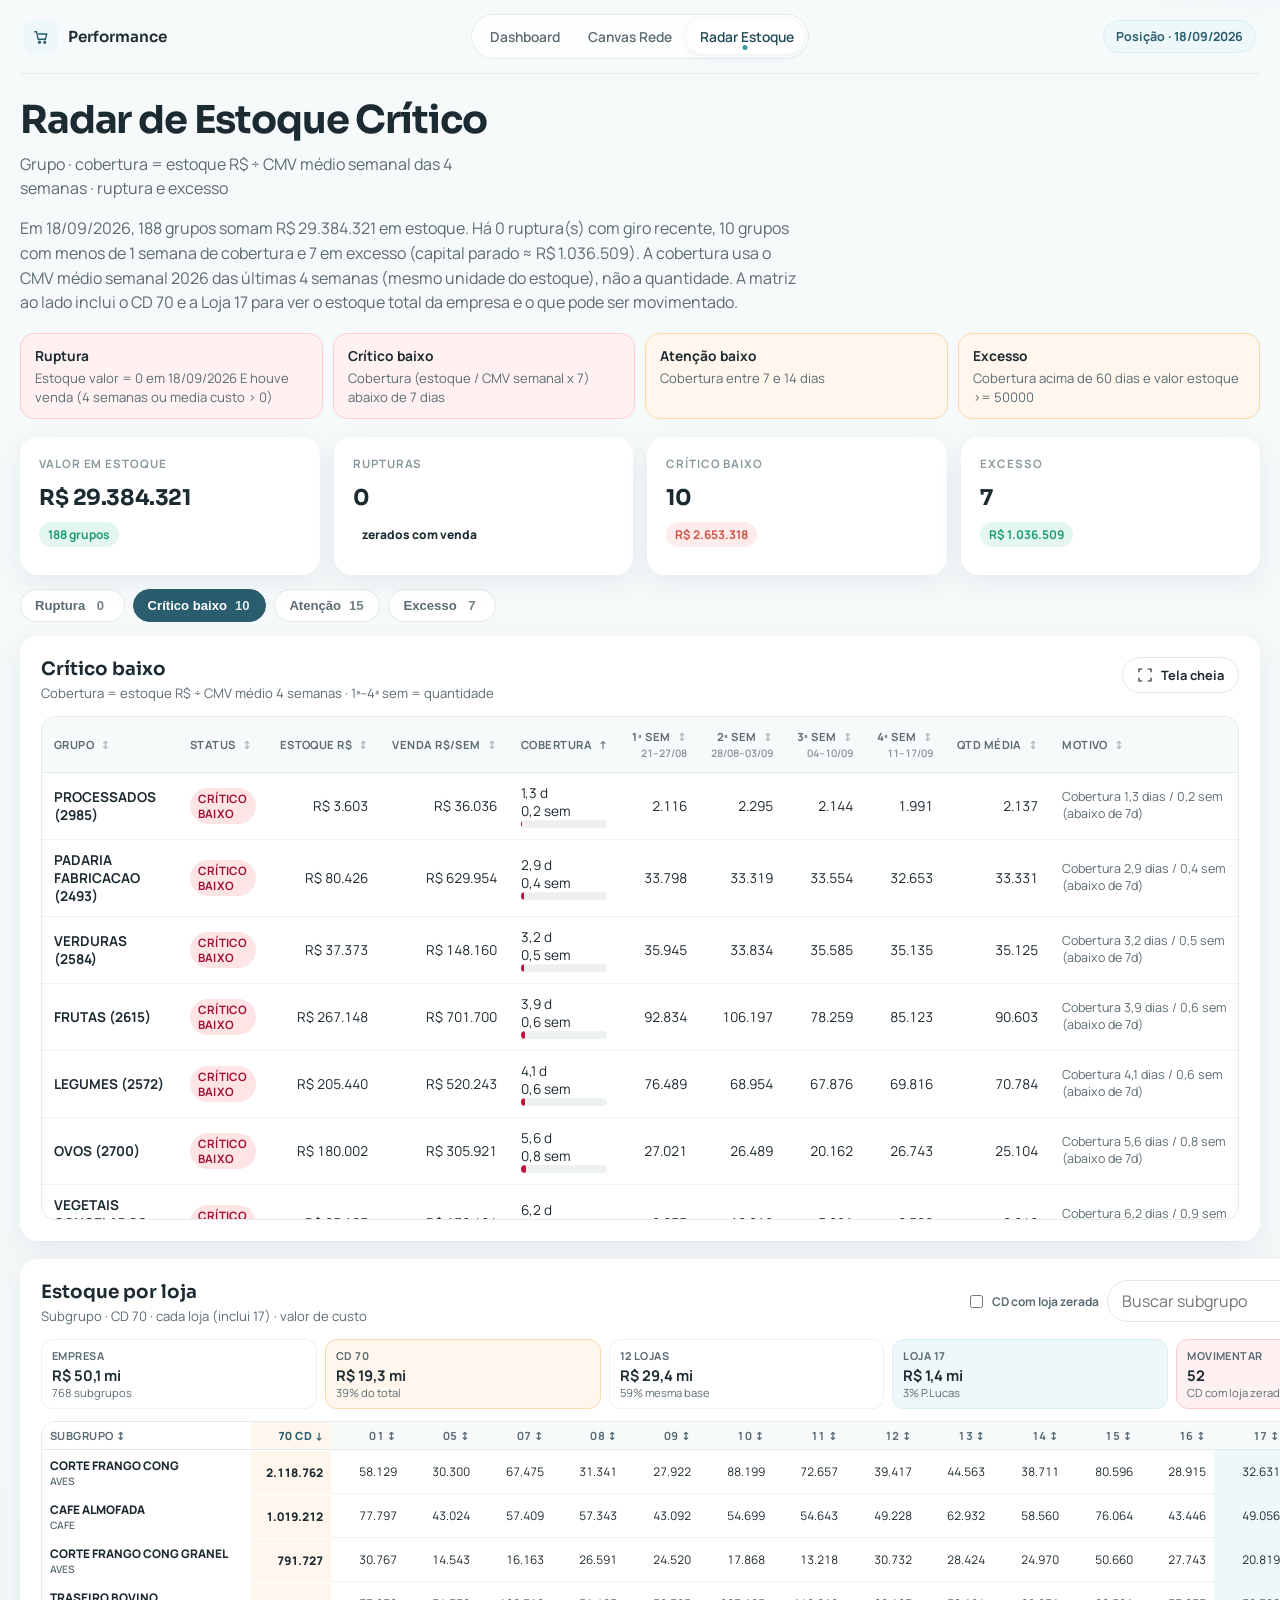
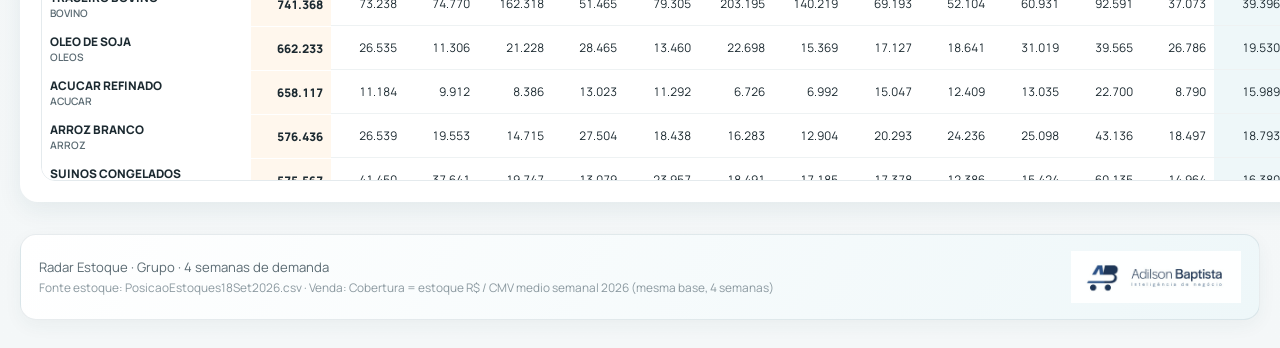
==== estoque.html @ 78ff6ed1 "feat: matriz de estoque por subgrupo, CD 70 e Loja 17 com tela cheia. Co-authored-by: Cursor <cursor" ====
<!DOCTYPE html>
<html lang="pt-BR">
<head>
  <meta charset="UTF-8" />
  <meta name="viewport" content="width=device-width, initial-scale=1.0" />
  <title>Radar de Estoque · Performance Semanal</title>
  <link rel="preconnect" href="https://fonts.googleapis.com" />
  <link rel="preconnect" href="https://fonts.gstatic.com" crossorigin />
  <link href="https://fonts.googleapis.com/css2?family=Manrope:wght@400;500;600;700;800&family=Sora:wght@500;600;700&display=swap" rel="stylesheet" />
  <link rel="stylesheet" href="styles.css" />
  <style>
    .est-hero { margin-bottom: 16px; }
    .est-hero h1 { margin: 0 0 6px; }
    .est-rules {
      display: grid;
      grid-template-columns: repeat(4, minmax(0, 1fr));
      gap: 10px;
      margin: 0 0 18px;
    }
    .est-rule {
      padding: 12px 14px;
      border-radius: 14px;
      background: rgba(255,255,255,0.72);
      border: 1px solid rgba(31, 74, 87, 0.08);
      font-size: 0.82rem;
      line-height: 1.4;
      color: var(--ink-soft);
    }
    .est-rule strong { display: block; color: var(--ink); margin-bottom: 4px; font-size: 0.86rem; }
    .est-rule.danger { border-color: #fecaca; background: #fff1f2; }
    .est-rule.warn { border-color: #fed7aa; background: #fff7ed; }
    .est-tabs { display: flex; flex-wrap: wrap; gap: 8px; margin: 0 0 14px; }
    .est-tab {
      border: 1px solid rgba(31, 74, 87, 0.12);
      background: #fff;
      border-radius: 999px;
      padding: 8px 14px;
      font-weight: 700;
      font-size: 0.82rem;
      cursor: pointer;
      color: var(--ink-soft);
    }
    .est-tab.active { background: var(--teal-800); color: #fff; border-color: var(--teal-800); }
    .est-tab .n {
      display: inline-flex; min-width: 1.4em; justify-content: center;
      margin-left: 6px; opacity: 0.85;
    }
    .est-exec {
      margin: 0 0 18px;
      max-width: 78ch;
      color: var(--ink-soft);
      line-height: 1.55;
    }
    .est-grid-2 {
      display: grid;
      grid-template-columns: 1.45fr 0.55fr;
      gap: 16px;
      margin-bottom: 18px;
    }
    .est-matriz-panel .table-wrap { max-height: 360px; }
    .est-matriz-panel.is-expanded .table-wrap,
    .est-matriz-panel:fullscreen .table-wrap,
    .est-matriz-panel:-webkit-full-screen .table-wrap {
      flex: 1 1 auto;
      max-height: none;
      min-height: 240px;
    }
    .est-matriz-table th:not(:first-child),
    .est-matriz-table td:not(:first-child) {
      min-width: 4.6rem;
    }
    .est-matriz-panel .table-tools { align-items: center; }
    .est-mover-toggle {
      display: inline-flex;
      align-items: center;
      gap: 6px;
      font-size: 0.75rem;
      font-weight: 700;
      color: var(--ink-soft);
      white-space: nowrap;
      cursor: pointer;
    }
    .est-matriz-kpis {
      display: grid;
      grid-template-columns: repeat(auto-fit, minmax(118px, 1fr));
      gap: 8px;
      margin: 0 0 12px;
    }
    .est-matriz-kpis article {
      padding: 8px 10px;
      border-radius: 12px;
      background: rgba(255,255,255,0.8);
      border: 1px solid rgba(31, 74, 87, 0.08);
    }
    .est-matriz-kpis small {
      display: block;
      font-size: 0.68rem;
      font-weight: 700;
      letter-spacing: 0.04em;
      text-transform: uppercase;
      color: var(--ink-soft);
    }
    .est-matriz-kpis strong {
      display: block;
      margin-top: 2px;
      font-size: 0.92rem;
    }
    .est-matriz-kpis span {
      display: block;
      font-size: 0.7rem;
      color: var(--ink-soft);
    }
    .est-matriz-kpis article.is-cd { background: #fff7ed; border-color: #fed7aa; }
    .est-matriz-kpis article.is-17 { background: #eef7f9; border-color: #d9eef2; }
    .est-matriz-kpis article.is-move { background: #fff1f2; border-color: #fecaca; }
    .est-matriz-table {
      min-width: 1280px;
      width: max-content;
      font-size: 0.74rem;
    }
    .est-matriz-table th,
    .est-matriz-table td {
      padding: 6px 8px;
      white-space: nowrap;
      text-align: right;
      font-variant-numeric: tabular-nums;
      vertical-align: middle;
    }
    .est-matriz-table th:first-child,
    .est-matriz-table td:first-child {
      position: sticky;
      left: 0;
      z-index: 2;
      text-align: left;
      background: #fff;
      min-width: 168px;
      max-width: 220px;
    }
    .est-matriz-table thead th:first-child { z-index: 5; }
    .est-matriz-table th.col-cd,
    .est-matriz-table td.col-cd {
      position: sticky;
      left: 168px;
      z-index: 2;
      background: #fff7ed;
      font-weight: 800;
    }
    .est-matriz-table thead th.col-cd,
    .est-matriz-table tfoot td.col-cd { z-index: 5; }
    .est-matriz-table td.col-17 { background: #eef7f9; }
    .est-matriz-table td.is-zero { color: var(--muted); }
    .est-matriz-table td.is-gap { background: #fff1f2; color: #9f1239; font-weight: 700; }
    .est-matriz-table .sg-name { display: block; font-weight: 800; overflow: hidden; text-overflow: ellipsis; }
    .est-matriz-table .sg-sub { display: block; font-size: 0.64rem; color: var(--ink-soft); font-weight: 600; }
    .est-matriz-table tfoot td { font-weight: 800; background: #f7fafb; }
    .est-matriz-table tfoot td:first-child { background: #f7fafb; }
    .est-matriz-table th.sortable { cursor: pointer; user-select: none; }
    .est-matriz-table th.sortable.is-active { color: var(--teal-800); }
    @media (max-width: 980px) {
      .est-matriz-kpis { grid-template-columns: repeat(2, minmax(0, 1fr)); }
    }
    .est-excesso-panel .table-wrap {
      max-height: 360px;
    }
    .est-excesso-table {
      width: 100%;
      table-layout: fixed;
      min-width: 0;
      font-size: 0.82rem;
    }
    .est-excesso-table th,
    .est-excesso-table td {
      padding: 8px 10px;
      vertical-align: middle;
    }
    .est-excesso-table th:nth-child(1),
    .est-excesso-table td:nth-child(1) {
      width: 52%;
      text-align: left;
      overflow: hidden;
      text-overflow: ellipsis;
      white-space: nowrap;
    }
    .est-excesso-table th:nth-child(2),
    .est-excesso-table td:nth-child(2) {
      width: 18%;
      text-align: right;
      white-space: nowrap;
      font-variant-numeric: tabular-nums;
    }
    .est-excesso-table th:nth-child(3),
    .est-excesso-table td:nth-child(3) {
      width: 30%;
      text-align: right;
      white-space: nowrap;
      font-variant-numeric: tabular-nums;
      font-weight: 700;
    }
    .est-excesso-table th.sortable {
      cursor: pointer;
      user-select: none;
    }
    .est-excesso-table th.sortable:hover {
      color: var(--teal-800, #1f4a57);
    }
    .est-excesso-table th.sortable .sort-ind {
      display: inline-block;
      margin-left: 4px;
      opacity: 0.45;
      font-size: 0.7rem;
    }
    .est-excesso-table th.sortable.is-active .sort-ind {
      opacity: 1;
    }
    .est-prio-panel .table-tools { flex: 0 0 auto; }
    .est-prio-panel { margin-bottom: 18px; }
    .est-prio-table {
      table-layout: auto;
      min-width: 1100px;
    }
    .est-prio-table th,
    .est-prio-table td { vertical-align: middle; }
    .est-prio-table th.num,
    .est-prio-table td.num {
      text-align: right;
      white-space: nowrap;
      font-variant-numeric: tabular-nums;
    }
    .est-prio-table th.week,
    .est-prio-table td.week { min-width: 4.6rem; }
    .est-prio-table th .th-sub {
      display: block;
      font-size: 0.64rem;
      font-weight: 600;
      letter-spacing: 0;
      text-transform: none;
      opacity: 0.72;
      margin-top: 2px;
    }
    .est-prio-table td.motivo {
      white-space: normal;
      line-height: 1.35;
      color: var(--ink-soft);
      font-size: 0.78rem;
      min-width: 12rem;
    }
    .est-prio-table th.sortable {
      cursor: pointer;
      user-select: none;
    }
    .est-prio-table th.sortable:hover { color: var(--teal-800, #1f4a57); }
    .est-prio-table th.sortable .sort-ind {
      margin-left: 4px;
      opacity: 0.45;
      font-size: 0.7rem;
    }
    .est-prio-table th.sortable.is-active .sort-ind { opacity: 1; }
    .cov-bar {
      height: 8px;
      border-radius: 999px;
      background: rgba(31, 74, 87, 0.08);
      overflow: hidden;
    }
    .cov-fill { height: 100%; border-radius: 999px; background: var(--teal-600, #2a6f7f); }
    .cov-fill.danger { background: #be123c; }
    .cov-fill.warn { background: #c2410c; }
    .pill-status {
      display: inline-flex;
      align-items: center;
      padding: 3px 8px;
      border-radius: 999px;
      font-size: 0.72rem;
      font-weight: 700;
      letter-spacing: 0.02em;
      text-transform: uppercase;
    }
    .pill-status.danger { background: #ffe4e6; color: #9f1239; }
    .pill-status.warn { background: #ffedd5; color: #9a3412; }
    .pill-status.ok { background: #ccfbf1; color: #0f766e; }
    @media (max-width: 980px) {
      .est-rules, .est-grid-2 { grid-template-columns: 1fr; }
    }
  </style>
</head>
<body>
  <div class="shell">
    <header class="topnav">
      <div class="topnav-left">
        <div class="brand-pill" aria-hidden="true">
          <svg viewBox="0 0 24 24" fill="none" stroke="currentColor" stroke-width="1.8">
            <path d="M3 5h3l2.2 10h9.6l1.8-7H8"/>
            <circle cx="10" cy="19" r="1.3"/>
            <circle cx="17" cy="19" r="1.3"/>
          </svg>
        </div>
        <strong class="topnav-brand">Performance</strong>
      </div>
      <nav class="topnav-links" aria-label="Navegação">
        <a class="nav-link" href="index.html">Dashboard</a>
        <a class="nav-link" href="rede.html">Canvas Rede</a>
        <a class="nav-link active" href="estoque.html">Radar Estoque</a>
      </nav>
      <div class="topnav-right">
        <span class="period-mini" id="estPosicao">Posição · —</span>
      </div>
    </header>

    <main class="page">
      <section class="page-head est-hero">
        <div>
          <h1>Radar de Estoque Crítico</h1>
          <p class="lede">Grupo · cobertura = estoque R$ ÷ CMV médio semanal das 4 semanas · ruptura e excesso</p>
        </div>
      </section>

      <p class="est-exec" id="estExec"></p>

      <div class="est-rules" id="estRules" aria-label="Regras de classificação"></div>

      <section class="kpi-row" id="estKpis" aria-label="Indicadores de estoque"></section>

      <div class="est-tabs" id="estTabs" role="tablist" aria-label="Filtro de status"></div>

      <section class="panel table-panel est-prio-panel" id="estPrioPanel">
        <div class="panel-head row">
          <div>
            <h2 id="estTableTitle">Prioridades</h2>
            <p id="estTableSub">Clique no cabeçalho para ordenar · qtd 2026 nas 4 semanas</p>
          </div>
          <div class="table-tools">
            <button type="button" class="expand-btn" id="estTableExpandBtn" aria-pressed="false" title="Abrir prioridades em tela cheia">
              <svg class="expand-icon" viewBox="0 0 24 24" fill="none" stroke="currentColor" stroke-width="1.8" aria-hidden="true">
                <path d="M8 3H3v5M16 3h5v5M8 21H3v-5M16 21h5v-5"/>
              </svg>
              <svg class="collapse-icon" viewBox="0 0 24 24" fill="none" stroke="currentColor" stroke-width="1.8" aria-hidden="true">
                <path d="M9 3v5H4M15 3v5h5M9 21v-5H4M15 21v-5h5"/>
              </svg>
              <span class="expand-label">Tela cheia</span>
              <span class="collapse-label">Voltar ao radar</span>
            </button>
          </div>
        </div>
        <div class="table-wrap">
          <table class="est-prio-table" id="estPrioTable">
            <thead id="estPrioHead"></thead>
            <tbody id="estTable"></tbody>
          </table>
        </div>
      </section>

      <div class="est-grid-2">
        <section class="panel table-panel est-matriz-panel" id="estMatrizPanel">
          <div class="panel-head row">
            <div>
              <h2>Estoque por loja</h2>
              <p>Subgrupo · CD 70 · cada loja (inclui 17) · valor de custo</p>
            </div>
            <div class="table-tools">
              <label class="est-mover-toggle">
                <input type="checkbox" id="estMoverOnly" />
                CD com loja zerada
              </label>
              <div class="search">
                <input type="search" id="estMatrizQ" placeholder="Buscar subgrupo" autocomplete="off" />
              </div>
              <button type="button" class="expand-btn" id="estMatrizExpandBtn" aria-pressed="false" title="Abrir matriz em tela cheia">
                <svg class="expand-icon" viewBox="0 0 24 24" fill="none" stroke="currentColor" stroke-width="1.8" aria-hidden="true">
                  <path d="M8 3H3v5M16 3h5v5M8 21H3v-5M16 21h5v-5"/>
                </svg>
                <svg class="collapse-icon" viewBox="0 0 24 24" fill="none" stroke="currentColor" stroke-width="1.8" aria-hidden="true">
                  <path d="M9 3v5H4M15 3v5h5M9 21v-5H4M15 21v-5h5"/>
                </svg>
                <span class="expand-label">Tela cheia</span>
                <span class="collapse-label">Voltar ao radar</span>
              </button>
            </div>
          </div>
          <div class="est-matriz-kpis" id="estMatrizKpis"></div>
          <div class="table-wrap">
            <table class="est-matriz-table" id="estMatrizTable">
              <thead id="estMatrizHead"></thead>
              <tbody id="estMatrizBody"></tbody>
              <tfoot id="estMatrizFoot"></tfoot>
            </table>
          </div>
        </section>
        <section class="panel chart-panel est-excesso-panel">
          <div class="panel-head">
            <h2>Maior capital em excesso</h2>
            <p>Clique em Estoque para ordenar · cobertura &gt; 60 dias</p>
          </div>
          <div class="table-wrap">
            <table class="est-excesso-table" id="estExcessoTable">
              <thead>
                <tr>
                  <th>Grupo</th>
                  <th>Dias</th>
                  <th class="sortable is-active" data-sort="valorEstoque" id="estExcessoSortValor" title="Ordenar por valor de estoque">
                    Estoque <span class="sort-ind" aria-hidden="true">↓</span>
                  </th>
                </tr>
              </thead>
              <tbody id="estExcessoMini"></tbody>
            </table>
          </div>
        </section>
      </div>

      <footer class="footer">
        <div class="footer-copy">
          <p>Radar Estoque · Grupo · 4 semanas de demanda</p>
          <p class="muted" id="estFooter">Fonte: entradas/semana-nova</p>
        </div>
        <img src="LogoABB.jpeg" alt="Adilson Baptista — Inteligência de negócio" class="footer-logo" />
      </footer>
    </main>
  </div>

  <script src="estoque-data.js"></script>
  <script>
    (function () {
      const data = window.ESTOQUE_DATA;
      if (!data) return;
      const t = data.totais;
      const m = data.meta;

      const brl = (n) =>
        Number(n || 0).toLocaleString("pt-BR", { style: "currency", currency: "BRL", maximumFractionDigits: 0 });
      const num = (n, d = 0) =>
        n == null || n === ""
          ? "—"
          : Number(n).toLocaleString("pt-BR", { maximumFractionDigits: d });
      const diasTxt = (d) => (d == null ? "—" : `${num(d, 1)} d`);

      const labelStatus = {
        ruptura: "Ruptura",
        critico_baixo: "Crítico baixo",
        atencao_baixo: "Atenção baixo",
        excesso: "Excesso",
        saudavel: "Saudável",
      };

      document.getElementById("estPosicao").textContent = `Posição · ${m.posicaoEm}`;
      document.getElementById("estFooter").textContent =
        `Fonte estoque: ${m.fonteEstoque} · Venda: ${m.baseVenda}`;

      document.getElementById("estExec").textContent =
        `Em ${m.posicaoEm}, ${num(t.grupos)} grupos somam ${brl(t.valorEstoque)} em estoque. ` +
        `Há ${t.ruptura} ruptura(s) com giro recente, ${t.criticoBaixo} grupos com menos de 1 semana de cobertura ` +
        `e ${t.excesso} em excesso (capital parado ≈ ${brl(t.valorEmExcesso)}). ` +
        `A cobertura usa o CMV médio semanal 2026 das últimas 4 semanas (mesmo unidade do estoque), não a quantidade. ` +
        `A matriz ao lado inclui o CD 70 e a Loja 17 para ver o estoque total da empresa e o que pode ser movimentado.`;

      document.getElementById("estRules").innerHTML = [
        ["Ruptura", m.regras.ruptura, "danger"],
        ["Crítico baixo", m.regras.critico_baixo, "danger"],
        ["Atenção baixo", m.regras.atencao_baixo, "warn"],
        ["Excesso", m.regras.excesso, "warn"],
      ]
        .map(
          ([title, body, cls]) =>
            `<article class="est-rule ${cls}"><strong>${title}</strong>${body}</article>`
        )
        .join("");

      document.getElementById("estKpis").innerHTML = [
        ["Valor em estoque", brl(t.valorEstoque), `${num(t.grupos)} grupos`, t.valorEstoque],
        ["Rupturas", String(t.ruptura), "zerados com venda", -t.ruptura || 0],
        ["Crítico baixo", String(t.criticoBaixo), brl(t.valorEmCriticoBaixo), -t.criticoBaixo || 0],
        ["Excesso", String(t.excesso), brl(t.valorEmExcesso), t.valorEmExcesso],
      ]
        .map(
          ([label, value, compare, deltaVal]) => `
        <article class="kpi">
          <div class="kpi-top"><p class="kpi-label">${label}</p></div>
          <p class="kpi-value">${value}</p>
          <div class="kpi-meta">
            <span class="delta ${deltaVal < 0 ? "down" : deltaVal > 0 ? "up" : ""}">${compare}</span>
          </div>
        </article>`
        )
        .join("");

      const lists = {
        ruptura: data.ruptura || [],
        critico_baixo: data.criticoBaixo || [],
        atencao_baixo: data.atencaoBaixo || [],
        excesso: data.excesso || [],
      };

      const tabs = [
        ["ruptura", "Ruptura", t.ruptura],
        ["critico_baixo", "Crítico baixo", t.criticoBaixo],
        ["atencao_baixo", "Atenção", t.atencaoBaixo],
        ["excesso", "Excesso", t.excesso],
      ];

      const periodos = m.periodosVenda || [];
      const textSortKeys = new Set(["nome", "status", "motivo"]);

      let active = tabs.find((x) => x[2] > 0)?.[0] || "excesso";
      let prioSortKey = "valorEstoque";
      let prioSortDir = "desc";
      let excessoSortDir = "desc";

      const shortPeriodo = (p) => {
        const match = String(p.periodo2026 || "").match(
          /(\d{2})\/(\d{2})\/\d{4}\s*a\s*(\d{2})\/(\d{2})/
        );
        if (!match) return p.label || "";
        return match[2] === match[4]
          ? `${match[1]}–${match[3]}/${match[2]}`
          : `${match[1]}/${match[2]}–${match[3]}/${match[4]}`;
      };

      const weekQty = (row, i) => {
        const arr = row.qtdsPorSemana;
        if (!Array.isArray(arr) || i >= arr.length) return null;
        return arr[i];
      };

      const sortValue = (row, key) => {
        if (key.startsWith("qtdS")) return weekQty(row, Number(key.slice(4)));
        if (key === "status") return labelStatus[row.status] || row.status || "";
        return row[key];
      };

      const sortRows = (rows, key, dir) =>
        [...rows].sort((a, b) => {
          let av = sortValue(a, key);
          let bv = sortValue(b, key);
          if (textSortKeys.has(key)) {
            const cmp = String(av || "").localeCompare(String(bv || ""), "pt-BR", {
              sensitivity: "base",
            });
            return dir === "asc" ? cmp : -cmp;
          }
          const aEmpty = av == null || av === "";
          const bEmpty = bv == null || bv === "";
          if (aEmpty && bEmpty) return 0;
          if (aEmpty) return 1;
          if (bEmpty) return -1;
          return dir === "asc" ? Number(av) - Number(bv) : Number(bv) - Number(av);
        });

      const sortByValor = (rows, dir) => sortRows(rows, "valorEstoque", dir);

      const applyTabDefaultSort = () => {
        if (active === "excesso" || active === "ruptura") {
          prioSortKey = "valorEstoque";
          prioSortDir = "desc";
        } else {
          prioSortKey = "diasCobertura";
          prioSortDir = "asc";
        }
      };

      const sortMark = (key) => {
        const on = prioSortKey === key;
        const ind = on ? (prioSortDir === "asc" ? "↑" : "↓") : "↕";
        return `<span class="sort-ind" aria-hidden="true">${ind}</span>`;
      };

      const renderHead = () => {
        const weekThs = periodos
          .map((p, i) => {
            const key = `qtdS${i}`;
            const title = `${p.label} · ${p.periodo2026} · quantidade 2026`;
            return `<th class="sortable num week ${prioSortKey === key ? "is-active" : ""}" data-sort="${key}" title="${title}">
              ${p.ordem}ª sem ${sortMark(key)}
              <span class="th-sub">${shortPeriodo(p)}</span>
            </th>`;
          })
          .join("");
        document.getElementById("estPrioHead").innerHTML = `<tr>
          <th class="sortable ${prioSortKey === "nome" ? "is-active" : ""}" data-sort="nome">Grupo ${sortMark("nome")}</th>
          <th class="sortable ${prioSortKey === "status" ? "is-active" : ""}" data-sort="status">Status ${sortMark("status")}</th>
          <th class="sortable num ${prioSortKey === "valorEstoque" ? "is-active" : ""}" data-sort="valorEstoque" title="Ordenar por valor de estoque">Estoque R$ ${sortMark("valorEstoque")}</th>
          <th class="sortable num ${prioSortKey === "vendaMediaSemanal4s" ? "is-active" : ""}" data-sort="vendaMediaSemanal4s" title="Venda média R$ 2026 das 4 semanas">Venda R$/sem ${sortMark("vendaMediaSemanal4s")}</th>
          <th class="sortable ${prioSortKey === "diasCobertura" ? "is-active" : ""}" data-sort="diasCobertura" title="Estoque R$ ÷ CMV médio semanal × 7">Cobertura ${sortMark("diasCobertura")}</th>
          ${weekThs}
          <th class="sortable num ${prioSortKey === "qtdMediaSemanal4s" ? "is-active" : ""}" data-sort="qtdMediaSemanal4s" title="Quantidade média 2026 das 4 semanas (não é R$)">Qtd média ${sortMark("qtdMediaSemanal4s")}</th>
          <th class="sortable ${prioSortKey === "motivo" ? "is-active" : ""}" data-sort="motivo">Motivo ${sortMark("motivo")}</th>
        </tr>`;
      };

      const renderTable = () => {
        const rows = sortRows(lists[active] || [], prioSortKey, prioSortDir);
        renderHead();
        document.getElementById("estTableTitle").textContent = labelStatus[active] || active;
        document.getElementById("estTableSub").textContent =
          "Cobertura = estoque R$ ÷ CMV médio 4 semanas · 1ª–4ª sem = quantidade";
        document.getElementById("estTable").innerHTML = rows
          .map((r) => {
            const tone = r.tom === "danger" ? "danger" : r.tom === "warn" ? "warn" : "ok";
            const covPct = Math.min(100, ((r.diasCobertura || 0) / 90) * 100);
            const weekTds = periodos
              .map((p, i) => {
                const q = weekQty(r, i);
                return `<td class="num week" title="${p.label} · ${p.periodo2026}">${num(q, 0)}</td>`;
              })
              .join("");
            const semTxt =
              r.semanasCobertura == null ? "" : `${num(r.semanasCobertura, 1)} sem`;
            return `<tr>
              <td><strong>${r.nome}</strong></td>
              <td><span class="pill-status ${tone}">${labelStatus[r.status] || r.status}</span></td>
              <td class="num">${brl(r.valorEstoque)}</td>
              <td class="num">${r.vendaMediaSemanal4s == null ? "—" : brl(r.vendaMediaSemanal4s)}</td>
              <td>
                <div>${diasTxt(r.diasCobertura)}</div>
                <div class="th-sub">${semTxt}</div>
                <div class="cov-bar" title="Cobertura vs 90 dias">
                  <div class="cov-fill ${tone}" style="width:${covPct}%"></div>
                </div>
              </td>
              ${weekTds}
              <td class="num">${num(r.qtdMediaSemanal4s, 0)}</td>
              <td class="motivo">${r.motivo || "—"}</td>
            </tr>`;
          })
          .join("");
      };

      const renderExcessoMini = () => {
        const rows = sortByValor(data.topExcesso || data.excesso || [], excessoSortDir).slice(0, 12);
        const sortEl = document.getElementById("estExcessoSortValor");
        if (sortEl) {
          sortEl.classList.add("is-active");
          sortEl.querySelector(".sort-ind").textContent = excessoSortDir === "asc" ? "↑" : "↓";
        }
        document.getElementById("estExcessoMini").innerHTML = rows
          .map(
            (r) =>
              `<tr title="${r.nome}">
                <td>${r.nome}</td>
                <td>${diasTxt(r.diasCobertura)}</td>
                <td>${brl(r.valorEstoque)}</td>
              </tr>`
          )
          .join("");
      };

      const tabsEl = document.getElementById("estTabs");
      const paintTabs = () => {
        tabsEl.innerHTML = tabs
          .map(
            ([key, label, n]) =>
              `<button type="button" class="est-tab ${key === active ? "active" : ""}" data-tab="${key}">${label}<span class="n">${n}</span></button>`
          )
          .join("");
        tabsEl.querySelectorAll(".est-tab").forEach((btn) => {
          btn.addEventListener("click", () => {
            active = btn.getAttribute("data-tab");
            applyTabDefaultSort();
            paintTabs();
            renderTable();
          });
        });
      };

      document.getElementById("estPrioHead")?.addEventListener("click", (e) => {
        const th = e.target.closest("th[data-sort]");
        if (!th) return;
        const key = th.dataset.sort;
        if (prioSortKey === key) {
          prioSortDir = prioSortDir === "desc" ? "asc" : "desc";
        } else {
          prioSortKey = key;
          prioSortDir = textSortKeys.has(key) || key === "diasCobertura" ? "asc" : "desc";
        }
        renderTable();
      });
      document.getElementById("estExcessoSortValor")?.addEventListener("click", () => {
        excessoSortDir = excessoSortDir === "desc" ? "asc" : "desc";
        renderExcessoMini();
      });

      const dist = data.distribuicao || { lojas: [], linhas: [], totais: {} };
      const lojas = dist.lojas || [];
      const idx17 = lojas.findIndex((l) => String(l.id) === "17");
      const idxCd = lojas.findIndex((l) => String(l.id) === "70" || l.papel === "cd");
      let mxSortKey = "cd";
      let mxSortDir = "desc";
      let mxQuery = "";
      let mxMoverOnly = false;

      const compactBrl = (n) => {
        const v = Number(n || 0);
        if (Math.abs(v) >= 1e6) return `R$ ${num(v / 1e6, 1)} mi`;
        return brl(v);
      };
      const pct = (part, all) => (all ? `${num((Number(part || 0) / all) * 100, 0)}%` : "—");
      const esc = (s) =>
        String(s ?? "").replace(/[&<>"']/g, (c) => ({ "&": "&amp;", "<": "&lt;", ">": "&gt;", '"': "&quot;", "'": "&#39;" }[c]));

      const dt = dist.totais || {};
      const totEmp = Number(dt.empresa || 0);
      const totCd = Number(dt.cd || 0);
      const tot17 = Number(dt.loja17 || 0);
      const totLojas = Number(dt.lojas || 0);
      const tot12 = totLojas - tot17;
      document.getElementById("estMatrizKpis").innerHTML = `
        <article>
          <small>Empresa</small>
          <strong>${compactBrl(totEmp)}</strong>
          <span>${num(dt.subgrupos || 0)} subgrupos</span>
        </article>
        <article class="is-cd">
          <small>CD 70</small>
          <strong>${compactBrl(totCd)}</strong>
          <span>${pct(totCd, totEmp)} do total</span>
        </article>
        <article>
          <small>12 lojas</small>
          <strong>${compactBrl(tot12)}</strong>
          <span>${pct(tot12, totEmp)} mesma base</span>
        </article>
        <article class="is-17">
          <small>Loja 17</small>
          <strong>${compactBrl(tot17)}</strong>
          <span>${pct(tot17, totEmp)} P.Lucas</span>
        </article>
        <article class="is-move">
          <small>Movimentar</small>
          <strong>${num(dt.mover || 0)}</strong>
          <span>CD com loja zerada</span>
        </article>`;

      const mxMark = (key) => {
        const on = mxSortKey === key;
        return `<span class="sort-ind" aria-hidden="true">${on ? (mxSortDir === "asc" ? "↑" : "↓") : "↕"}</span>`;
      };

      const renderMatrizHead = () => {
        const storeThs = lojas
          .map((l, i) => {
            const sortKey = i === idxCd ? "cd" : `s${i}`;
            const cls = [
              "sortable",
              i === idxCd ? "col-cd" : "",
              i === idx17 ? "col-17" : "",
              mxSortKey === sortKey ? "is-active" : "",
            ]
              .filter(Boolean)
              .join(" ");
            const label = l.id === "70" ? "70 CD" : l.id;
            return `<th class="${cls}" data-sort="${sortKey}" title="${esc(l.nome)}">${label} ${mxMark(sortKey)}</th>`;
          })
          .join("");
        document.getElementById("estMatrizHead").innerHTML = `<tr>
          <th class="sortable ${mxSortKey === "subgrupo" ? "is-active" : ""}" data-sort="subgrupo">Subgrupo ${mxMark("subgrupo")}</th>
          ${storeThs}
          <th class="sortable ${mxSortKey === "total" ? "is-active" : ""}" data-sort="total" title="Soma CD + lojas">Total ${mxMark("total")}</th>
          <th class="sortable ${mxSortKey === "zeradas" ? "is-active" : ""}" data-sort="zeradas" title="Lojas sem estoque deste subgrupo">Zeradas ${mxMark("zeradas")}</th>
        </tr>`;
      };

      const mxVal = (row, key) => {
        if (key === "subgrupo") return row.subgrupo || "";
        if (key === "total") return row.total;
        if (key === "cd") return row.cd;
        if (key === "zeradas") return row.zeradas;
        if (key.startsWith("s")) return (row.valores || [])[Number(key.slice(1))] || 0;
        return row[key];
      };

      const renderMatriz = () => {
        const q = mxQuery.trim().toLowerCase();
        let rows = (dist.linhas || []).filter((r) => {
          if (mxMoverOnly && !r.mover) return false;
          if (!q) return true;
          return `${r.subgrupo} ${r.grupo} ${r.secao}`.toLowerCase().includes(q);
        });
        rows = [...rows].sort((a, b) => {
          const av = mxVal(a, mxSortKey);
          const bv = mxVal(b, mxSortKey);
          if (mxSortKey === "subgrupo") {
            const cmp = String(av).localeCompare(String(bv), "pt-BR", { sensitivity: "base" });
            return mxSortDir === "asc" ? cmp : -cmp;
          }
          return mxSortDir === "asc" ? Number(av || 0) - Number(bv || 0) : Number(bv || 0) - Number(av || 0);
        });
        renderMatrizHead();
        const cd = Number(idxCd >= 0 ? idxCd : 0);
        document.getElementById("estMatrizBody").innerHTML = rows
          .map((r) => {
            const vals = r.valores || [];
            const tds = lojas
              .map((l, i) => {
                const v = Number(vals[i] || 0);
                const gap = i !== cd && Number(r.cd || 0) > 0 && v <= 0;
                const cls = [
                  i === cd ? "col-cd" : "",
                  i === idx17 ? "col-17" : "",
                  gap ? "is-gap" : v <= 0 ? "is-zero" : "",
                ]
                  .filter(Boolean)
                  .join(" ");
                return `<td class="${cls}" title="${esc(l.nome)} · ${brl(v)}">${v ? num(v, 0) : "—"}</td>`;
              })
              .join("");
            return `<tr>
              <td title="${esc(r.subgrupo)} · ${esc(r.grupo)}">
                <span class="sg-name">${esc(r.subgrupo)}</span>
                <span class="sg-sub">${esc(r.grupo)}</span>
              </td>
              ${tds}
              <td>${num(r.total, 0)}</td>
              <td>${num(r.zeradas, 0)}</td>
            </tr>`;
          })
          .join("");

        const footVals = lojas.map((l) => Number(l.total || 0));
        const footTds = lojas
          .map((l, i) => {
            const cls = i === cd ? "col-cd" : i === idx17 ? "col-17" : "";
            return `<td class="${cls}">${num(footVals[i], 0)}</td>`;
          })
          .join("");
        document.getElementById("estMatrizFoot").innerHTML = `<tr>
          <td>Total (${num(rows.length)})</td>
          ${footTds}
          <td>${num(totEmp, 0)}</td>
          <td></td>
        </tr>`;
      };

      document.getElementById("estMatrizHead")?.addEventListener("click", (e) => {
        const th = e.target.closest("th[data-sort]");
        if (!th) return;
        const key = th.dataset.sort;
        if (mxSortKey === key) mxSortDir = mxSortDir === "desc" ? "asc" : "desc";
        else {
          mxSortKey = key;
          mxSortDir = key === "subgrupo" ? "asc" : "desc";
        }
        renderMatriz();
      });
      document.getElementById("estMatrizQ")?.addEventListener("input", (e) => {
        mxQuery = e.target.value || "";
        renderMatriz();
      });
      document.getElementById("estMoverOnly")?.addEventListener("change", (e) => {
        mxMoverOnly = Boolean(e.target.checked);
        renderMatriz();
      });

      const expanders = [];
      const syncAllExpand = () => {
        const fsEl = document.fullscreenElement || document.webkitFullscreenElement;
        let any = false;
        expanders.forEach(({ panel, btn, titleEnter, titleExit }) => {
          const on = Boolean(fsEl === panel || panel.classList.contains("is-expanded"));
          any = any || on;
          if (btn) {
            btn.setAttribute("aria-pressed", on ? "true" : "false");
            btn.title = on ? titleExit : titleEnter;
          }
        });
        document.body.classList.toggle("table-focus-open", any);
      };
      const enterExpand = async (panel) => {
        const req = panel.requestFullscreen || panel.webkitRequestFullscreen || panel.msRequestFullscreen;
        if (typeof req === "function") {
          try {
            await req.call(panel);
            syncAllExpand();
            return;
          } catch (_) {}
        }
        panel.classList.add("is-expanded");
        syncAllExpand();
      };
      const exitExpand = async (panel) => {
        const fsEl = document.fullscreenElement || document.webkitFullscreenElement;
        if (fsEl) {
          const exit = document.exitFullscreen || document.webkitExitFullscreen || document.msExitFullscreen;
          if (typeof exit === "function") {
            try {
              await exit.call(document);
            } catch (_) {}
          }
        }
        panel?.classList.remove("is-expanded");
        syncAllExpand();
      };
      const bindExpand = (panel, btn, titleEnter, titleExit) => {
        if (!panel || !btn) return;
        expanders.push({ panel, btn, titleEnter, titleExit });
        btn.addEventListener("click", () => {
          const fsEl = document.fullscreenElement || document.webkitFullscreenElement;
          const on = Boolean(fsEl === panel || panel.classList.contains("is-expanded"));
          if (on) exitExpand(panel);
          else enterExpand(panel);
        });
      };
      bindExpand(
        document.getElementById("estPrioPanel"),
        document.getElementById("estTableExpandBtn"),
        "Abrir prioridades em tela cheia",
        "Voltar ao radar"
      );
      bindExpand(
        document.getElementById("estMatrizPanel"),
        document.getElementById("estMatrizExpandBtn"),
        "Abrir matriz em tela cheia",
        "Voltar ao radar"
      );
      document.addEventListener("fullscreenchange", syncAllExpand);
      document.addEventListener("webkitfullscreenchange", syncAllExpand);
      document.addEventListener("keydown", (e) => {
        if (e.key !== "Escape") return;
        expanders.forEach(({ panel }) => {
          if (panel.classList.contains("is-expanded")) exitExpand(panel);
        });
      });

      applyTabDefaultSort();
      paintTabs();
      renderTable();
      renderExcessoMini();
      renderMatriz();
    })();
  </script>
</body>
</html>
---- styles.css ----
:root {
  --teal-900: #1f4a57;
  --teal-800: #2a5d6d;
  --teal-700: #347485;
  --teal-500: #3f9aa8;
  --teal-100: #d9eef2;
  --teal-50: #eef7f9;
  --success: #1f9d72;
  --success-soft: #e4f7ef;
  --danger: #d1544a;
  --danger-soft: #fdeceb;
  --ink: #1c2a31;
  --ink-soft: #5b6b73;
  --muted: #8a989f;
  --line: #e4eaed;
  --bg: #f4f7f8;
  --card: #ffffff;
  --shadow: 0 8px 24px rgba(31, 74, 87, 0.08);
  --radius: 18px;
  --font: "Manrope", system-ui, sans-serif;
  --display: "Sora", system-ui, sans-serif;
}

*,
*::before,
*::after { box-sizing: border-box; }

html { scroll-behavior: smooth; }

body {
  margin: 0;
  min-height: 100vh;
  font-family: var(--font);
  color: var(--ink);
  background:
    radial-gradient(900px 420px at 100% -10%, rgba(63, 154, 168, 0.12), transparent 55%),
    linear-gradient(180deg, #f7fafb 0%, var(--bg) 100%);
}

.sr-only {
  position: absolute;
  width: 1px;
  height: 1px;
  padding: 0;
  margin: -1px;
  overflow: hidden;
  clip: rect(0, 0, 0, 0);
  border: 0;
}

.shell {
  max-width: 1280px;
  margin: 0 auto;
  padding: 0 20px 28px;
}

/* Top nav */
.topnav {
  display: grid;
  grid-template-columns: 1fr auto 1fr;
  align-items: center;
  gap: 16px;
  padding: 14px 4px;
  border-bottom: 1px solid rgba(31, 74, 87, 0.08);
  margin-bottom: 22px;
  animation: rise 0.5s ease both;
}

.topnav-left,
.topnav-right {
  display: flex;
  align-items: center;
  gap: 10px;
}

.topnav-right { justify-content: flex-end; }

.brand-pill {
  width: 34px;
  height: 34px;
  border-radius: 10px;
  display: grid;
  place-items: center;
  background: var(--teal-50);
  color: var(--teal-800);
}

.brand-pill svg { width: 18px; height: 18px; }

.topnav-brand {
  font-family: var(--display);
  font-size: 0.95rem;
  font-weight: 600;
  color: var(--ink);
}

.topnav-links {
  display: flex;
  gap: 4px;
  padding: 4px;
  border-radius: 999px;
  background: rgba(255, 255, 255, 0.75);
  border: 1px solid var(--line);
}

.nav-phase {
  display: flex;
  align-items: stretch;
  border-radius: 999px;
  position: relative;
}

.nav-phase.is-open,
.nav-phase:has(.nav-filter.is-filtered) {
  background: rgba(63, 154, 168, 0.08);
}

.nav-link {
  border: 0;
  background: transparent;
  color: var(--ink-soft);
  font: inherit;
  font-size: 0.86rem;
  font-weight: 600;
  padding: 8px 10px 8px 14px;
  border-radius: 999px;
  cursor: pointer;
  position: relative;
  transition: 0.2s ease;
  text-decoration: none;
}

td.up, span.up { color: var(--success); font-weight: 700; }
td.down, span.down { color: var(--danger); font-weight: 700; }

.nav-link:hover { color: var(--teal-800); }

.nav-link.active {
  color: var(--teal-900);
  background: #fff;
  box-shadow: 0 2px 8px rgba(31, 74, 87, 0.08);
}

.nav-link.active::after {
  content: "";
  position: absolute;
  left: 50%;
  bottom: 4px;
  width: 5px;
  height: 5px;
  border-radius: 50%;
  background: var(--teal-500);
  transform: translateX(-50%);
}

.nav-filter {
  border: 0;
  background: transparent;
  color: var(--ink-soft);
  width: 28px;
  padding: 0 8px 0 0;
  border-radius: 0 999px 999px 0;
  cursor: pointer;
  display: inline-flex;
  align-items: center;
  justify-content: center;
  gap: 2px;
}

.nav-filter svg {
  width: 14px;
  height: 14px;
}

.nav-filter:hover,
.nav-filter.is-filtered {
  color: var(--teal-800);
}

.nav-filter-count {
  min-width: 16px;
  height: 16px;
  padding: 0 4px;
  border-radius: 999px;
  background: var(--teal-800);
  color: #fff;
  font-size: 0.62rem;
  font-weight: 800;
  line-height: 16px;
  text-align: center;
}

.phase-filter-pop {
  position: fixed;
  z-index: 4200;
  background: #fff;
  border: 1px solid var(--line);
  border-radius: 16px;
  box-shadow: 0 16px 40px rgba(31, 74, 87, 0.16);
  padding: 12px;
  max-height: min(72vh, 480px);
  display: flex;
  flex-direction: column;
  gap: 8px;
}

.phase-filter-pop.hidden,
.phase-filter-pop[hidden] {
  display: none !important;
}

.phase-filter-head {
  display: flex;
  justify-content: space-between;
  align-items: baseline;
  gap: 10px;
}

.phase-filter-head strong {
  font-size: 0.82rem;
}

.phase-filter-head span {
  font-size: 0.72rem;
  font-weight: 700;
  color: var(--muted);
}

.phase-filter-pop input[type="search"] {
  width: 100%;
  border: 1px solid var(--line);
  border-radius: 10px;
  padding: 8px 10px;
  font: inherit;
  font-size: 0.82rem;
}

.phase-filter-actions {
  display: flex;
  gap: 8px;
}

.phase-filter-actions button,
.phase-filter-clear,
.note-clear {
  border: 1px solid var(--line);
  background: var(--teal-50);
  color: var(--teal-800);
  border-radius: 999px;
  padding: 5px 10px;
  font: inherit;
  font-size: 0.72rem;
  font-weight: 800;
  cursor: pointer;
}

.phase-filter-list {
  overflow: auto;
  min-height: 80px;
  max-height: 280px;
  display: flex;
  flex-direction: column;
  gap: 2px;
}

.phase-filter-item {
  display: flex;
  align-items: center;
  gap: 8px;
  padding: 6px 8px;
  border-radius: 8px;
  font-size: 0.8rem;
  font-weight: 650;
  cursor: pointer;
}

.phase-filter-item:hover {
  background: var(--teal-50);
}

.phase-filter-empty {
  margin: 12px 0;
  color: var(--muted);
  font-size: 0.8rem;
}

.phase-filter-clear {
  align-self: flex-start;
}

.filter-note {
  margin-top: -8px;
}

.base-note.filter-note {
  background: var(--teal-50);
}

.period-mini {
  font-size: 0.78rem;
  font-weight: 700;
  color: var(--teal-800);
  background: var(--teal-50);
  border: 1px solid var(--teal-100);
  padding: 7px 12px;
  border-radius: 999px;
}

.canvas-rede-btn {
  display: inline-flex;
  align-items: center;
  gap: 6px;
  font-size: 0.8rem;
  font-weight: 700;
  color: #fff;
  background: var(--teal-800);
  border: 1px solid var(--teal-800);
  padding: 8px 14px;
  border-radius: 999px;
  text-decoration: none;
  transition: 0.2s ease;
  white-space: nowrap;
}

.canvas-rede-btn:hover {
  background: var(--teal-900, #163944);
  color: #fff;
}

/* Week filter */
.week-bar {
  display: flex;
  justify-content: space-between;
  align-items: center;
  gap: 16px;
  margin-bottom: 18px;
  padding: 12px 14px;
  border-radius: 16px;
  background: rgba(255, 255, 255, 0.72);
  border: 1px solid rgba(31, 74, 87, 0.08);
  box-shadow: 0 4px 14px rgba(31, 74, 87, 0.04);
  animation: rise 0.45s ease both;
}

.week-bar-copy {
  display: flex;
  flex-direction: column;
  gap: 2px;
  min-width: 0;
}

.week-bar-label {
  font-family: var(--display);
  font-size: 0.82rem;
  font-weight: 700;
  color: var(--ink);
}

.week-bar-copy small {
  color: var(--muted);
  font-size: 0.72rem;
}

.week-group {
  flex-wrap: wrap;
  justify-content: flex-end;
}

.week-chip.empty-week:not(.active) {
  color: var(--muted);
  opacity: 0.78;
}

.week-chip.empty-week.active {
  background: #9aa7ad;
}

.week-chip .week-status {
  display: inline-block;
  margin-left: 6px;
  font-size: 0.65rem;
  font-weight: 700;
  letter-spacing: 0.02em;
  text-transform: uppercase;
  opacity: 0.85;
}

.empty-week-panel {
  margin: 8px 0 20px;
  animation: rise 0.4s ease both;
}

.empty-week-card {
  padding: 48px 28px;
  text-align: center;
  border-radius: var(--radius);
  background:
    linear-gradient(180deg, #fff 0%, var(--teal-50) 100%);
  border: 1px dashed rgba(31, 74, 87, 0.22);
}

.empty-week-card strong {
  display: block;
  font-family: var(--display);
  font-size: 1.35rem;
  color: var(--ink);
}

.empty-week-card p {
  margin: 10px 0 0;
  font-size: 1.05rem;
  font-weight: 700;
  color: var(--teal-800);
  letter-spacing: 0.04em;
  text-transform: uppercase;
}

.empty-week-card small {
  display: block;
  margin-top: 14px;
  color: var(--muted);
  line-height: 1.45;
}

.empty-week-card code {
  font-size: 0.78rem;
  background: rgba(31, 74, 87, 0.06);
  padding: 2px 6px;
  border-radius: 6px;
}

/* Page head */
.page-head {
  display: flex;
  justify-content: space-between;
  gap: 20px;
  align-items: flex-start;
  margin-bottom: 14px;
  animation: rise 0.55s ease both;
}

.page-head h1 {
  margin: 0;
  font-family: var(--display);
  font-size: clamp(1.8rem, 3vw, 2.4rem);
  letter-spacing: -0.03em;
  color: var(--ink);
}

.lede {
  margin: 8px 0 0;
  color: var(--ink-soft);
  max-width: 48ch;
  line-height: 1.5;
}

.phase-tag {
  margin: 10px 0 0;
  display: inline-flex;
  font-size: 0.78rem;
  font-weight: 700;
  letter-spacing: 0.04em;
  text-transform: uppercase;
  color: var(--teal-800);
  background: var(--teal-50);
  border-radius: 999px;
  padding: 5px 10px;
}

.page-controls {
  display: flex;
  flex-direction: column;
  align-items: flex-end;
  gap: 10px;
}

.period-card {
  display: flex;
  align-items: center;
  gap: 10px;
  padding: 10px 14px;
  border-radius: 14px;
  background: #fff;
  border: 1px solid var(--line);
  box-shadow: var(--shadow);
  min-width: 230px;
}

.period-card svg {
  width: 20px;
  height: 20px;
  color: var(--teal-700);
  flex-shrink: 0;
}

.period-card strong {
  display: block;
  font-size: 0.88rem;
}

.period-card small {
  color: var(--muted);
  font-size: 0.75rem;
}

.chip-group {
  display: inline-flex;
  padding: 4px;
  border-radius: 999px;
  background: #fff;
  border: 1px solid var(--line);
}

.chip {
  border: 0;
  background: transparent;
  color: var(--ink-soft);
  padding: 8px 14px;
  border-radius: 999px;
  font: inherit;
  font-size: 0.82rem;
  font-weight: 700;
  cursor: pointer;
  transition: 0.2s ease;
}

.chip.active {
  background: var(--teal-800);
  color: #fff;
}

.store-base-group {
  border-color: rgba(52, 116, 133, 0.25);
  background: var(--teal-50);
}

.base-note {
  margin: 0 0 16px;
  padding: 10px 14px;
  border-radius: 14px;
  background: rgba(217, 238, 242, 0.55);
  border: 1px solid rgba(52, 116, 133, 0.18);
  color: var(--ink-soft);
  font-size: 0.84rem;
  line-height: 1.4;
}

.base-note strong { color: var(--teal-900); }

/* KPI row */
.kpi-row {
  display: grid;
  grid-template-columns: repeat(4, minmax(0, 1fr));
  gap: 14px;
  margin-bottom: 14px;
}

.kpi-row.has-clients {
  grid-template-columns: repeat(5, minmax(0, 1fr));
}

.kpi {
  position: relative;
  overflow: hidden;
  background: var(--card);
  border-radius: var(--radius);
  padding: 18px;
  border: 1px solid rgba(255, 255, 255, 0.8);
  box-shadow: var(--shadow);
  animation: rise 0.6s ease both;
  min-height: 138px;
}

.kpi:nth-child(1) { animation-delay: 0.04s; }
.kpi:nth-child(2) { animation-delay: 0.08s; }
.kpi:nth-child(3) { animation-delay: 0.12s; }
.kpi:nth-child(4) { animation-delay: 0.16s; }
.kpi:nth-child(5) { animation-delay: 0.2s; }

.kpi-top {
  display: flex;
  justify-content: space-between;
  align-items: flex-start;
  margin-bottom: 14px;
}

.kpi-label {
  margin: 0;
  font-size: 0.72rem;
  letter-spacing: 0.08em;
  text-transform: uppercase;
  font-weight: 700;
  color: var(--muted);
}

.kpi-icon {
  width: 38px;
  height: 38px;
  border-radius: 12px;
  display: grid;
  place-items: center;
  background: var(--teal-50);
  color: var(--teal-800);
}

.kpi-icon svg { width: 20px; height: 20px; }
.kpi-icon.offer { background: #fff4d8; color: #9a7400; }
.kpi-icon.money { background: var(--success-soft); color: var(--success); }
.kpi-icon.clients { background: #eaf1ff; color: #3d5ea8; }

.kpi-value {
  margin: 0;
  font-family: var(--display);
  font-size: clamp(1.2rem, 1.7vw, 1.55rem);
  font-weight: 700;
  letter-spacing: -0.02em;
  line-height: 1.15;
}

.kpi-meta {
  display: flex;
  flex-wrap: wrap;
  gap: 8px;
  align-items: center;
  margin-top: 12px;
}

.delta {
  display: inline-flex;
  align-items: center;
  gap: 4px;
  padding: 4px 9px;
  border-radius: 999px;
  font-size: 0.75rem;
  font-weight: 800;
}

.delta.up { background: var(--success-soft); color: var(--success); }
.delta.down { background: var(--danger-soft); color: var(--danger); }
.delta.flat { background: #eef2f3; color: var(--muted); }

.kpi-compare {
  margin: 0;
  font-size: 0.74rem;
  color: var(--muted);
}

.kpi.margin-card .kpi-icon.offer {
  animation: posterSwing 3.2s ease-in-out infinite;
  transform-origin: top center;
}

.money-card .money-rain {
  position: absolute;
  inset: 0;
  pointer-events: none;
  overflow: hidden;
}

.money-card .money-rain span {
  position: absolute;
  top: -16px;
  font-size: 0.8rem;
  font-weight: 800;
  color: rgba(31, 157, 114, 0.28);
  animation: moneyFall linear infinite;
}

/* Panels */
.panel {
  position: relative;
  background: var(--card);
  border-radius: var(--radius);
  box-shadow: var(--shadow);
  border: 1px solid rgba(255, 255, 255, 0.85);
  padding: 20px;
  animation: rise 0.65s ease both;
}

.panel-head { margin-bottom: 14px; }

.panel-head.row {
  display: flex;
  justify-content: space-between;
  gap: 12px;
  align-items: flex-start;
}

.panel-head h2,
.panel-kicker span {
  margin: 0;
  font-family: var(--display);
  font-size: 1.15rem;
  font-weight: 650;
}

.panel-head p,
.panel-kicker small {
  margin: 4px 0 0;
  color: var(--ink-soft);
  font-size: 0.82rem;
}

.panel-kicker {
  display: flex;
  flex-direction: column;
  gap: 2px;
  margin-bottom: 8px;
}

.panel-kicker small {
  text-transform: uppercase;
  letter-spacing: 0.08em;
  font-size: 0.68rem;
  font-weight: 700;
  color: var(--muted);
}

/* Linha do tempo 4 semanas + ponteiros compactos */
.trend-panel {
  margin-bottom: 14px;
  padding: 16px 18px;
}

.trend-panel .panel-head {
  margin-bottom: 10px;
}

.trend-clear {
  border: 1px solid var(--line);
  background: var(--teal-50);
  color: var(--teal-800);
  border-radius: 999px;
  padding: 7px 12px;
  font: inherit;
  font-size: 0.75rem;
  font-weight: 800;
  cursor: pointer;
  white-space: nowrap;
}

.trend-clear:hover { border-color: var(--teal-500); }

.trend-grid {
  display: grid;
  grid-template-columns: repeat(3, minmax(0, 1fr));
  gap: 12px;
}

.trend-card {
  border: 1px solid var(--line);
  border-radius: 16px;
  padding: 12px 12px 10px;
  min-width: 0;
  background: #fff;
}

.trend-card-top {
  display: flex;
  justify-content: space-between;
  align-items: flex-start;
  gap: 8px;
}

.trend-card small {
  display: block;
  text-transform: uppercase;
  letter-spacing: 0.07em;
  font-size: 0.66rem;
  font-weight: 800;
  color: var(--muted);
}

.trend-card strong {
  display: block;
  margin-top: 4px;
  font-family: var(--display);
  font-size: 1.28rem;
  letter-spacing: -0.03em;
  line-height: 1.1;
}

.trend-card .trend-compare {
  margin: 6px 0 0;
  color: var(--muted);
  font-size: 0.74rem;
}

.mini-gauge {
  width: 84px;
  flex: 0 0 84px;
}

.mini-gauge svg {
  width: 100%;
  height: auto;
  overflow: visible;
}

.mini-gauge .gauge-track {
  fill: none;
  stroke: #e7eef0;
  stroke-width: 12;
  stroke-linecap: round;
}

.mini-gauge .gauge-fill {
  fill: none;
  stroke: var(--teal-500);
  stroke-width: 12;
  stroke-linecap: round;
  stroke-dasharray: 251;
  stroke-dashoffset: 251;
  transition: stroke-dashoffset 0.6s ease;
}

.mini-gauge .gauge-needle {
  stroke: var(--teal-900);
  stroke-width: 2.5;
  stroke-linecap: round;
  transform-origin: 100px 100px;
  transition: transform 0.6s ease;
}

.mini-gauge .gauge-hub { fill: var(--teal-900); }

.mini-gauge .gauge-scale {
  display: flex;
  justify-content: space-between;
  margin-top: -8px;
  font-size: 0.58rem;
  color: var(--muted);
  padding: 0 4px;
}

.trend-spark {
  margin-top: 8px;
}

.trend-spark svg {
  display: block;
  width: 100%;
  height: 52px;
}

.spark-line {
  fill: none;
  stroke: var(--teal-700);
  stroke-width: 2.2;
  stroke-linecap: round;
  stroke-linejoin: round;
}

.spark-line.prev {
  stroke: #c5d0d5;
  stroke-width: 1.6;
  stroke-dasharray: 4 3;
}

.spark-dot { fill: var(--teal-700); }
.spark-dot.active {
  fill: #fff;
  stroke: var(--teal-800);
  stroke-width: 2;
}

.trend-ticks {
  display: flex;
  justify-content: space-between;
  gap: 4px;
  margin-top: 2px;
}

.trend-tick {
  font-size: 0.64rem;
  font-weight: 700;
  color: var(--muted);
  text-align: center;
  flex: 1;
  min-width: 0;
}

.trend-tick.is-active { color: var(--teal-800); }

.trend-empty {
  height: 52px;
  display: flex;
  align-items: center;
  color: var(--muted);
  font-size: 0.78rem;
}

.bar-group { cursor: pointer; }
.bar-group.is-selected .bar-label { color: var(--teal-800); font-weight: 800; }
.bar-group.is-selected .bar.current { box-shadow: 0 0 0 2px var(--teal-500); }

tbody tr { cursor: pointer; }
tbody tr.is-selected { background: rgba(63, 154, 168, 0.1); }

.rank-list li { cursor: pointer; }
.rank-list li.is-selected { outline: 1.5px solid var(--teal-500); }

/* Chart */
.chart-tools {
  display: flex;
  flex-direction: column;
  align-items: flex-end;
  gap: 10px;
}

.chart-tools .expand-btn {
  align-self: flex-end;
}

.chart-actions {
  display: flex;
  flex-wrap: wrap;
  justify-content: flex-end;
  align-items: center;
  gap: 8px;
}

.chart-back {
  border: 1px solid var(--line);
  background: var(--teal-50);
  color: var(--teal-800);
  border-radius: 999px;
  padding: 8px 14px;
  font: inherit;
  font-size: 0.8rem;
  font-weight: 800;
  cursor: pointer;
  white-space: nowrap;
}

.chart-back:hover {
  border-color: var(--teal-500);
}

.chart-back.hidden {
  display: none;
}

.metric-group {
  background: var(--teal-50);
  border-color: rgba(52, 116, 133, 0.25);
}

.metric-group .chip.active {
  background: var(--teal-800);
}

.chart-legend {
  display: flex;
  gap: 14px;
  font-size: 0.8rem;
  color: var(--ink-soft);
  font-weight: 650;
}

.chart-legend .dot {
  display: inline-block;
  width: 10px;
  height: 10px;
  border-radius: 3px;
  margin-right: 6px;
  vertical-align: middle;
}

.chart-legend .dot.current { background: var(--teal-800); }
.chart-legend .dot.previous { background: #d5dee2; }
.chart-legend .dot.regressao { background: #f0a8a2; }
.chart-legend .dot.mix { background: var(--teal-500); }

.chart-scroll {
  overflow-x: auto;
  overflow-y: hidden;
  padding-bottom: 6px;
  margin: 0 -4px;
  scrollbar-width: thin;
  scrollbar-color: #9bb7bf transparent;
}

.chart-scroll:has(.is-delta) {
  overflow-x: hidden;
  overflow-y: visible;
}

.chart-scroll:has(.is-dense) {
  overflow-y: auto;
  max-height: min(56vh, 560px);
  scrollbar-width: thin;
}

.chart-scroll::-webkit-scrollbar {
  height: 8px;
}

.chart-scroll::-webkit-scrollbar-thumb {
  background: #9bb7bf;
  border-radius: 999px;
}

.chart {
  display: grid;
  grid-template-columns: repeat(var(--cols, 4), minmax(var(--col-min, 88px), 1fr));
  gap: clamp(8px, 1.4vw, 16px);
  align-items: end;
  min-height: 148px;
  min-width: max(100%, calc(var(--cols, 4) * var(--col-min, 88px)));
  padding: 8px 6px 0;
  width: max-content;
  max-width: none;
}

.bar-group {
  display: flex;
  flex-direction: column;
  align-items: center;
  gap: 10px;
  min-width: 0;
  width: 100%;
}

.chart.is-weeks {
  width: 100%;
  max-width: none;
  min-width: 0;
  grid-template-columns: repeat(4, minmax(0, 1fr));
}

.bars {
  display: flex;
  align-items: flex-end;
  gap: clamp(6px, 1vw, 12px);
  height: 100px;
  width: 100%;
  max-width: min(100%, 140px);
  justify-content: center;
}

.bars.tall { height: 132px; max-width: 180px; }

.bar-col {
  display: flex;
  flex-direction: column;
  align-items: center;
  justify-content: flex-end;
  gap: 3px;
  flex: 1 1 0;
  min-width: 0;
}

.bar {
  width: 100%;
  min-width: 14px;
  border-radius: 8px 8px 4px 4px;
  transition: height 0.6s ease;
}

.bar-year {
  font-size: 0.6rem;
  font-weight: 800;
  color: var(--muted);
  letter-spacing: 0.04em;
}

.bar-value {
  font-size: 0.62rem;
  font-weight: 800;
  color: var(--ink-soft);
  white-space: nowrap;
}

.bar-value-line {
  font-size: 0.64rem;
  font-weight: 800;
  color: var(--teal-800);
  text-align: center;
}

.bar-group.is-active-week {
  background: rgba(63, 154, 168, 0.08);
  border-radius: 12px;
  padding: 6px 4px 4px;
}

.bar.previous { background: #d5dee2; }
.bar.current { background: var(--teal-800); }
.bar.current.regressao { background: #f0a8a2; }

.bar-group.regressao .bar-label { color: var(--danger); }

.bar-label {
  font-size: 0.68rem;
  font-weight: 700;
  color: var(--ink-soft);
  text-align: center;
  line-height: 1.25;
  max-width: 100%;
  overflow: hidden;
  display: -webkit-box;
  -webkit-line-clamp: 2;
  -webkit-box-orient: vertical;
}

/* Delta tubes — variação YoY, sem repetir 2025 */
.chart.is-delta {
  align-items: end;
  align-content: start;
  justify-content: start;
  min-height: 0;
  width: 100%;
  min-width: 0;
  max-width: 100%;
  box-sizing: border-box;
  gap: 8px 2px;
  padding: 4px 0 0;
  grid-template-columns: repeat(auto-fill, minmax(50px, 54px));
}

.chart.is-delta.is-dense {
  gap: 6px 2px;
  grid-template-columns: repeat(auto-fill, minmax(44px, 48px));
}

.chart.is-delta .bar-label {
  font-size: 0.56rem;
  line-height: 1.15;
  word-break: break-word;
}

.delta-tube {
  position: relative;
  display: flex;
  flex-direction: column;
  align-items: center;
  gap: 4px;
  min-width: 0;
  max-width: 100%;
  width: 100%;
  overflow: hidden;
  padding: 4px 1px 3px;
  border: 1.5px solid transparent;
  border-radius: 12px;
  cursor: pointer;
  font: inherit;
  color: inherit;
  appearance: none;
  background: transparent;
  transform: translateZ(0) scale(1);
  transition: transform 0.22s cubic-bezier(0.22, 1, 0.36, 1),
    border-color 0.22s ease,
    background 0.22s ease;
}

.delta-tube:hover,
.delta-tube.is-hot,
.delta-tube:focus-visible {
  z-index: 3;
  overflow: visible;
  transform: translateY(-4px) scale(1.04);
  border-color: rgba(52, 116, 133, 0.45);
  background: rgba(63, 154, 168, 0.08);
  outline: none;
}

.delta-tube.is-down:hover,
.delta-tube.is-down.is-hot,
.delta-tube.is-down:focus-visible {
  border-color: rgba(198, 86, 78, 0.45);
  background: rgba(240, 168, 162, 0.12);
}

.delta-tube.is-selected {
  border-color: var(--teal-500);
  background: rgba(63, 154, 168, 0.1);
}

.delta-glass {
  position: relative;
  width: clamp(12px, 1.6vw, 20px);
  height: 88px;
  border-radius: 999px;
  overflow: hidden;
  background: linear-gradient(180deg, rgba(255,255,255,0.72), rgba(213, 222, 226, 0.45));
  border: 1.5px solid rgba(148, 163, 176, 0.45);
}

.chart.is-delta.is-dense .delta-glass {
  width: clamp(11px, 1.4vw, 16px);
  height: 72px;
}

.delta-glass::after {
  content: "";
  position: absolute;
  top: 6px;
  bottom: 6px;
  left: 3px;
  width: 3px;
  border-radius: 999px;
  background: linear-gradient(180deg, rgba(255,255,255,0.85), rgba(255,255,255,0.08));
  pointer-events: none;
}

.delta-fill {
  position: absolute;
  left: 0;
  right: 0;
  bottom: 0;
  height: 0;
  border-radius: 999px;
  transform-origin: bottom;
  animation: deltaRise 0.85s cubic-bezier(0.22, 1, 0.36, 1) forwards;
}

.delta-tube.is-up .delta-fill {
  background: linear-gradient(180deg, #5ec4d0 0%, var(--teal-800) 100%);
}

.delta-tube.is-down .delta-fill {
  background: linear-gradient(180deg, #f3b7b2 0%, #c6564e 100%);
}

.delta-tube.is-flat .delta-fill {
  background: #c5d0d4;
  height: 6px !important;
  animation: none;
}

.delta-pct {
  font-size: 0.58rem;
  font-weight: 800;
  letter-spacing: -0.03em;
  color: var(--teal-800);
  line-height: 1.1;
  max-width: 100%;
  text-align: center;
  overflow: hidden;
  text-overflow: ellipsis;
  white-space: nowrap;
}

.delta-tube.is-down .delta-pct { color: var(--danger); }
.delta-tube.is-flat .delta-pct { color: var(--muted); }

.delta-delta {
  display: none;
}

.delta-tip {
  position: absolute;
  left: 50%;
  top: auto;
  bottom: calc(100% + 4px);
  transform: translateX(-50%) translateY(4px);
  min-width: 168px;
  padding: 10px 12px;
  border-radius: 12px;
  background: #fff;
  border: 1px solid var(--line);
  color: var(--ink);
  opacity: 0;
  pointer-events: none;
  z-index: 8;
  transition: opacity 0.18s ease, transform 0.18s ease;
}

.delta-tip strong {
  display: block;
  font-size: 0.72rem;
  margin-bottom: 4px;
}

.delta-tip em {
  display: block;
  font-style: normal;
  font-size: 0.92rem;
  font-weight: 800;
  color: var(--teal-800);
}

.delta-tube.is-down .delta-tip em { color: var(--danger); }

.delta-tip small {
  display: block;
  margin-top: 4px;
  color: var(--muted);
  font-size: 0.68rem;
}

.delta-tube:hover .delta-tip,
.delta-tube.is-hot .delta-tip,
.delta-tube:focus-visible .delta-tip {
  opacity: 1;
  transform: translateX(-50%) translateY(0);
}

.delta-tube.is-tip-below .delta-tip {
  top: calc(100% + 6px);
  bottom: auto;
  transform: translateX(-50%) translateY(-4px);
}

.delta-tube.is-tip-below:hover .delta-tip,
.delta-tube.is-tip-below.is-hot .delta-tip,
.delta-tube.is-tip-below:focus-visible .delta-tip {
  transform: translateX(-50%) translateY(0);
}

.delta-tube.is-tip-start .delta-tip {
  left: 4px;
  right: auto;
  transform: translateY(4px);
}

.delta-tube.is-tip-end .delta-tip {
  left: auto;
  right: 4px;
  transform: translateY(4px);
}

.delta-tube.is-tip-start:hover .delta-tip,
.delta-tube.is-tip-start.is-hot .delta-tip,
.delta-tube.is-tip-start:focus-visible .delta-tip,
.delta-tube.is-tip-end:hover .delta-tip,
.delta-tube.is-tip-end.is-hot .delta-tip,
.delta-tube.is-tip-end:focus-visible .delta-tip {
  transform: none;
}

.delta-tube.is-tip-below.is-tip-start .delta-tip,
.delta-tube.is-tip-below.is-tip-end .delta-tip {
  transform: translateY(-4px);
}

.delta-tube.is-tip-below.is-tip-start:hover .delta-tip,
.delta-tube.is-tip-below.is-tip-start.is-hot .delta-tip,
.delta-tube.is-tip-below.is-tip-end:hover .delta-tip,
.delta-tube.is-tip-below.is-tip-end.is-hot .delta-tip {
  transform: none;
}

.delta-mix {
  display: flex;
  align-items: stretch;
  height: 18px;
  margin-top: 14px;
  border-radius: 999px;
  overflow: hidden;
  background: #eef3f5;
  border: 1px solid var(--line);
}

.delta-mix[hidden] { display: none; }

.delta-mix-seg {
  min-width: 2px;
  cursor: pointer;
  transition: filter 0.2s ease, transform 0.2s ease, opacity 0.2s ease;
  transform: scaleY(1);
}

.delta-mix-seg.is-up { background: var(--teal-800); }
.delta-mix-seg.is-down { background: #f0a8a2; }
.delta-mix-seg.is-flat { background: #c5d0d4; }

.delta-mix-seg:hover,
.delta-mix-seg.is-hot {
  filter: brightness(1.12);
  transform: scaleY(1.45);
  z-index: 2;
  border-radius: 4px;
}

.delta-mix-label {
  margin-top: 8px;
  font-size: 0.68rem;
  font-weight: 700;
  color: var(--muted);
  letter-spacing: 0.04em;
  text-transform: uppercase;
}

@keyframes deltaRise {
  from { height: 0; }
  to { height: var(--fill, 0%); }
}

@media (prefers-reduced-motion: reduce) {
  .delta-fill { animation: none; height: var(--fill, 0%); }
  .delta-tube,
  .delta-mix-seg,
  .delta-tip {
    transition: none;
  }
  .delta-tube:hover,
  .delta-tube.is-hot,
  .delta-tube:focus-visible {
    transform: none;
  }
}

/* Spotlight */
.spotlight-grid {
  display: grid;
  grid-template-columns: 1fr 1fr;
  gap: 14px;
  margin-bottom: 14px;
}

.panel-best {
  background:
    linear-gradient(180deg, rgba(31, 157, 114, 0.05), transparent 42%),
    var(--card);
}

.panel-risk {
  background:
    linear-gradient(180deg, rgba(209, 84, 74, 0.05), transparent 42%),
    var(--card);
}

.rank-list {
  list-style: none;
  margin: 0;
  padding: 0;
  display: flex;
  flex-direction: column;
  gap: 10px;
}

.rank-list li {
  display: grid;
  grid-template-columns: 36px 1fr auto;
  gap: 12px;
  align-items: center;
  padding: 12px;
  border-radius: 14px;
  background: rgba(244, 247, 248, 0.85);
}

.rank-list.risk li { background: rgba(253, 236, 235, 0.45); }

.rank-badge {
  width: 36px;
  height: 36px;
  border-radius: 12px;
  display: grid;
  place-items: center;
  font-weight: 800;
  font-size: 0.85rem;
  background: var(--teal-800);
  color: #fff;
}

.rank-list.risk .rank-badge { background: var(--danger); }

.rank-list.risk .empty-rank { background: rgba(228, 247, 239, 0.7); }
.rank-list.risk .empty-rank .rank-badge { background: var(--success); }

.rank-name {
  margin: 0;
  font-weight: 750;
  font-size: 0.92rem;
}

.rank-sub {
  margin: 2px 0 0;
  font-size: 0.74rem;
  color: var(--muted);
}

.rank-metric { text-align: right; }
.rank-metric strong { display: block; font-size: 0.92rem; }
.rank-metric span { font-size: 0.72rem; color: var(--muted); }

/* Table */
.table-panel { margin-bottom: 14px; }

.table-tools {
  display: flex;
  flex-wrap: wrap;
  gap: 8px;
  justify-content: flex-end;
}

.search input {
  width: min(220px, 40vw);
  border: 1px solid var(--line);
  background: #fff;
  border-radius: 999px;
  padding: 9px 14px;
  font: inherit;
  color: var(--ink);
  outline: none;
}

.search input:focus {
  border-color: var(--teal-500);
  box-shadow: 0 0 0 3px rgba(63, 154, 168, 0.15);
}

.table-wrap {
  overflow: auto;
  border-radius: 14px;
  border: 1px solid var(--line);
  max-height: min(56vh, 620px);
}

.expand-btn {
  display: inline-flex;
  align-items: center;
  gap: 8px;
  border: 1px solid var(--line);
  background: #fff;
  color: var(--ink);
  border-radius: 999px;
  padding: 8px 14px;
  font: inherit;
  font-size: 0.8rem;
  font-weight: 700;
  cursor: pointer;
  transition: 0.15s ease;
  white-space: nowrap;
}

.expand-btn:hover {
  border-color: var(--teal-500);
  color: var(--teal-800);
}

.expand-btn svg {
  width: 16px;
  height: 16px;
  flex: 0 0 auto;
}

.expand-btn .collapse-icon,
.expand-btn .collapse-label {
  display: none;
}

/* Focus mode (fallback) + native :fullscreen */
.table-panel.is-expanded,
.table-panel:fullscreen,
.table-panel:-webkit-full-screen {
  position: fixed;
  inset: 0;
  z-index: 3000;
  width: 100%;
  max-width: none;
  height: 100%;
  max-height: none;
  margin: 0;
  border-radius: 0;
  display: flex;
  flex-direction: column;
  padding: 18px 20px 20px;
  background: var(--sand-50, #f4f7f8);
  box-sizing: border-box;
}

.table-panel.is-expanded .table-wrap,
.table-panel:fullscreen .table-wrap,
.table-panel:-webkit-full-screen .table-wrap {
  flex: 1 1 auto;
  max-height: none;
  min-height: 0;
  border-radius: 16px;
  background: #fff;
}

.table-panel.is-expanded .expand-btn .expand-icon,
.table-panel.is-expanded .expand-btn .expand-label,
.table-panel:fullscreen .expand-btn .expand-icon,
.table-panel:fullscreen .expand-btn .expand-label,
.table-panel:-webkit-full-screen .expand-btn .expand-icon,
.table-panel:-webkit-full-screen .expand-btn .expand-label {
  display: none;
}

.table-panel.is-expanded .expand-btn .collapse-icon,
.table-panel.is-expanded .expand-btn .collapse-label,
.table-panel:fullscreen .expand-btn .collapse-icon,
.table-panel:fullscreen .expand-btn .collapse-label,
.table-panel:-webkit-full-screen .expand-btn .collapse-icon,
.table-panel:-webkit-full-screen .expand-btn .collapse-label {
  display: inline-flex;
  align-items: center;
}

.table-panel.is-expanded .expand-btn,
.table-panel:fullscreen .expand-btn,
.table-panel:-webkit-full-screen .expand-btn,
.chart-panel.is-expanded .expand-btn,
.chart-panel:fullscreen .expand-btn,
.chart-panel:-webkit-full-screen .expand-btn {
  background: var(--teal-800);
  border-color: var(--teal-800);
  color: #fff;
}

.chart-panel.is-expanded,
.chart-panel:fullscreen,
.chart-panel:-webkit-full-screen {
  position: fixed;
  inset: 0;
  z-index: 3000;
  width: 100%;
  max-width: none;
  height: 100%;
  max-height: none;
  margin: 0;
  border-radius: 0;
  display: flex;
  flex-direction: column;
  padding: 16px 20px 18px;
  background: var(--sand-50, #f4f7f8);
  box-sizing: border-box;
}

.chart-panel.is-expanded .chart-scroll,
.chart-panel:fullscreen .chart-scroll,
.chart-panel:-webkit-full-screen .chart-scroll {
  flex: 1 1 auto;
  min-height: 0;
  max-height: none;
  overflow: auto;
}

.chart-panel.is-expanded .chart.is-delta,
.chart-panel:fullscreen .chart.is-delta,
.chart-panel:-webkit-full-screen .chart.is-delta {
  grid-template-columns: repeat(auto-fill, minmax(52px, 56px));
}

.chart-panel.is-expanded .chart.is-delta.is-dense,
.chart-panel:fullscreen .chart.is-delta.is-dense,
.chart-panel:-webkit-full-screen .chart.is-delta.is-dense {
  grid-template-columns: repeat(auto-fill, minmax(46px, 50px));
}

.chart-panel.is-expanded .delta-mix,
.chart-panel:fullscreen .delta-mix,
.chart-panel:-webkit-full-screen .delta-mix,
.chart-panel.is-expanded .delta-mix-label,
.chart-panel:fullscreen .delta-mix-label,
.chart-panel:-webkit-full-screen .delta-mix-label {
  flex: 0 0 auto;
}

.chart-panel.is-expanded .delta-glass,
.chart-panel:fullscreen .delta-glass,
.chart-panel:-webkit-full-screen .delta-glass {
  height: 104px;
}

.chart-panel.is-expanded .chart.is-delta.is-dense .delta-glass,
.chart-panel:fullscreen .chart.is-delta.is-dense .delta-glass,
.chart-panel:-webkit-full-screen .chart.is-delta.is-dense .delta-glass {
  height: 84px;
}

.chart-panel.is-expanded .expand-btn .expand-icon,
.chart-panel.is-expanded .expand-btn .expand-label,
.chart-panel:fullscreen .expand-btn .expand-icon,
.chart-panel:fullscreen .expand-btn .expand-label,
.chart-panel:-webkit-full-screen .expand-btn .expand-icon,
.chart-panel:-webkit-full-screen .expand-btn .expand-label {
  display: none;
}

.chart-panel.is-expanded .expand-btn .collapse-icon,
.chart-panel.is-expanded .expand-btn .collapse-label,
.chart-panel:fullscreen .expand-btn .collapse-icon,
.chart-panel:fullscreen .expand-btn .collapse-label,
.chart-panel:-webkit-full-screen .expand-btn .collapse-icon,
.chart-panel:-webkit-full-screen .expand-btn .collapse-label {
  display: inline-flex;
  align-items: center;
}

body.panel-focus-open {
  overflow: hidden;
}

body.table-focus-open {
  overflow: hidden;
}

@media (max-width: 720px) {
  .expand-btn .expand-label,
  .expand-btn .collapse-label {
    display: none;
  }
  .table-panel.is-expanded .expand-btn .collapse-label,
  .table-panel:fullscreen .expand-btn .collapse-label,
  .chart-panel.is-expanded .expand-btn .collapse-label,
  .chart-panel:fullscreen .expand-btn .collapse-label {
    display: none;
  }
}

table {
  width: 100%;
  border-collapse: collapse;
  min-width: 980px;
  font-size: 0.85rem;
}

thead th {
  position: sticky;
  top: 0;
  z-index: 1;
  background: #f7fafb;
  color: var(--ink-soft);
  font-size: 0.7rem;
  letter-spacing: 0.04em;
  text-transform: uppercase;
  text-align: left;
  padding: 12px;
  border-bottom: 1px solid var(--line);
  cursor: pointer;
  user-select: none;
  white-space: nowrap;
}

thead th.sorted,
thead th:hover { color: var(--teal-800); }

tbody td {
  padding: 11px 12px;
  border-bottom: 1px solid #eef2f3;
  vertical-align: middle;
}

tbody tr:hover { background: rgba(63, 154, 168, 0.04); }
tbody tr.regressao { background: rgba(209, 84, 74, 0.025); }

.cell-name { font-weight: 700; }
.num { font-variant-numeric: tabular-nums; white-space: nowrap; }

.pill {
  display: inline-flex;
  align-items: center;
  gap: 4px;
  padding: 3px 8px;
  border-radius: 999px;
  font-size: 0.74rem;
  font-weight: 750;
}

.pill.up { background: var(--success-soft); color: var(--success); }
.pill.down { background: var(--danger-soft); color: var(--danger); }
.pill.nova { background: #eaf1ff; color: #3d5ea8; }

.status-dot {
  width: 8px;
  height: 8px;
  border-radius: 50%;
  display: inline-block;
  margin-right: 5px;
}

.status-dot.up { background: var(--success); }
.status-dot.down { background: var(--danger); }

.cell-name .tag-nova {
  display: inline-block;
  margin-left: 8px;
  padding: 2px 7px;
  border-radius: 999px;
  font-size: 0.66rem;
  font-weight: 800;
  letter-spacing: 0.04em;
  text-transform: uppercase;
  background: #eaf1ff;
  color: #3d5ea8;
  vertical-align: middle;
}

.empty {
  padding: 28px;
  text-align: center;
  color: var(--muted);
}

/* Footer */
.footer {
  display: flex;
  justify-content: space-between;
  align-items: center;
  gap: 20px;
  padding: 16px 18px;
  margin-top: 8px;
  border-radius: 16px;
  border: 1px solid rgba(31, 74, 87, 0.1);
  background: linear-gradient(120deg, #fff, var(--teal-50));
  box-shadow: 0 6px 18px rgba(31, 74, 87, 0.05);
}

.footer-copy p {
  margin: 0;
  font-size: 0.82rem;
  color: var(--ink-soft);
}

.footer-copy .muted {
  color: var(--muted);
  font-size: 0.74rem;
  margin-top: 3px;
}

.footer-logo {
  height: 52px;
  width: auto;
  opacity: 0.92;
  transition: transform 0.25s ease, opacity 0.25s ease;
}

.footer-logo:hover {
  opacity: 1;
  transform: scale(1.03);
}

.hidden { display: none !important; }

@keyframes rise {
  from { opacity: 0; transform: translateY(10px); }
  to { opacity: 1; transform: translateY(0); }
}

@keyframes posterSwing {
  0%, 100% { transform: rotate(-4deg); }
  50% { transform: rotate(4deg); }
}

@keyframes moneyFall {
  0% { transform: translateY(-8px) rotate(0deg); opacity: 0; }
  15% { opacity: 0.7; }
  100% { transform: translateY(140px) rotate(22deg); opacity: 0; }
}

@media (max-width: 1100px) {
  .kpi-row,
  .kpi-row.has-clients { grid-template-columns: repeat(2, minmax(0, 1fr)); }
}

@media (max-width: 900px) {
  .topnav {
    grid-template-columns: 1fr;
    justify-items: start;
  }

  .topnav-links {
    width: 100%;
    overflow-x: auto;
  }

  .topnav-right { width: 100%; justify-content: flex-start; }

  .week-bar {
    flex-direction: column;
    align-items: stretch;
  }

  .week-group { justify-content: flex-start; }

  .page-head,
  .trend-grid,
  .spotlight-grid { grid-template-columns: 1fr; display: grid; }

  .page-head { align-items: stretch; }

  .page-controls { align-items: stretch; }
}

@media (max-width: 560px) {
  .kpi-row,
  .kpi-row.has-clients { grid-template-columns: 1fr; }

  .footer {
    flex-direction: column;
    align-items: flex-start;
  }
}
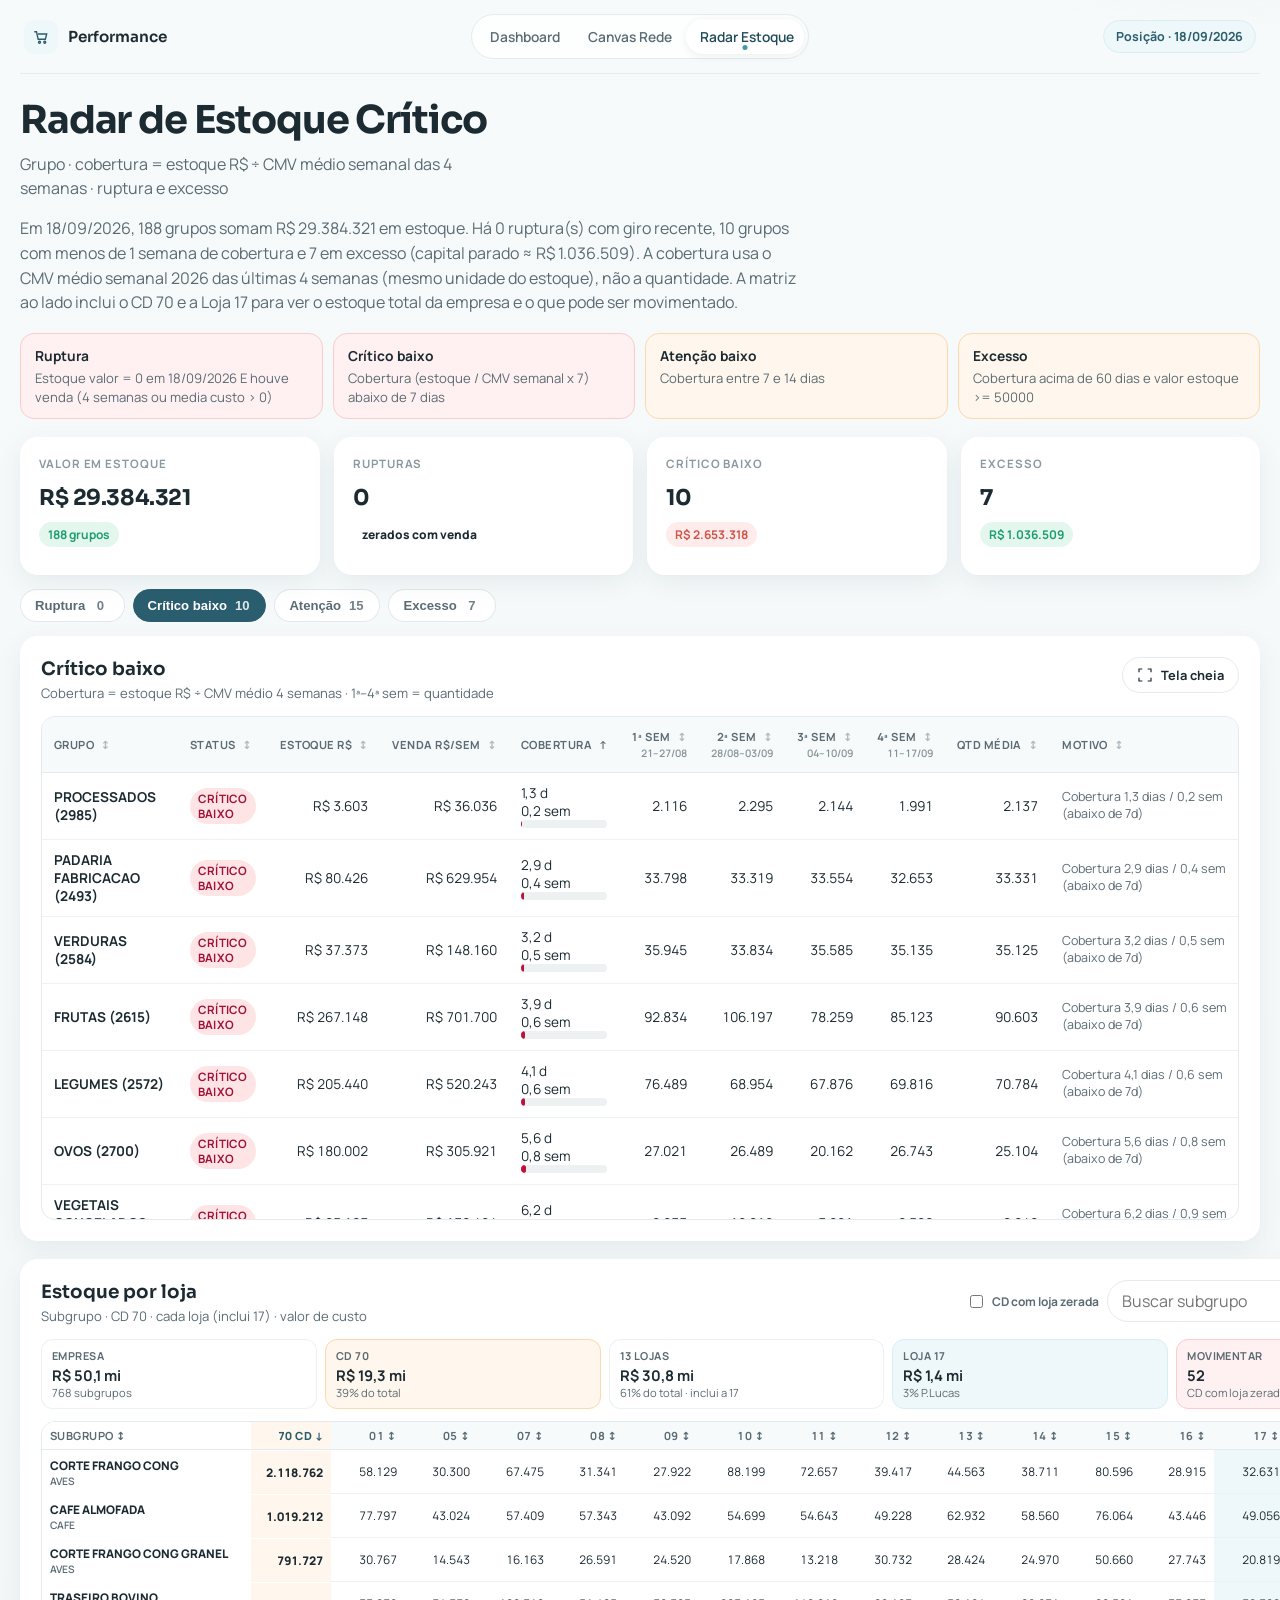
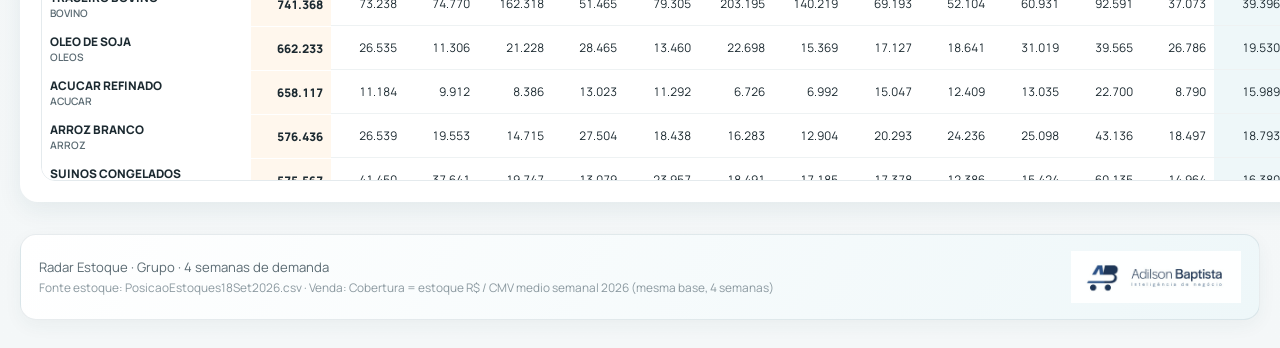
==== commit 2d21f89f: "feat: inclui Loja 17 no total das 13 lojas do radar. Co-authored-by: Cursor <cursoragent@cursor.com>" ====
--- a/estoque.html
+++ b/estoque.html
@@ -699,7 +699,6 @@
       const totCd = Number(dt.cd || 0);
       const tot17 = Number(dt.loja17 || 0);
       const totLojas = Number(dt.lojas || 0);
-      const tot12 = totLojas - tot17;
       document.getElementById("estMatrizKpis").innerHTML = `
         <article>
           <small>Empresa</small>
@@ -712,9 +711,9 @@
           <span>${pct(totCd, totEmp)} do total</span>
         </article>
         <article>
-          <small>12 lojas</small>
-          <strong>${compactBrl(tot12)}</strong>
-          <span>${pct(tot12, totEmp)} mesma base</span>
+          <small>13 lojas</small>
+          <strong>${compactBrl(totLojas)}</strong>
+          <span>${pct(totLojas, totEmp)} do total · inclui a 17</span>
         </article>
         <article class="is-17">
           <small>Loja 17</small>
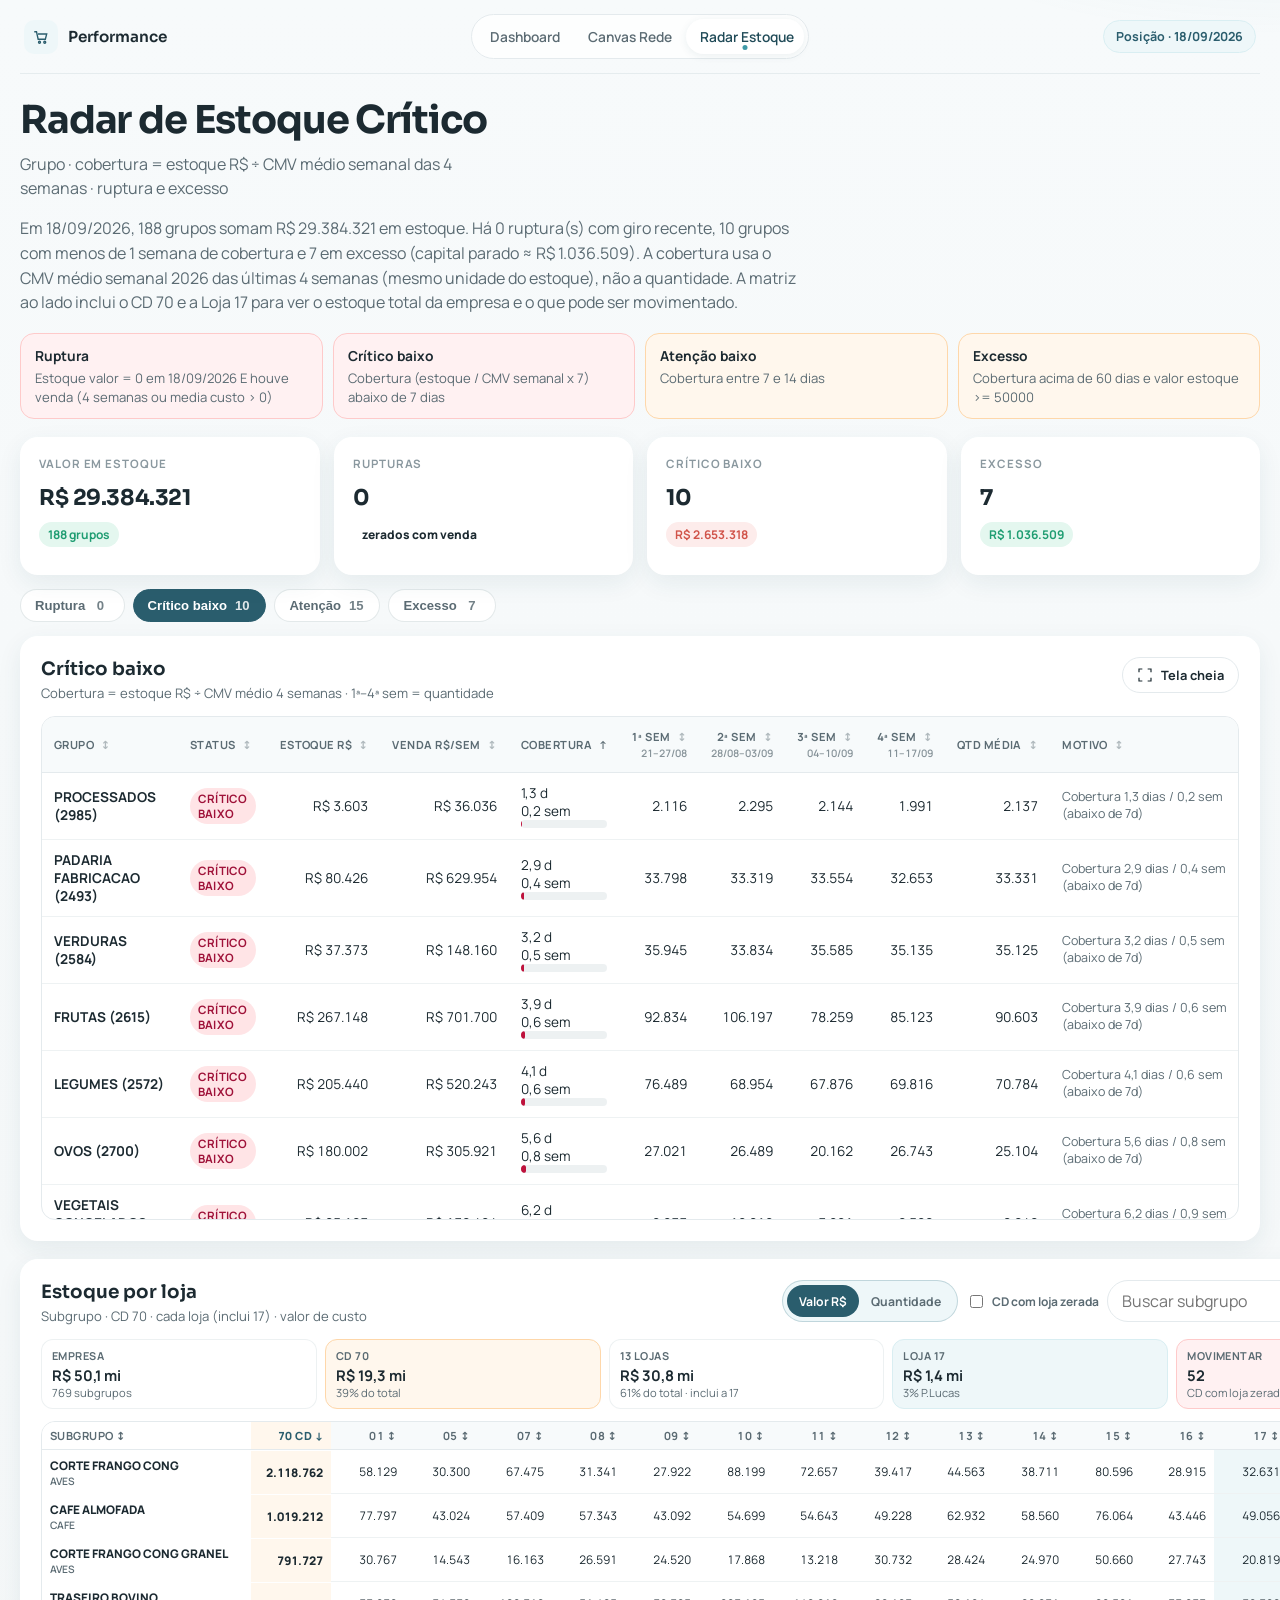
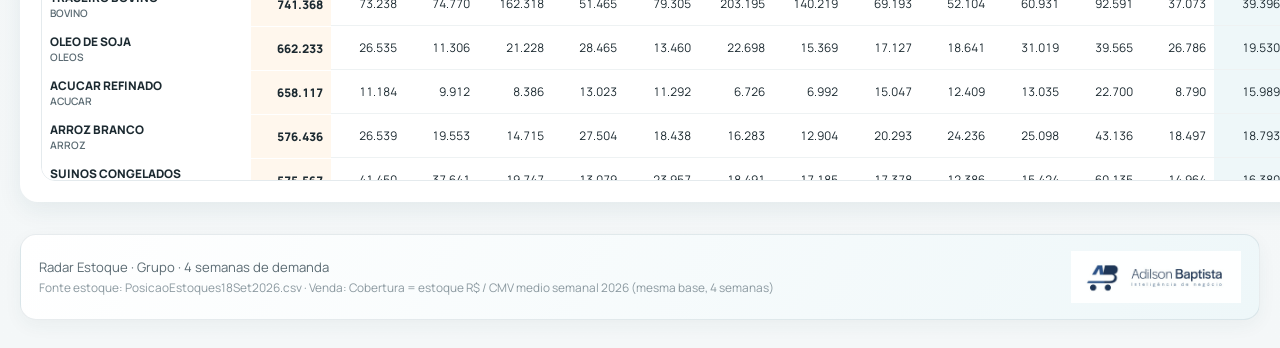
==== commit 1ecc78a9: "feat: filtro valor/quantidade na matriz de estoque por loja. Co-authored-by: Cursor <cursoragent@cur" ====
--- a/estoque.html
+++ b/estoque.html
@@ -69,7 +69,7 @@
     .est-matriz-table td:not(:first-child) {
       min-width: 4.6rem;
     }
-    .est-matriz-panel .table-tools { align-items: center; }
+    .est-matriz-panel .chip { padding: 6px 12px; font-size: 0.76rem; }
     .est-mover-toggle {
       display: inline-flex;
       align-items: center;
@@ -353,9 +353,13 @@
           <div class="panel-head row">
             <div>
               <h2>Estoque por loja</h2>
-              <p>Subgrupo · CD 70 · cada loja (inclui 17) · valor de custo</p>
+              <p id="estMatrizSub">Subgrupo · CD 70 · cada loja (inclui 17) · valor de custo</p>
             </div>
             <div class="table-tools">
+              <div class="chip-group metric-group" id="estMxMetric" role="group" aria-label="Métrica do estoque">
+                <button type="button" class="chip active" data-mx="valor">Valor R$</button>
+                <button type="button" class="chip" data-mx="qtd">Quantidade</button>
+              </div>
               <label class="est-mover-toggle">
                 <input type="checkbox" id="estMoverOnly" />
                 CD com loja zerada
@@ -684,47 +688,83 @@
       let mxSortDir = "desc";
       let mxQuery = "";
       let mxMoverOnly = false;
+      let mxMetric = "valor";
 
       const compactBrl = (n) => {
         const v = Number(n || 0);
         if (Math.abs(v) >= 1e6) return `R$ ${num(v / 1e6, 1)} mi`;
         return brl(v);
       };
+      const compactQtd = (n) => {
+        const v = Number(n || 0);
+        if (Math.abs(v) >= 1e6) return `${num(v / 1e6, 1)} mi un`;
+        return `${num(v, 0)} un`;
+      };
       const pct = (part, all) => (all ? `${num((Number(part || 0) / all) * 100, 0)}%` : "—");
       const esc = (s) =>
         String(s ?? "").replace(/[&<>"']/g, (c) => ({ "&": "&amp;", "<": "&lt;", ">": "&gt;", '"': "&quot;", "'": "&#39;" }[c]));
 
       const dt = dist.totais || {};
-      const totEmp = Number(dt.empresa || 0);
-      const totCd = Number(dt.cd || 0);
-      const tot17 = Number(dt.loja17 || 0);
-      const totLojas = Number(dt.lojas || 0);
-      document.getElementById("estMatrizKpis").innerHTML = `
+      const isQtd = () => mxMetric === "qtd";
+      const rowSeries = (r) => (isQtd() ? r.qtds || [] : r.valores || []);
+      const rowCd = (r) => Number(isQtd() ? r.cdQtd : r.cd) || 0;
+      const rowTotal = (r) => Number(isQtd() ? r.totalQtd : r.total) || 0;
+      const fmtCell = (n) => (isQtd() ? num(n, 0) : num(n, 0));
+      const fmtTip = (n) => (isQtd() ? `${num(n, 0)} un` : brl(n));
+      const fmtKpi = (n) => (isQtd() ? compactQtd(n) : compactBrl(n));
+
+      const metricTotals = () => {
+        if (isQtd()) {
+          return {
+            emp: Number(dt.empresaQtd || 0),
+            cd: Number(dt.cdQtd || 0),
+            lojas: Number(dt.lojasQtd || 0),
+            l17: Number(dt.loja17Qtd || 0),
+          };
+        }
+        return {
+          emp: Number(dt.empresa || 0),
+          cd: Number(dt.cd || 0),
+          lojas: Number(dt.lojas || 0),
+          l17: Number(dt.loja17 || 0),
+        };
+      };
+
+      const renderMatrizKpis = () => {
+        const tmx = metricTotals();
+        document.getElementById("estMatrizKpis").innerHTML = `
         <article>
           <small>Empresa</small>
-          <strong>${compactBrl(totEmp)}</strong>
+          <strong>${fmtKpi(tmx.emp)}</strong>
           <span>${num(dt.subgrupos || 0)} subgrupos</span>
         </article>
         <article class="is-cd">
           <small>CD 70</small>
-          <strong>${compactBrl(totCd)}</strong>
-          <span>${pct(totCd, totEmp)} do total</span>
+          <strong>${fmtKpi(tmx.cd)}</strong>
+          <span>${pct(tmx.cd, tmx.emp)} do total</span>
         </article>
         <article>
           <small>13 lojas</small>
-          <strong>${compactBrl(totLojas)}</strong>
-          <span>${pct(totLojas, totEmp)} do total · inclui a 17</span>
+          <strong>${fmtKpi(tmx.lojas)}</strong>
+          <span>${pct(tmx.lojas, tmx.emp)} do total · inclui a 17</span>
         </article>
         <article class="is-17">
           <small>Loja 17</small>
-          <strong>${compactBrl(tot17)}</strong>
-          <span>${pct(tot17, totEmp)} P.Lucas</span>
+          <strong>${fmtKpi(tmx.l17)}</strong>
+          <span>${pct(tmx.l17, tmx.emp)} P.Lucas</span>
         </article>
         <article class="is-move">
           <small>Movimentar</small>
           <strong>${num(dt.mover || 0)}</strong>
           <span>CD com loja zerada</span>
         </article>`;
+        const sub = document.getElementById("estMatrizSub");
+        if (sub) {
+          sub.textContent = isQtd()
+            ? "Subgrupo · CD 70 · cada loja (inclui 17) · quantidade em estoque"
+            : "Subgrupo · CD 70 · cada loja (inclui 17) · valor de custo";
+        }
+      };
 
       const mxMark = (key) => {
         const on = mxSortKey === key;
@@ -757,14 +797,15 @@
 
       const mxVal = (row, key) => {
         if (key === "subgrupo") return row.subgrupo || "";
-        if (key === "total") return row.total;
-        if (key === "cd") return row.cd;
+        if (key === "total") return rowTotal(row);
+        if (key === "cd") return rowCd(row);
         if (key === "zeradas") return row.zeradas;
-        if (key.startsWith("s")) return (row.valores || [])[Number(key.slice(1))] || 0;
+        if (key.startsWith("s")) return rowSeries(row)[Number(key.slice(1))] || 0;
         return row[key];
       };
 
       const renderMatriz = () => {
+        renderMatrizKpis();
         const q = mxQuery.trim().toLowerCase();
         let rows = (dist.linhas || []).filter((r) => {
           if (mxMoverOnly && !r.mover) return false;
@@ -784,11 +825,12 @@
         const cd = Number(idxCd >= 0 ? idxCd : 0);
         document.getElementById("estMatrizBody").innerHTML = rows
           .map((r) => {
-            const vals = r.valores || [];
+            const vals = rowSeries(r);
+            const cdNow = rowCd(r);
             const tds = lojas
               .map((l, i) => {
                 const v = Number(vals[i] || 0);
-                const gap = i !== cd && Number(r.cd || 0) > 0 && v <= 0;
+                const gap = i !== cd && cdNow > 0 && v <= 0;
                 const cls = [
                   i === cd ? "col-cd" : "",
                   i === idx17 ? "col-17" : "",
@@ -796,7 +838,7 @@
                 ]
                   .filter(Boolean)
                   .join(" ");
-                return `<td class="${cls}" title="${esc(l.nome)} · ${brl(v)}">${v ? num(v, 0) : "—"}</td>`;
+                return `<td class="${cls}" title="${esc(l.nome)} · ${fmtTip(v)}">${v ? fmtCell(v) : "—"}</td>`;
               })
               .join("");
             return `<tr>
@@ -805,23 +847,24 @@
                 <span class="sg-sub">${esc(r.grupo)}</span>
               </td>
               ${tds}
-              <td>${num(r.total, 0)}</td>
+              <td>${fmtCell(rowTotal(r))}</td>
               <td>${num(r.zeradas, 0)}</td>
             </tr>`;
           })
           .join("");
 
-        const footVals = lojas.map((l) => Number(l.total || 0));
+        const tmx = metricTotals();
         const footTds = lojas
           .map((l, i) => {
             const cls = i === cd ? "col-cd" : i === idx17 ? "col-17" : "";
-            return `<td class="${cls}">${num(footVals[i], 0)}</td>`;
+            const v = Number(isQtd() ? l.totalQtd : l.total) || 0;
+            return `<td class="${cls}">${fmtCell(v)}</td>`;
           })
           .join("");
         document.getElementById("estMatrizFoot").innerHTML = `<tr>
           <td>Total (${num(rows.length)})</td>
           ${footTds}
-          <td>${num(totEmp, 0)}</td>
+          <td>${fmtCell(tmx.emp)}</td>
           <td></td>
         </tr>`;
       };
@@ -844,6 +887,13 @@
       document.getElementById("estMoverOnly")?.addEventListener("change", (e) => {
         mxMoverOnly = Boolean(e.target.checked);
         renderMatriz();
+      });
+      document.getElementById("estMxMetric")?.querySelectorAll(".chip").forEach((btn) => {
+        btn.addEventListener("click", () => {
+          mxMetric = btn.getAttribute("data-mx") || "valor";
+          document.querySelectorAll("#estMxMetric .chip").forEach((c) => c.classList.toggle("active", c === btn));
+          renderMatriz();
+        });
       });
 
       const expanders = [];
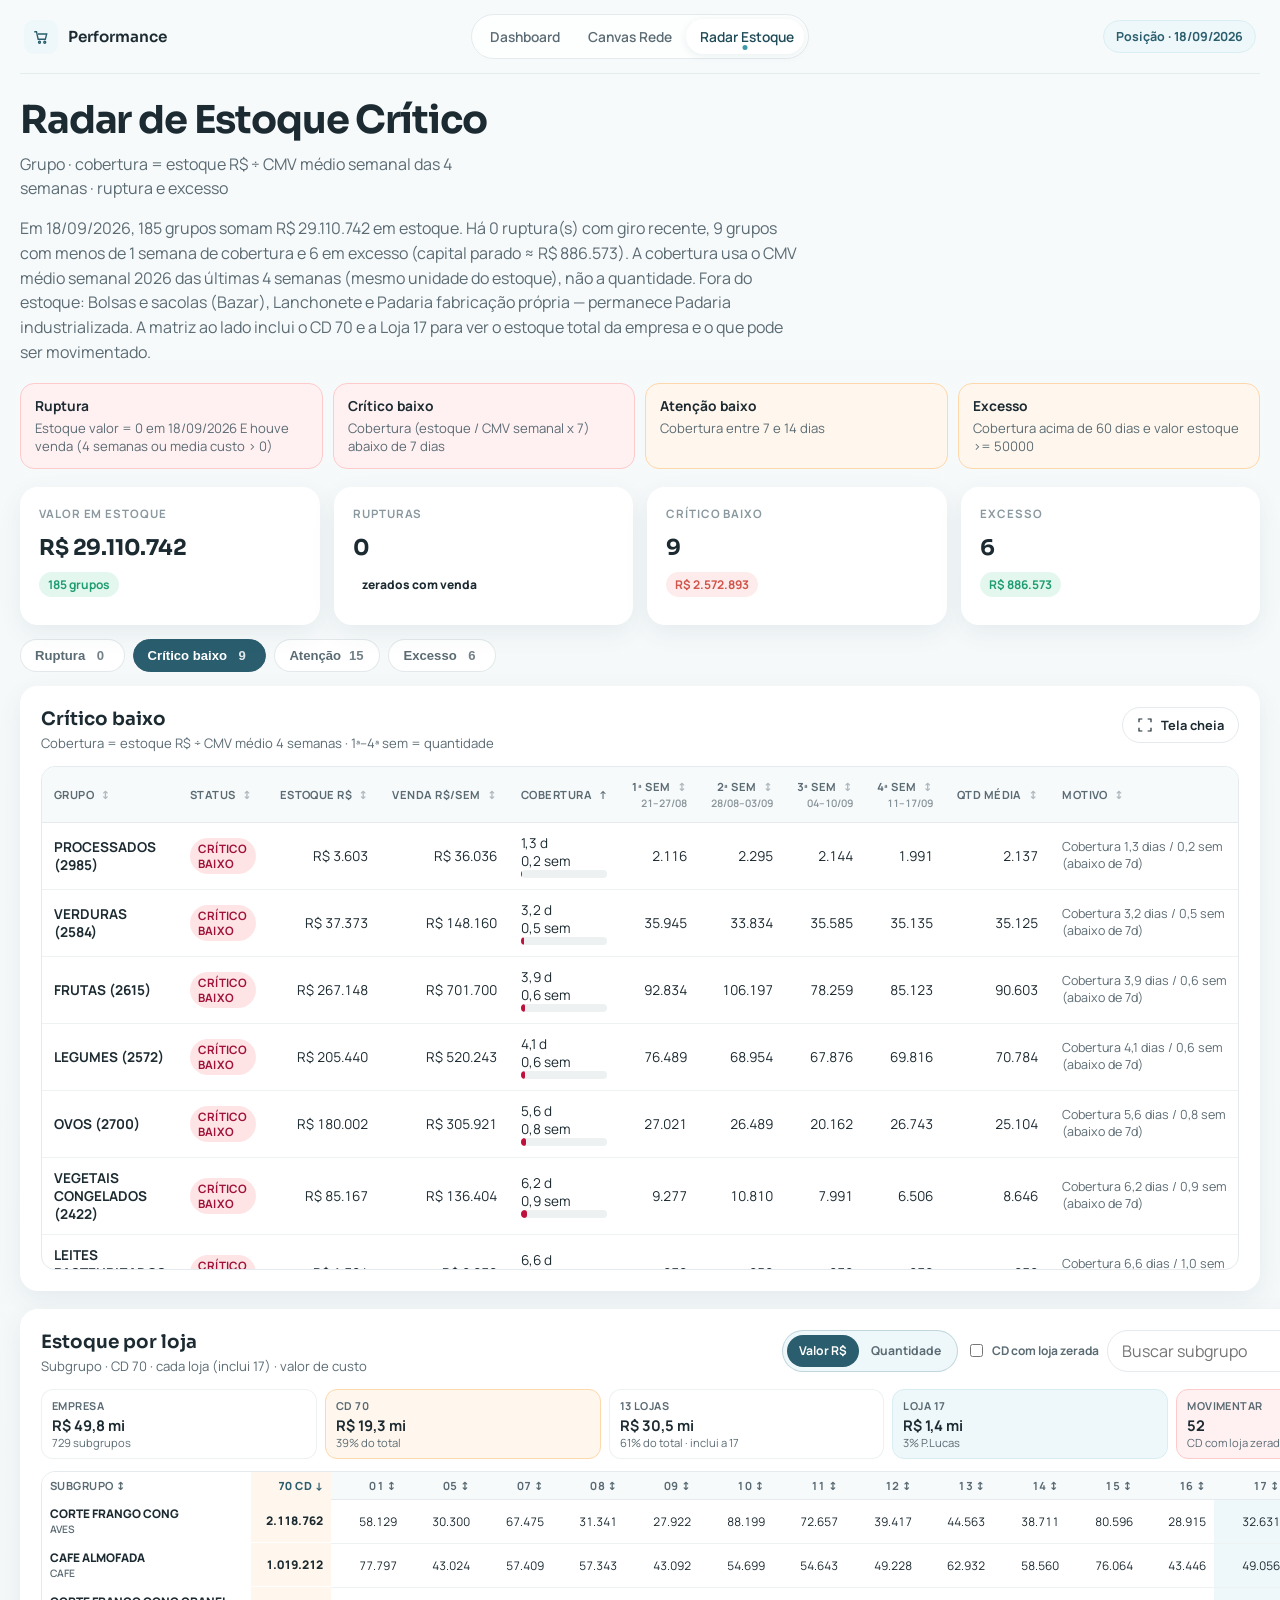
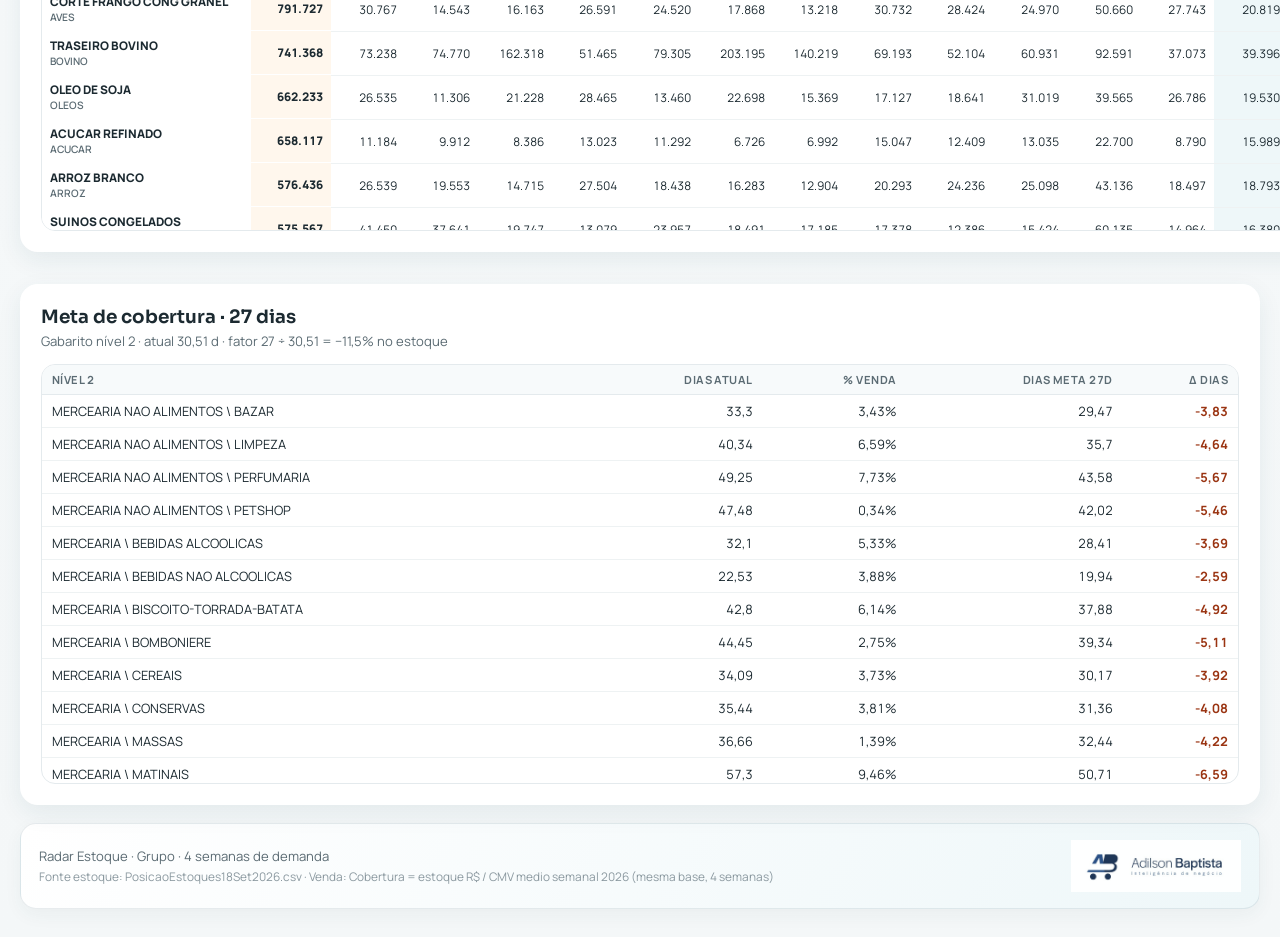
==== commit 923e4566: "feat: exclui Bazar bolsas e Padaria FP e calcula meta de 27 dias. Co-authored-by: Cursor <cursoragen" ====
--- a/estoque.html
+++ b/estoque.html
@@ -277,9 +277,22 @@
     .pill-status.danger { background: #ffe4e6; color: #9f1239; }
     .pill-status.warn { background: #ffedd5; color: #9a3412; }
     .pill-status.ok { background: #ccfbf1; color: #0f766e; }
-    @media (max-width: 980px) {
-      .est-rules, .est-grid-2 { grid-template-columns: 1fr; }
-    }
+    .est-meta-panel { margin-bottom: 18px; }
+    .est-meta-panel .table-wrap { max-height: 420px; }
+    .est-meta-table {
+      min-width: 720px;
+      font-size: 0.8rem;
+    }
+    .est-meta-table th,
+    .est-meta-table td {
+      padding: 7px 10px;
+      white-space: nowrap;
+      font-variant-numeric: tabular-nums;
+    }
+    .est-meta-table th.num,
+    .est-meta-table td.num { text-align: right; }
+    .est-meta-table td.is-down { color: #9a3412; font-weight: 700; }
+    .est-meta-table tfoot td { font-weight: 800; background: #f7fafb; }
   </style>
 </head>
 <body>
@@ -391,24 +404,46 @@
         <section class="panel chart-panel est-excesso-panel">
           <div class="panel-head">
             <h2>Maior capital em excesso</h2>
-            <p>Clique em Estoque para ordenar · cobertura &gt; 60 dias</p>
+              <p>Clique em Estoque para ordenar · cobertura &gt; 60 dias</p>
+            </div>
+            <div class="table-wrap">
+              <table class="est-excesso-table" id="estExcessoTable">
+                <thead>
+                  <tr>
+                    <th>Grupo</th>
+                    <th>Dias</th>
+                    <th class="sortable is-active" data-sort="valorEstoque" id="estExcessoSortValor" title="Ordenar por valor de estoque">
+                      Estoque <span class="sort-ind" aria-hidden="true">↓</span>
+                    </th>
+                  </tr>
+                </thead>
+                <tbody id="estExcessoMini"></tbody>
+              </table>
+            </div>
+          </section>
+        </div>
+
+        <section class="panel table-panel est-meta-panel">
+          <div class="panel-head">
+            <h2>Meta de cobertura · 27 dias</h2>
+            <p id="estMetaSub">Gabarito nível 2 · atual 30,51 d · fator 27 ÷ 30,51 = −11,5% no estoque</p>
           </div>
           <div class="table-wrap">
-            <table class="est-excesso-table" id="estExcessoTable">
+            <table class="est-meta-table" id="estMetaTable">
               <thead>
                 <tr>
-                  <th>Grupo</th>
-                  <th>Dias</th>
-                  <th class="sortable is-active" data-sort="valorEstoque" id="estExcessoSortValor" title="Ordenar por valor de estoque">
-                    Estoque <span class="sort-ind" aria-hidden="true">↓</span>
-                  </th>
+                  <th>Nível 2</th>
+                  <th class="num">Dias atual</th>
+                  <th class="num">% venda</th>
+                  <th class="num">Dias meta 27d</th>
+                  <th class="num">Δ dias</th>
                 </tr>
               </thead>
-              <tbody id="estExcessoMini"></tbody>
+              <tbody id="estMetaBody"></tbody>
+              <tfoot id="estMetaFoot"></tfoot>
             </table>
           </div>
         </section>
-      </div>
 
       <footer class="footer">
         <div class="footer-copy">
@@ -453,6 +488,7 @@
         `Há ${t.ruptura} ruptura(s) com giro recente, ${t.criticoBaixo} grupos com menos de 1 semana de cobertura ` +
         `e ${t.excesso} em excesso (capital parado ≈ ${brl(t.valorEmExcesso)}). ` +
         `A cobertura usa o CMV médio semanal 2026 das últimas 4 semanas (mesmo unidade do estoque), não a quantidade. ` +
+        `Fora do estoque: Bolsas e sacolas (Bazar), Lanchonete e Padaria fabricação própria — permanece Padaria industrializada. ` +
         `A matriz ao lado inclui o CD 70 e a Loja 17 para ver o estoque total da empresa e o que pode ser movimentado.`;
 
       document.getElementById("estRules").innerHTML = [
@@ -966,11 +1002,69 @@
         });
       });
 
+      const meta27 = {
+        atual: 30.51,
+        alvo: 27,
+        linhas: [
+          ["MERCEARIA NAO ALIMENTOS \\ BAZAR", 33.3, 3.43],
+          ["MERCEARIA NAO ALIMENTOS \\ LIMPEZA", 40.34, 6.59],
+          ["MERCEARIA NAO ALIMENTOS \\ PERFUMARIA", 49.25, 7.73],
+          ["MERCEARIA NAO ALIMENTOS \\ PETSHOP", 47.48, 0.34],
+          ["MERCEARIA \\ BEBIDAS ALCOOLICAS", 32.1, 5.33],
+          ["MERCEARIA \\ BEBIDAS NAO ALCOOLICAS", 22.53, 3.88],
+          ["MERCEARIA \\ BISCOITO-TORRADA-BATATA", 42.8, 6.14],
+          ["MERCEARIA \\ BOMBONIERE", 44.45, 2.75],
+          ["MERCEARIA \\ CEREAIS", 34.09, 3.73],
+          ["MERCEARIA \\ CONSERVAS", 35.44, 3.81],
+          ["MERCEARIA \\ MASSAS", 36.66, 1.39],
+          ["MERCEARIA \\ MATINAIS", 57.3, 9.46],
+          ["MERCEARIA \\ OLEOS VEGETAIS - BANHA", 45.77, 2.91],
+          ["MERCEARIA \\ SOBREMESAS", 34.35, 2.96],
+          ["PERECIVEIS \\ ACOUGUE", 28.78, 16.5],
+          ["PERECIVEIS \\ CONGELADO", 33.32, 3.9],
+          ["PERECIVEIS \\ FLV", 3.57, 1.81],
+          ["PERECIVEIS \\ LATICINIOS", 21.66, 8.87],
+          ["PERECIVEIS \\ LEITES", 39.36, 3.48],
+          ["PERECIVEIS \\ PADARIA", 8.69, 0.76],
+          ["PERECIVEIS \\ PEIXARIA", 70.31, 1.31],
+          ["PERECIVEIS \\ SALGADOS", 27.29, 2.92],
+        ],
+      };
+      const renderMeta27 = () => {
+        const fator = meta27.alvo / meta27.atual;
+        const body = document.getElementById("estMetaBody");
+        const foot = document.getElementById("estMetaFoot");
+        if (!body) return;
+        body.innerHTML = meta27.linhas
+          .map(([nome, dias, part]) => {
+            const alvo = dias * fator;
+            const delta = alvo - dias;
+            return `<tr>
+              <td>${esc(nome)}</td>
+              <td class="num">${num(dias, 2)}</td>
+              <td class="num">${num(part, 2)}%</td>
+              <td class="num">${num(alvo, 2)}</td>
+              <td class="num is-down">${num(delta, 2)}</td>
+            </tr>`;
+          })
+          .join("");
+        if (foot) {
+          foot.innerHTML = `<tr>
+            <td>LOJA</td>
+            <td class="num">${num(meta27.atual, 2)}</td>
+            <td class="num">100%</td>
+            <td class="num">${num(meta27.alvo, 2)}</td>
+            <td class="num is-down">${num(meta27.alvo - meta27.atual, 2)}</td>
+          </tr>`;
+        }
+      };
+
       applyTabDefaultSort();
       paintTabs();
       renderTable();
       renderExcessoMini();
       renderMatriz();
+      renderMeta27();
     })();
   </script>
 </body>
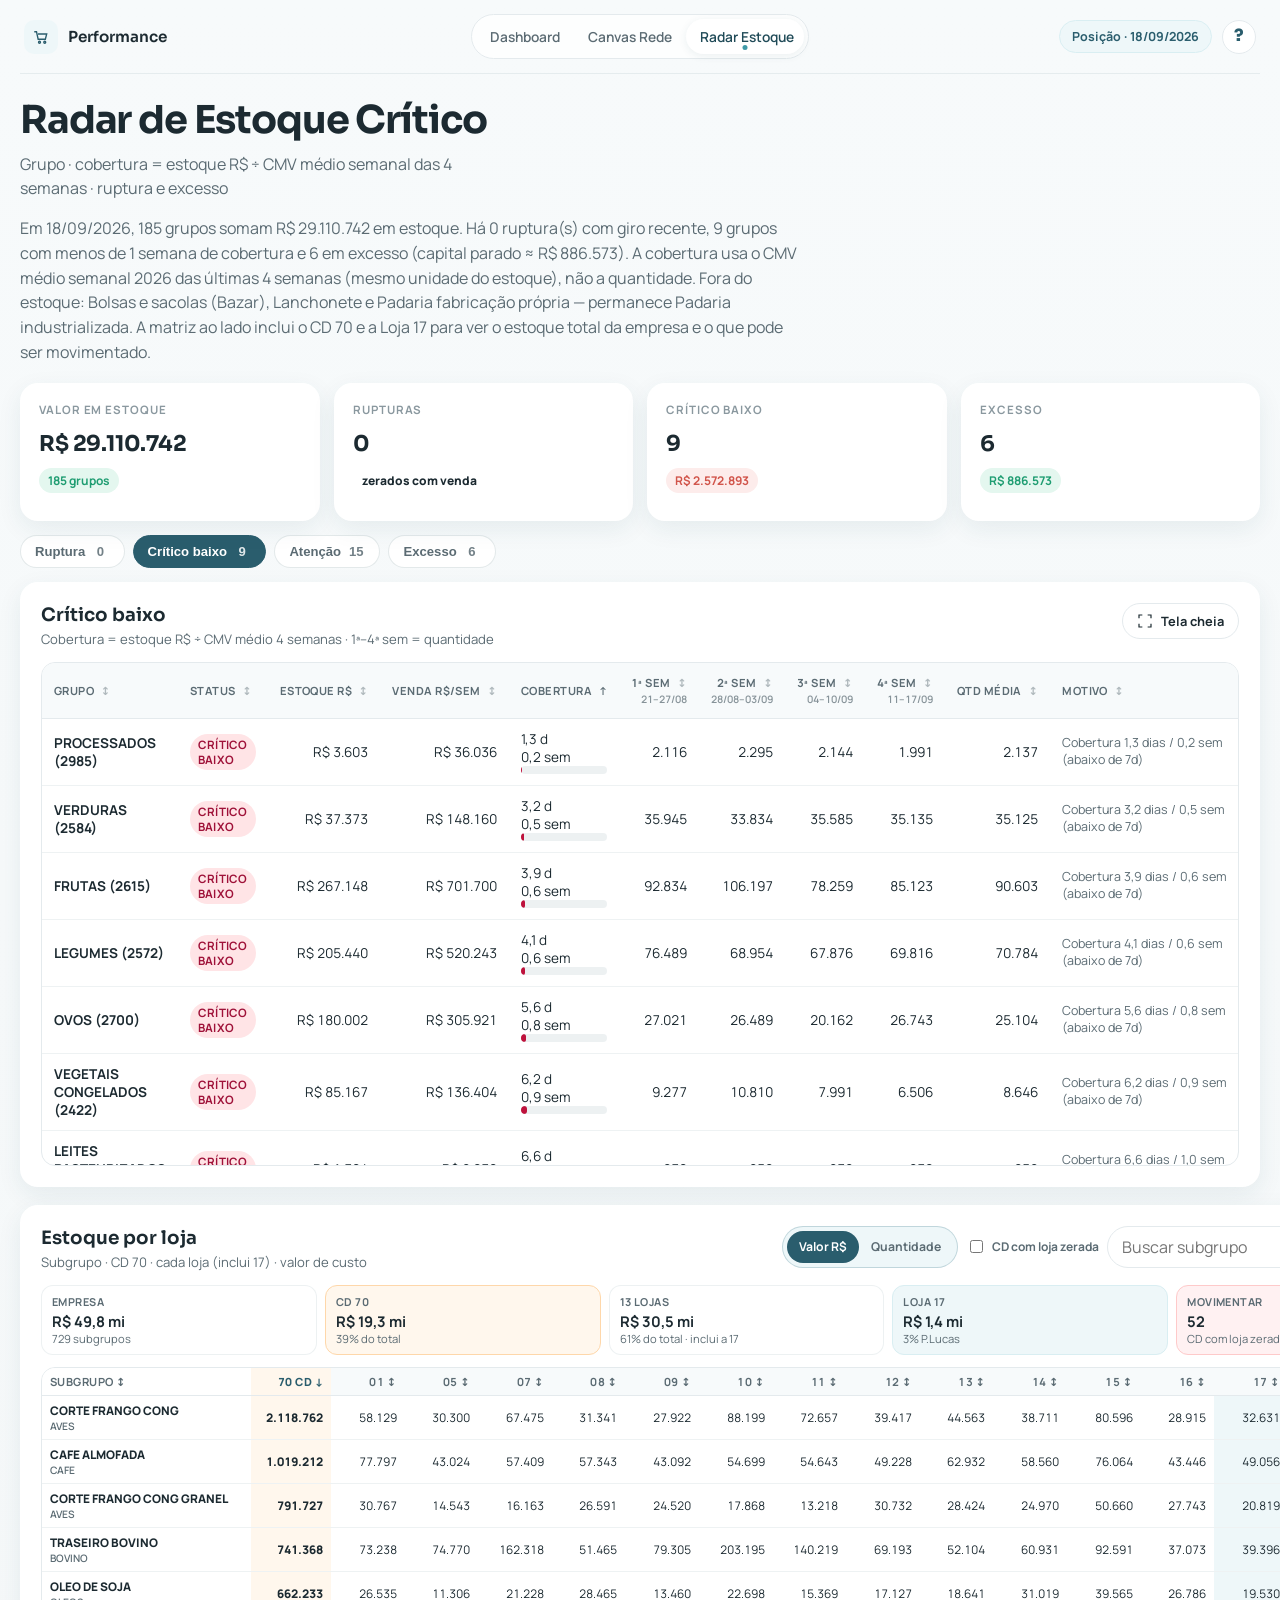
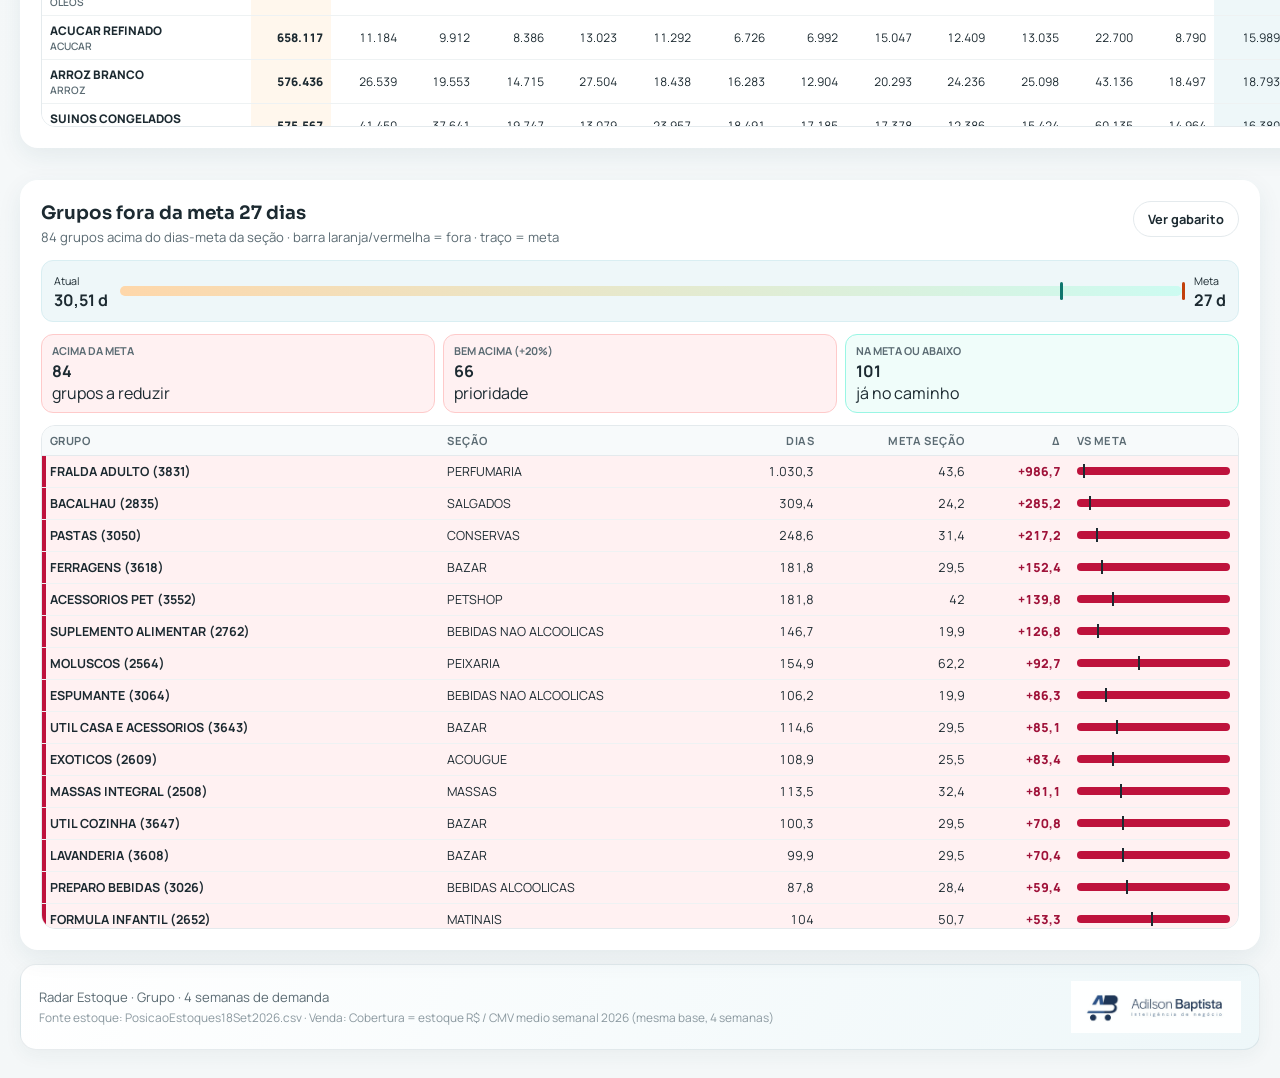
==== commit b5a28ba2: "feat: ajuda com regras, gabarito 30-27 e grupos fora da meta. Co-authored-by: Cursor <cursoragent@cu" ====
--- a/estoque.html
+++ b/estoque.html
@@ -277,22 +277,172 @@
     .pill-status.danger { background: #ffe4e6; color: #9f1239; }
     .pill-status.warn { background: #ffedd5; color: #9a3412; }
     .pill-status.ok { background: #ccfbf1; color: #0f766e; }
-    .est-meta-panel { margin-bottom: 18px; }
-    .est-meta-panel .table-wrap { max-height: 420px; }
-    .est-meta-table {
-      min-width: 720px;
+    .est-help-btn {
+      width: 34px;
+      height: 34px;
+      border-radius: 50%;
+      border: 1px solid var(--line);
+      background: #fff;
+      color: var(--teal-800);
+      font: 800 1.05rem/1 var(--display);
+      cursor: pointer;
+    }
+    .est-help-btn:hover,
+    .est-help-btn[aria-expanded="true"] {
+      background: var(--teal-800);
+      color: #fff;
+      border-color: var(--teal-800);
+    }
+    .est-help-backdrop {
+      position: fixed;
+      inset: 0;
+      background: rgba(28, 42, 49, 0.35);
+      z-index: 4000;
+    }
+    .est-help-drawer {
+      position: fixed;
+      top: 0;
+      right: 0;
+      z-index: 4001;
+      width: min(480px, 100vw);
+      height: 100%;
+      background: #fff;
+      padding: 18px 18px 28px;
+      overflow: auto;
+      box-sizing: border-box;
+      border-left: 1px solid var(--line);
+    }
+    .est-help-head {
+      display: flex;
+      align-items: center;
+      justify-content: space-between;
+      gap: 12px;
+      margin-bottom: 12px;
+    }
+    .est-help-head h2 { margin: 0; font-size: 1.15rem; }
+    .est-help-close {
+      border: 0;
+      background: transparent;
+      font-size: 1.6rem;
+      line-height: 1;
+      cursor: pointer;
+      color: var(--ink-soft);
+    }
+    .est-help-tabs { display: flex; gap: 8px; margin-bottom: 14px; }
+    .est-help-tab {
+      border: 1px solid var(--line);
+      background: #fff;
+      border-radius: 999px;
+      padding: 6px 12px;
+      font-weight: 700;
+      font-size: 0.78rem;
+      cursor: pointer;
+    }
+    .est-help-tab.active { background: var(--teal-800); color: #fff; border-color: var(--teal-800); }
+    .est-help-pane { font-size: 0.84rem; color: var(--ink-soft); line-height: 1.5; }
+    .est-help-pane h3 { margin: 14px 0 6px; color: var(--ink); font-size: 0.88rem; }
+    .est-help-pane p { margin: 0 0 8px; }
+    .est-help-card {
+      padding: 10px 12px;
+      border-radius: 12px;
+      border: 1px solid var(--line);
+      margin-bottom: 8px;
+      background: #f7fafb;
+    }
+    .est-help-card strong { display: block; color: var(--ink); margin-bottom: 4px; }
+    .est-help-card.danger { background: #fff1f2; border-color: #fecaca; }
+    .est-help-card.warn { background: #fff7ed; border-color: #fed7aa; }
+    .est-help-mini {
+      width: 100%;
+      border-collapse: collapse;
+      font-size: 0.74rem;
+      margin-top: 8px;
+    }
+    .est-help-mini th,
+    .est-help-mini td {
+      padding: 5px 6px;
+      border-bottom: 1px solid var(--line);
+      text-align: right;
+      font-variant-numeric: tabular-nums;
+    }
+    .est-help-mini th:first-child,
+    .est-help-mini td:first-child { text-align: left; }
+    .est-help-mini tfoot td { font-weight: 800; }
+    .est-journey {
+      display: grid;
+      grid-template-columns: auto 1fr auto;
+      align-items: center;
+      gap: 12px;
+      padding: 10px 12px;
+      margin-bottom: 12px;
+      border-radius: 12px;
+      background: #eef7f9;
+      border: 1px solid #d9eef2;
       font-size: 0.8rem;
     }
-    .est-meta-table th,
-    .est-meta-table td {
-      padding: 7px 10px;
-      white-space: nowrap;
-      font-variant-numeric: tabular-nums;
-    }
-    .est-meta-table th.num,
-    .est-meta-table td.num { text-align: right; }
-    .est-meta-table td.is-down { color: #9a3412; font-weight: 700; }
-    .est-meta-table tfoot td { font-weight: 800; background: #f7fafb; }
+    .est-journey strong { display: block; font-size: 1rem; }
+    .est-journey-bar {
+      height: 10px;
+      border-radius: 999px;
+      background: linear-gradient(90deg, #fed7aa, #ccfbf1);
+      position: relative;
+    }
+    .est-journey-now,
+    .est-journey-goal {
+      position: absolute;
+      top: -4px;
+      width: 3px;
+      height: 18px;
+      border-radius: 2px;
+    }
+    .est-journey-now { background: #c2410c; }
+    .est-journey-goal { background: #0f766e; }
+    .est-fora-kpis {
+      display: grid;
+      grid-template-columns: repeat(auto-fit, minmax(140px, 1fr));
+      gap: 8px;
+      margin-bottom: 12px;
+    }
+    .est-fora-kpis article {
+      padding: 8px 10px;
+      border-radius: 12px;
+      border: 1px solid var(--line);
+      background: #fff;
+    }
+    .est-fora-kpis small { display: block; font-size: 0.68rem; font-weight: 700; text-transform: uppercase; color: var(--ink-soft); }
+    .est-fora-kpis strong { display: block; margin-top: 2px; }
+    .est-fora-kpis article.is-over { background: #fff1f2; border-color: #fecaca; }
+    .est-fora-kpis article.is-ok { background: #f0fdfa; border-color: #99f6e4; }
+    .est-fora-table { min-width: 780px; font-size: 0.78rem; }
+    .est-fora-table th,
+    .est-fora-table td {
+      padding: 7px 8px;
+      vertical-align: middle;
+    }
+    .est-fora-table .num { text-align: right; font-variant-numeric: tabular-nums; white-space: nowrap; }
+    .est-fora-table tr.is-over td { background: #fff7ed; }
+    .est-fora-table tr.is-far td { background: #fff1f2; }
+    .est-fora-table tr.is-over td:first-child { box-shadow: inset 4px 0 0 #c2410c; }
+    .est-fora-table tr.is-far td:first-child { box-shadow: inset 4px 0 0 #be123c; }
+    .est-fora-table .delta-over { color: #9f1239; font-weight: 800; }
+    .est-fora-table .delta-ok { color: #0f766e; font-weight: 700; }
+    .meta-track {
+      position: relative;
+      height: 8px;
+      border-radius: 999px;
+      background: rgba(31, 74, 87, 0.08);
+      min-width: 88px;
+    }
+    .meta-fill { height: 100%; border-radius: 999px; background: #0f766e; }
+    .meta-fill.warn { background: #c2410c; }
+    .meta-fill.danger { background: #be123c; }
+    .meta-mark {
+      position: absolute;
+      top: -3px;
+      width: 2px;
+      height: 14px;
+      background: var(--ink);
+    }
   </style>
 </head>
 <body>
@@ -315,8 +465,25 @@
       </nav>
       <div class="topnav-right">
         <span class="period-mini" id="estPosicao">Posição · —</span>
+        <button type="button" class="est-help-btn" id="estHelpBtn" aria-haspopup="dialog" aria-expanded="false" title="Regras e gabarito de cobertura">
+          ?
+        </button>
       </div>
     </header>
+
+    <div class="est-help-backdrop" id="estHelpBackdrop" hidden></div>
+    <aside class="est-help-drawer" id="estHelpDrawer" hidden role="dialog" aria-labelledby="estHelpTitle">
+      <div class="est-help-head">
+        <h2 id="estHelpTitle">Regras do radar</h2>
+        <button type="button" class="est-help-close" id="estHelpClose" aria-label="Fechar">×</button>
+      </div>
+      <div class="est-help-tabs" role="tablist">
+        <button type="button" class="est-help-tab active" data-help="regras">Regras</button>
+        <button type="button" class="est-help-tab" data-help="gabarito">Gabarito 30→27</button>
+      </div>
+      <div class="est-help-pane" id="estHelpRegras"></div>
+      <div class="est-help-pane" id="estHelpGabarito" hidden></div>
+    </aside>
 
     <main class="page">
       <section class="page-head est-hero">
@@ -327,8 +494,6 @@
       </section>
 
       <p class="est-exec" id="estExec"></p>
-
-      <div class="est-rules" id="estRules" aria-label="Regras de classificação"></div>
 
       <section class="kpi-row" id="estKpis" aria-label="Indicadores de estoque"></section>
 
@@ -423,24 +588,33 @@
           </section>
         </div>
 
-        <section class="panel table-panel est-meta-panel">
-          <div class="panel-head">
-            <h2>Meta de cobertura · 27 dias</h2>
-            <p id="estMetaSub">Gabarito nível 2 · atual 30,51 d · fator 27 ÷ 30,51 = −11,5% no estoque</p>
+        <section class="panel table-panel est-meta-panel" id="estForaPanel">
+          <div class="panel-head row">
+            <div>
+              <h2>Grupos fora da meta 27 dias</h2>
+              <p id="estForaSub">Cobertura do grupo vs dias-meta da seção (gabarito × 27/30,51)</p>
+            </div>
+            <div class="table-tools">
+              <button type="button" class="expand-btn" id="estGabaritoBtn" title="Abrir gabarito atual × meta">
+                Ver gabarito
+              </button>
+            </div>
           </div>
+          <div class="est-journey" id="estJourney"></div>
+          <div class="est-fora-kpis" id="estForaKpis"></div>
           <div class="table-wrap">
-            <table class="est-meta-table" id="estMetaTable">
+            <table class="est-fora-table" id="estForaTable">
               <thead>
                 <tr>
-                  <th>Nível 2</th>
-                  <th class="num">Dias atual</th>
-                  <th class="num">% venda</th>
-                  <th class="num">Dias meta 27d</th>
-                  <th class="num">Δ dias</th>
+                  <th>Grupo</th>
+                  <th>Seção</th>
+                  <th class="num">Dias</th>
+                  <th class="num">Meta seção</th>
+                  <th class="num">Δ</th>
+                  <th>Vs meta</th>
                 </tr>
               </thead>
-              <tbody id="estMetaBody"></tbody>
-              <tfoot id="estMetaFoot"></tfoot>
+              <tbody id="estForaBody"></tbody>
             </table>
           </div>
         </section>
@@ -490,18 +664,6 @@
         `A cobertura usa o CMV médio semanal 2026 das últimas 4 semanas (mesmo unidade do estoque), não a quantidade. ` +
         `Fora do estoque: Bolsas e sacolas (Bazar), Lanchonete e Padaria fabricação própria — permanece Padaria industrializada. ` +
         `A matriz ao lado inclui o CD 70 e a Loja 17 para ver o estoque total da empresa e o que pode ser movimentado.`;
-
-      document.getElementById("estRules").innerHTML = [
-        ["Ruptura", m.regras.ruptura, "danger"],
-        ["Crítico baixo", m.regras.critico_baixo, "danger"],
-        ["Atenção baixo", m.regras.atencao_baixo, "warn"],
-        ["Excesso", m.regras.excesso, "warn"],
-      ]
-        .map(
-          ([title, body, cls]) =>
-            `<article class="est-rule ${cls}"><strong>${title}</strong>${body}</article>`
-        )
-        .join("");
 
       document.getElementById("estKpis").innerHTML = [
         ["Valor em estoque", brl(t.valorEstoque), `${num(t.grupos)} grupos`, t.valorEstoque],
@@ -1030,41 +1192,178 @@
           ["PERECIVEIS \\ SALGADOS", 27.29, 2.92],
         ],
       };
-      const renderMeta27 = () => {
-        const fator = meta27.alvo / meta27.atual;
-        const body = document.getElementById("estMetaBody");
-        const foot = document.getElementById("estMetaFoot");
-        if (!body) return;
-        body.innerHTML = meta27.linhas
+      const metaFator = meta27.alvo / meta27.atual;
+      const normKey = (s) =>
+        String(s || "")
+          .normalize("NFD")
+          .replace(/[\u0300-\u036f]/g, "")
+          .toUpperCase()
+          .trim();
+      const metaBySecao = {};
+      meta27.linhas.forEach(([path, dias, part]) => {
+        const bits = path.split("\\").map((x) => x.trim());
+        const sec = bits[bits.length - 1];
+        metaBySecao[normKey(sec)] = {
+          path,
+          secao: sec,
+          atual: dias,
+          part,
+          alvo: dias * metaFator,
+        };
+      });
+
+      const gabaritoRowsHtml = () =>
+        meta27.linhas
           .map(([nome, dias, part]) => {
-            const alvo = dias * fator;
-            const delta = alvo - dias;
+            const alvo = dias * metaFator;
             return `<tr>
               <td>${esc(nome)}</td>
-              <td class="num">${num(dias, 2)}</td>
-              <td class="num">${num(part, 2)}%</td>
-              <td class="num">${num(alvo, 2)}</td>
-              <td class="num is-down">${num(delta, 2)}</td>
+              <td>${num(dias, 2)}</td>
+              <td>${num(part, 2)}%</td>
+              <td>${num(alvo, 2)}</td>
+              <td>${num(alvo - dias, 2)}</td>
             </tr>`;
           })
           .join("");
-        if (foot) {
-          foot.innerHTML = `<tr>
-            <td>LOJA</td>
-            <td class="num">${num(meta27.atual, 2)}</td>
-            <td class="num">100%</td>
-            <td class="num">${num(meta27.alvo, 2)}</td>
-            <td class="num is-down">${num(meta27.alvo - meta27.atual, 2)}</td>
-          </tr>`;
+
+      const setHelpTab = (key) => {
+        document.querySelectorAll(".est-help-tab").forEach((b) => {
+          b.classList.toggle("active", b.getAttribute("data-help") === key);
+        });
+        document.getElementById("estHelpRegras").hidden = key !== "regras";
+        document.getElementById("estHelpGabarito").hidden = key !== "gabarito";
+      };
+      const openHelp = (tab) => {
+        document.getElementById("estHelpBackdrop").hidden = false;
+        document.getElementById("estHelpDrawer").hidden = false;
+        document.getElementById("estHelpBtn").setAttribute("aria-expanded", "true");
+        setHelpTab(tab || "regras");
+      };
+      const closeHelp = () => {
+        document.getElementById("estHelpBackdrop").hidden = true;
+        document.getElementById("estHelpDrawer").hidden = true;
+        document.getElementById("estHelpBtn").setAttribute("aria-expanded", "false");
+      };
+
+      const renderHelp = () => {
+        document.getElementById("estHelpRegras").innerHTML = `
+          <div class="est-help-card danger"><strong>Ruptura</strong>${esc(m.regras.ruptura)}</div>
+          <div class="est-help-card danger"><strong>Crítico baixo</strong>${esc(m.regras.critico_baixo)}</div>
+          <div class="est-help-card warn"><strong>Atenção baixo</strong>${esc(m.regras.atencao_baixo)}</div>
+          <div class="est-help-card warn"><strong>Excesso</strong>${esc(m.regras.excesso)}</div>
+          <h3>Cobertura</h3>
+          <p>Dias = estoque R$ ÷ CMV médio semanal das 4 semanas × 7. Mesma base (12 lojas), sem CD 70 e sem Loja 17 nessa conta.</p>
+          <h3>Fora do estoque</h3>
+          <p>Bolsas e sacolas (Bazar), Lanchonete e Padaria fabricação própria. Permanece só Padaria industrializada.</p>
+          <h3>Matriz por loja</h3>
+          <p>Subgrupo × CD 70 + 13 lojas (inclui 17). Célula vermelha = estoque no CD e zero na loja. Filtro Valor R$ / Quantidade.</p>
+          <h3>Meta 27 dias</h3>
+          <p>Partida = 30,51 dias da loja (gabarito nível 2). Meta = 27 dias. Fator 27 ÷ 30,51 = −11,5% no estoque, mantendo a % de venda de cada seção. Dias-meta da seção = dias atuais × esse fator. Grupo acima da meta = cobertura do grupo maior que o dias-meta da seção.</p>
+        `;
+        document.getElementById("estHelpGabarito").innerHTML = `
+          <p>Realidade <strong>30,51 d</strong> → objetivo <strong>27 d</strong>. Participações de venda ficam iguais; cada seção reduz 11,5% dos dias.</p>
+          <table class="est-help-mini">
+            <thead>
+              <tr><th>Nível 2</th><th>Atual</th><th>% venda</th><th>Meta 27d</th><th>Δ</th></tr>
+            </thead>
+            <tbody>${gabaritoRowsHtml()}</tbody>
+            <tfoot>
+              <tr>
+                <td>LOJA</td>
+                <td>${num(meta27.atual, 2)}</td>
+                <td>100%</td>
+                <td>${num(meta27.alvo, 2)}</td>
+                <td>${num(meta27.alvo - meta27.atual, 2)}</td>
+              </tr>
+            </tfoot>
+          </table>
+        `;
+      };
+
+      const renderJourney = () => {
+        const maxD = Math.max(meta27.atual, meta27.alvo);
+        const nowPct = (meta27.atual / maxD) * 100;
+        const goalPct = (meta27.alvo / maxD) * 100;
+        document.getElementById("estJourney").innerHTML = `
+          <div><small>Atual</small><strong>${num(meta27.atual, 2)} d</strong></div>
+          <div class="est-journey-bar" title="De 30,51 para 27 dias">
+            <i class="est-journey-now" style="left:${nowPct}%"></i>
+            <i class="est-journey-goal" style="left:${goalPct}%"></i>
+          </div>
+          <div><small>Meta</small><strong>${num(meta27.alvo, 2)} d</strong></div>
+        `;
+      };
+
+      const renderForaMeta = () => {
+        const grupos = data.grupos || [];
+        const rows = grupos
+          .map((g) => {
+            const meta = metaBySecao[normKey(g.secao)];
+            if (!meta || g.diasCobertura == null) return null;
+            const delta = Number(g.diasCobertura) - meta.alvo;
+            return { ...g, meta, delta, over: delta > 0.05 };
+          })
+          .filter(Boolean)
+          .sort((a, b) => b.delta - a.delta);
+        const over = rows.filter((r) => r.over);
+        const far = over.filter((r) => r.delta / r.meta.alvo >= 0.2);
+        document.getElementById("estForaKpis").innerHTML = `
+          <article class="is-over"><small>Acima da meta</small><strong>${over.length}</strong><span>grupos a reduzir</span></article>
+          <article class="is-over"><small>Bem acima (+20%)</small><strong>${far.length}</strong><span>prioridade</span></article>
+          <article class="is-ok"><small>Na meta ou abaixo</small><strong>${rows.length - over.length}</strong><span>já no caminho</span></article>
+        `;
+        document.getElementById("estForaSub").textContent =
+          `${over.length} grupos acima do dias-meta da seção · barra laranja/vermelha = fora · traço = meta`;
+        const shown = rows.filter((r) => r.over);
+        document.getElementById("estForaBody").innerHTML = shown
+          .map((r) => {
+            const scale = Math.max(r.diasCobertura, r.meta.alvo, 1);
+            const fill = Math.min(100, (r.diasCobertura / scale) * 100);
+            const mark = Math.min(100, (r.meta.alvo / scale) * 100);
+            const farRow = r.delta / r.meta.alvo >= 0.2;
+            const tone = farRow ? "danger" : "warn";
+            return `<tr class="${farRow ? "is-far" : "is-over"}">
+              <td><strong>${esc(r.nome)}</strong></td>
+              <td>${esc(r.secao || r.meta.secao)}</td>
+              <td class="num">${num(r.diasCobertura, 1)}</td>
+              <td class="num">${num(r.meta.alvo, 1)}</td>
+              <td class="num delta-over">+${num(r.delta, 1)}</td>
+              <td>
+                <div class="meta-track" title="${num(r.diasCobertura, 1)} d vs meta ${num(r.meta.alvo, 1)} d">
+                  <div class="meta-fill ${tone}" style="width:${fill}%"></div>
+                  <i class="meta-mark" style="left:${mark}%"></i>
+                </div>
+              </td>
+            </tr>`;
+          })
+          .join("");
+      };
+
+      renderHelp();
+      document.getElementById("estHelpBtn")?.addEventListener("click", () => {
+        const open = document.getElementById("estHelpBtn").getAttribute("aria-expanded") === "true";
+        if (open) closeHelp();
+        else openHelp("regras");
+      });
+      document.getElementById("estHelpClose")?.addEventListener("click", closeHelp);
+      document.getElementById("estHelpBackdrop")?.addEventListener("click", closeHelp);
+      document.querySelectorAll(".est-help-tab").forEach((btn) => {
+        btn.addEventListener("click", () => setHelpTab(btn.getAttribute("data-help")));
+      });
+      document.getElementById("estGabaritoBtn")?.addEventListener("click", () => openHelp("gabarito"));
+      document.addEventListener("keydown", (e) => {
+        if (e.key === "Escape" && document.getElementById("estHelpBtn").getAttribute("aria-expanded") === "true") {
+          closeHelp();
         }
-      };
+      });
 
       applyTabDefaultSort();
       paintTabs();
       renderTable();
       renderExcessoMini();
       renderMatriz();
-      renderMeta27();
+      renderJourney();
+      renderForaMeta();
     })();
   </script>
 </body>
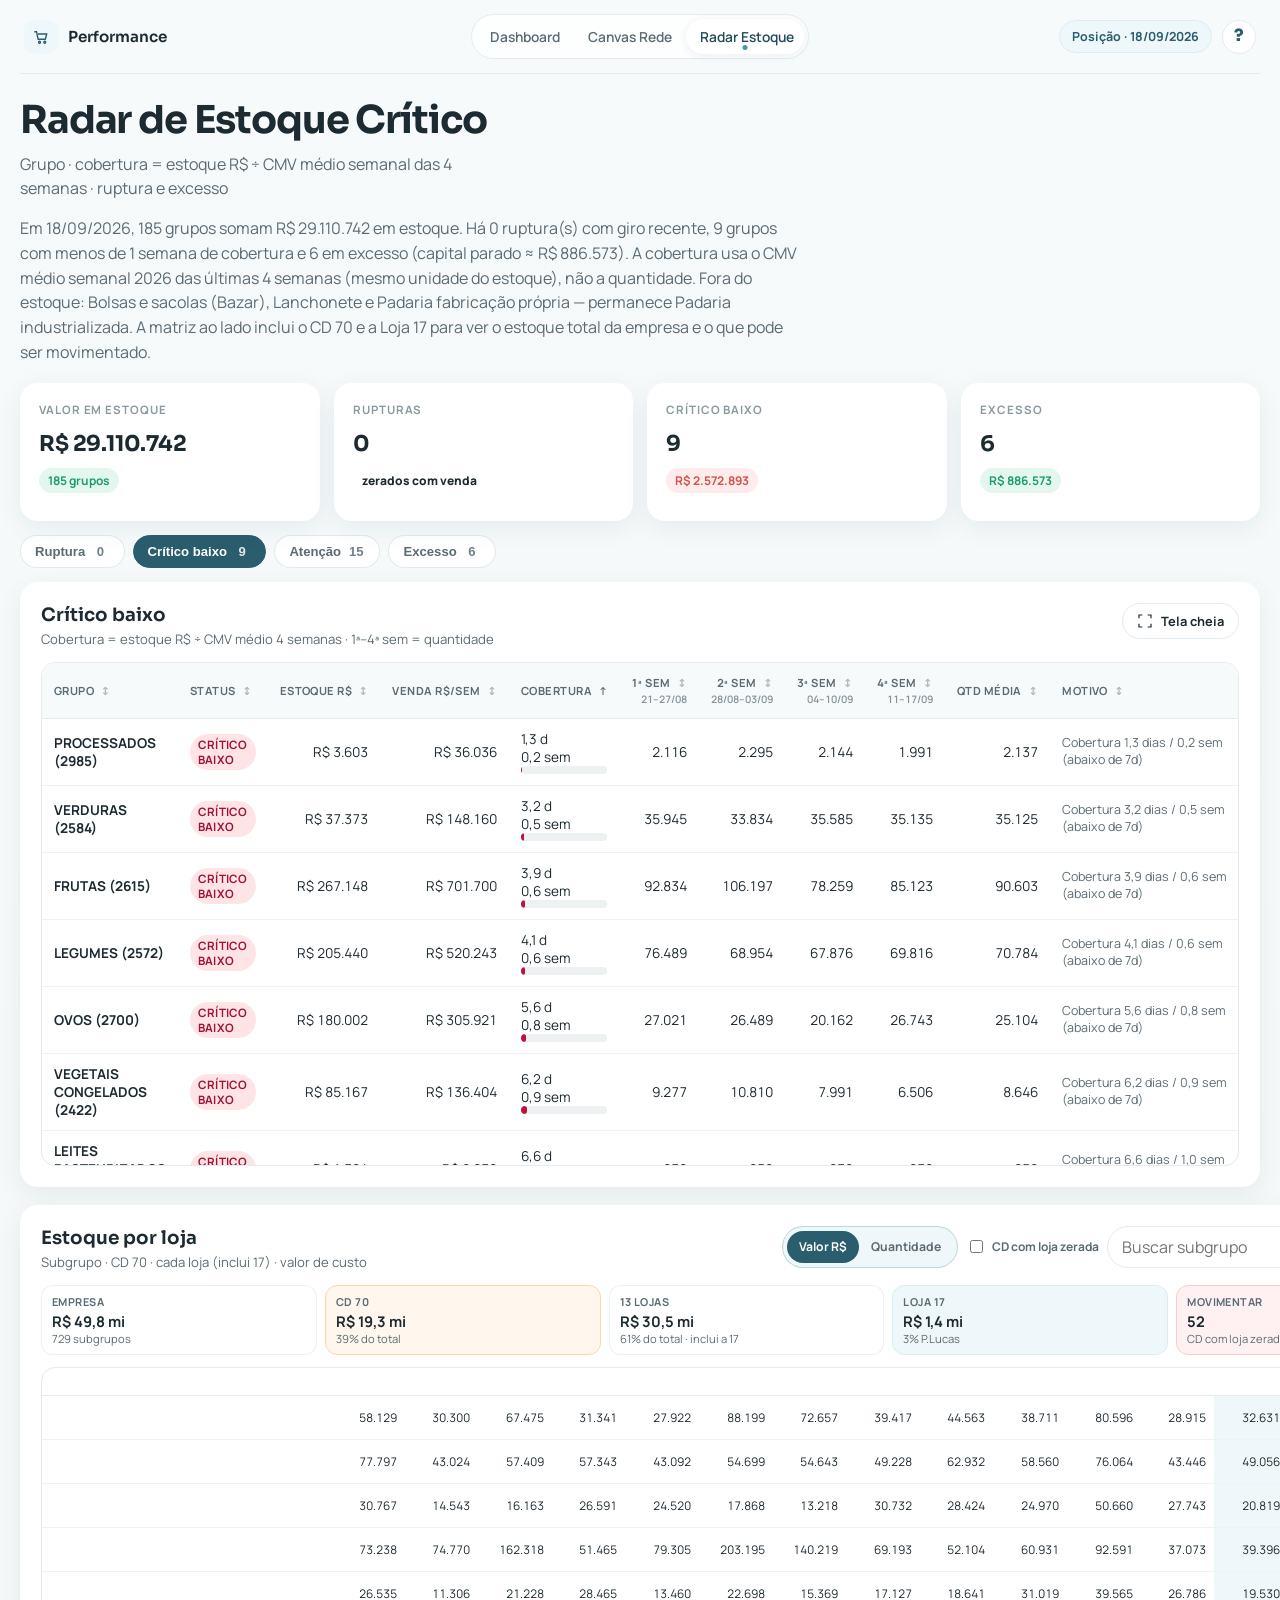
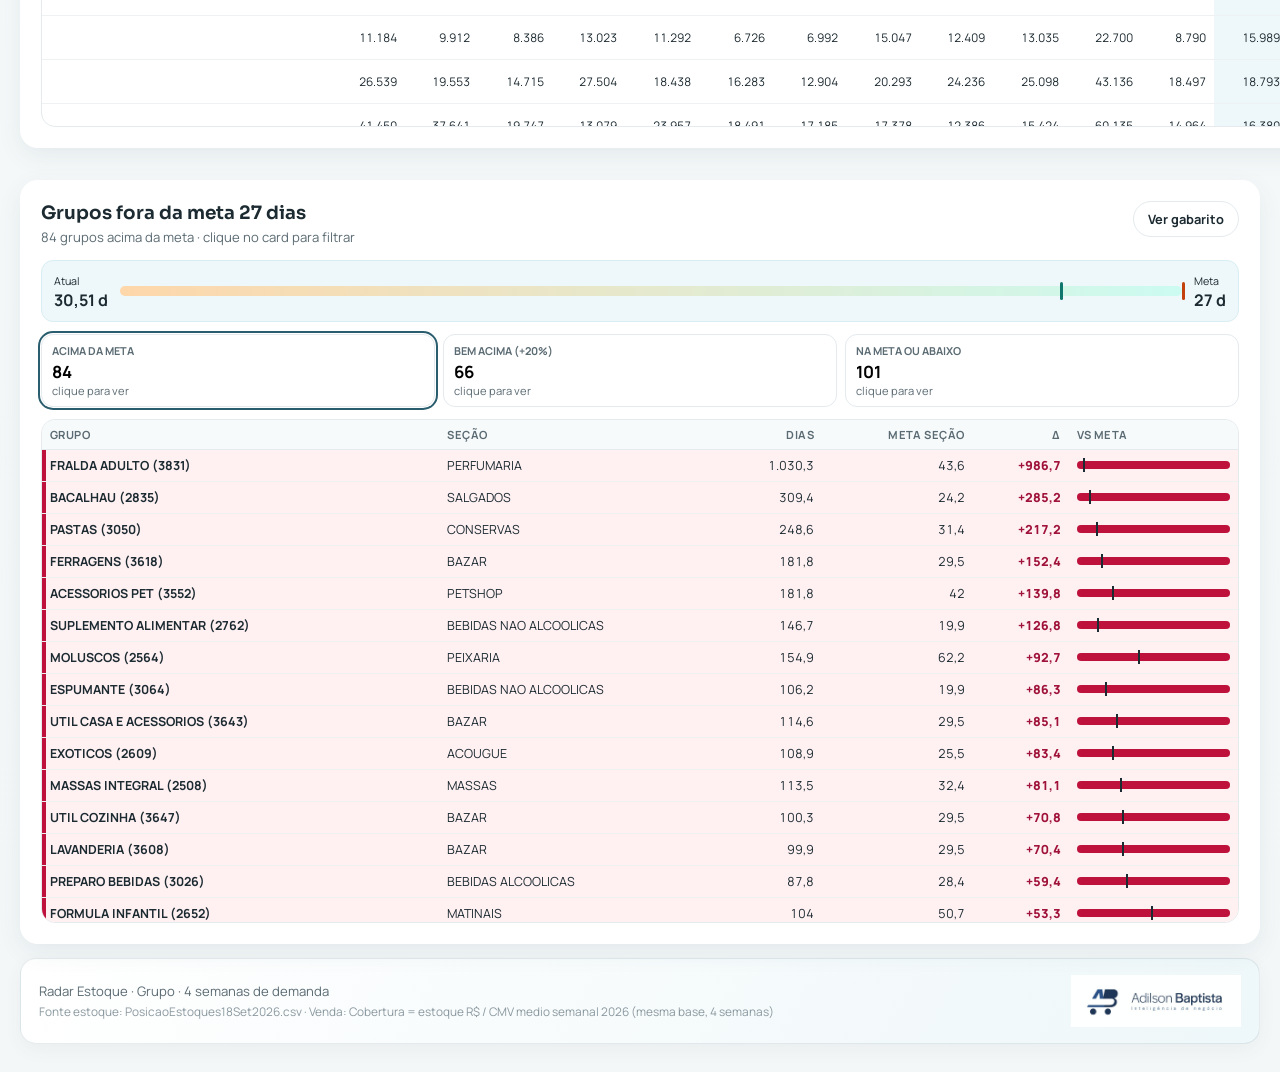
==== commit 30f7b1f6: "feat: compacta o gabarito 30-27 e filtra grupos ao clicar nos cards. Co-authored-by: Cursor <cursora" ====
--- a/estoque.html
+++ b/estoque.html
@@ -304,14 +304,33 @@
       top: 0;
       right: 0;
       z-index: 4001;
-      width: min(480px, 100vw);
+      width: min(420px, 100vw);
       height: 100%;
       background: #fff;
-      padding: 18px 18px 28px;
+      padding: 14px 14px 16px;
       overflow: auto;
       box-sizing: border-box;
       border-left: 1px solid var(--line);
     }
+    .est-help-drawer.is-gabarito {
+      display: flex;
+      flex-direction: column;
+      overflow: hidden;
+    }
+    .est-help-drawer[hidden],
+    .est-help-drawer.is-gabarito[hidden] {
+      display: none !important;
+    }
+    .est-help-drawer.is-gabarito #estHelpGabarito {
+      flex: 1 1 auto;
+      min-height: 0;
+      overflow: hidden;
+      display: flex;
+      flex-direction: column;
+    }
+    .est-help-drawer.is-gabarito .est-help-head { margin-bottom: 6px; }
+    .est-help-drawer.is-gabarito .est-help-head h2 { font-size: 1rem; }
+    .est-help-drawer.is-gabarito .est-help-tabs { margin-bottom: 6px; }
     .est-help-head {
       display: flex;
       align-items: center;
@@ -354,20 +373,65 @@
     .est-help-card.warn { background: #fff7ed; border-color: #fed7aa; }
     .est-help-mini {
       width: 100%;
+      min-width: 0 !important;
+      max-width: 100%;
       border-collapse: collapse;
-      font-size: 0.74rem;
-      margin-top: 8px;
-    }
-    .est-help-mini th,
-    .est-help-mini td {
+      font-size: 0.68rem;
+      table-layout: fixed;
+      margin: 0;
+    }
+    .est-gab-head {
+      display: flex;
+      justify-content: space-between;
+      gap: 8px;
+      margin: 0 0 6px;
+      font-size: 0.68rem;
+      color: var(--ink-soft);
+    }
+    .est-gab-head strong { color: var(--ink); }
+    .est-gab-grid {
+      display: grid;
+      grid-template-columns: 1fr 1fr;
+      gap: 0 10px;
+      flex: 1 1 auto;
+      min-height: 0;
+      overflow: auto;
+      align-content: start;
+    }
+    .est-gab-row {
+      display: grid;
+      grid-template-columns: minmax(0, 1fr) auto auto;
+      gap: 4px;
+      align-items: baseline;
+      padding: 0;
+      line-height: 1.28;
+      border-bottom: 1px solid var(--line);
+      font-size: 0.62rem;
+      font-variant-numeric: tabular-nums;
+    }
+    .est-gab-row b {
+      overflow: hidden;
+      text-overflow: ellipsis;
+      white-space: nowrap;
+      font-weight: 700;
+      color: var(--ink);
+    }
+    .est-gab-row span { color: var(--ink); white-space: nowrap; }
+    .est-gab-row i { font-style: normal; color: var(--ink-soft); white-space: nowrap; }
+    .est-gab-foot {
+      margin-top: 6px;
       padding: 5px 6px;
-      border-bottom: 1px solid var(--line);
-      text-align: right;
-      font-variant-numeric: tabular-nums;
-    }
-    .est-help-mini th:first-child,
-    .est-help-mini td:first-child { text-align: left; }
-    .est-help-mini tfoot td { font-weight: 800; }
+      border-radius: 8px;
+      background: #eef7f9;
+      font-size: 0.7rem;
+      font-weight: 800;
+      display: flex;
+      justify-content: space-between;
+      gap: 8px;
+    }
+    @media (max-width: 360px) {
+      .est-gab-grid { grid-template-columns: 1fr; }
+    }
     .est-journey {
       display: grid;
       grid-template-columns: auto 1fr auto;
@@ -403,16 +467,28 @@
       gap: 8px;
       margin-bottom: 12px;
     }
-    .est-fora-kpis article {
+    .est-fora-kpis article,
+    .est-fora-kpis button.est-fora-card {
       padding: 8px 10px;
       border-radius: 12px;
       border: 1px solid var(--line);
       background: #fff;
+      text-align: left;
+      font: inherit;
+      cursor: pointer;
+      width: 100%;
+    }
+    .est-fora-kpis button.est-fora-card:hover { border-color: var(--teal-500); }
+    .est-fora-kpis button.est-fora-card.is-active {
+      outline: 2px solid var(--teal-800);
+      outline-offset: 1px;
     }
     .est-fora-kpis small { display: block; font-size: 0.68rem; font-weight: 700; text-transform: uppercase; color: var(--ink-soft); }
-    .est-fora-kpis strong { display: block; margin-top: 2px; }
-    .est-fora-kpis article.is-over { background: #fff1f2; border-color: #fecaca; }
-    .est-fora-kpis article.is-ok { background: #f0fdfa; border-color: #99f6e4; }
+    .est-fora-kpis strong { display: block; margin-top: 2px; font-size: 1.05rem; }
+    .est-fora-kpis span { display: block; font-size: 0.7rem; color: var(--ink-soft); }
+    .est-fora-kpis .is-over { background: #fff1f2; border-color: #fecaca; }
+    .est-fora-kpis .is-far { background: #fff1f2; border-color: #fecaca; }
+    .est-fora-kpis .is-ok { background: #f0fdfa; border-color: #99f6e4; }
     .est-fora-table { min-width: 780px; font-size: 0.78rem; }
     .est-fora-table th,
     .est-fora-table td {
@@ -426,6 +502,8 @@
     .est-fora-table tr.is-far td:first-child { box-shadow: inset 4px 0 0 #be123c; }
     .est-fora-table .delta-over { color: #9f1239; font-weight: 800; }
     .est-fora-table .delta-ok { color: #0f766e; font-weight: 700; }
+    .est-fora-table tr.is-ok td { background: #f0fdfa; }
+    .est-fora-table tr.is-ok td:first-child { box-shadow: inset 4px 0 0 #0f766e; }
     .meta-track {
       position: relative;
       height: 8px;
@@ -1216,13 +1294,12 @@
         meta27.linhas
           .map(([nome, dias, part]) => {
             const alvo = dias * metaFator;
-            return `<tr>
-              <td>${esc(nome)}</td>
-              <td>${num(dias, 2)}</td>
-              <td>${num(part, 2)}%</td>
-              <td>${num(alvo, 2)}</td>
-              <td>${num(alvo - dias, 2)}</td>
-            </tr>`;
+            const short = nome.split("\\").pop().trim();
+            return `<div class="est-gab-row" title="${esc(nome)} · ${num(part, 2)}% venda">
+              <b>${esc(short)}</b>
+              <span>${num(dias, 1)}→${num(alvo, 1)}</span>
+              <i>${num(alvo - dias, 1)}</i>
+            </div>`;
           })
           .join("");
 
@@ -1232,6 +1309,9 @@
         });
         document.getElementById("estHelpRegras").hidden = key !== "regras";
         document.getElementById("estHelpGabarito").hidden = key !== "gabarito";
+        document.getElementById("estHelpDrawer").classList.toggle("is-gabarito", key === "gabarito");
+        document.getElementById("estHelpTitle").textContent =
+          key === "gabarito" ? "Gabarito 30→27" : "Regras do radar";
       };
       const openHelp = (tab) => {
         document.getElementById("estHelpBackdrop").hidden = false;
@@ -1242,6 +1322,7 @@
       const closeHelp = () => {
         document.getElementById("estHelpBackdrop").hidden = true;
         document.getElementById("estHelpDrawer").hidden = true;
+        document.getElementById("estHelpDrawer").classList.remove("is-gabarito");
         document.getElementById("estHelpBtn").setAttribute("aria-expanded", "false");
       };
 
@@ -1261,22 +1342,12 @@
           <p>Partida = 30,51 dias da loja (gabarito nível 2). Meta = 27 dias. Fator 27 ÷ 30,51 = −11,5% no estoque, mantendo a % de venda de cada seção. Dias-meta da seção = dias atuais × esse fator. Grupo acima da meta = cobertura do grupo maior que o dias-meta da seção.</p>
         `;
         document.getElementById("estHelpGabarito").innerHTML = `
-          <p>Realidade <strong>30,51 d</strong> → objetivo <strong>27 d</strong>. Participações de venda ficam iguais; cada seção reduz 11,5% dos dias.</p>
-          <table class="est-help-mini">
-            <thead>
-              <tr><th>Nível 2</th><th>Atual</th><th>% venda</th><th>Meta 27d</th><th>Δ</th></tr>
-            </thead>
-            <tbody>${gabaritoRowsHtml()}</tbody>
-            <tfoot>
-              <tr>
-                <td>LOJA</td>
-                <td>${num(meta27.atual, 2)}</td>
-                <td>100%</td>
-                <td>${num(meta27.alvo, 2)}</td>
-                <td>${num(meta27.alvo - meta27.atual, 2)}</td>
-              </tr>
-            </tfoot>
-          </table>
+          <p class="est-gab-head"><strong>Atual → meta 27 d</strong><span>−11,5% · % venda igual</span></p>
+          <div class="est-gab-grid">${gabaritoRowsHtml()}</div>
+          <div class="est-gab-foot">
+            <span>LOJA</span>
+            <span>${num(meta27.atual, 2)} → ${num(meta27.alvo, 2)} d (${num(meta27.alvo - meta27.atual, 2)})</span>
+          </div>
         `;
       };
 
@@ -1294,40 +1365,44 @@
         `;
       };
 
-      const renderForaMeta = () => {
-        const grupos = data.grupos || [];
-        const rows = grupos
-          .map((g) => {
-            const meta = metaBySecao[normKey(g.secao)];
-            if (!meta || g.diasCobertura == null) return null;
-            const delta = Number(g.diasCobertura) - meta.alvo;
-            return { ...g, meta, delta, over: delta > 0.05 };
-          })
-          .filter(Boolean)
-          .sort((a, b) => b.delta - a.delta);
-        const over = rows.filter((r) => r.over);
-        const far = over.filter((r) => r.delta / r.meta.alvo >= 0.2);
-        document.getElementById("estForaKpis").innerHTML = `
-          <article class="is-over"><small>Acima da meta</small><strong>${over.length}</strong><span>grupos a reduzir</span></article>
-          <article class="is-over"><small>Bem acima (+20%)</small><strong>${far.length}</strong><span>prioridade</span></article>
-          <article class="is-ok"><small>Na meta ou abaixo</small><strong>${rows.length - over.length}</strong><span>já no caminho</span></article>
-        `;
+      let foraFilter = "over";
+      let foraRows = [];
+
+      const isFar = (r) => r.over && r.delta / r.meta.alvo >= 0.2;
+
+      const paintForaTable = () => {
+        const shown = foraRows.filter((r) => {
+          if (foraFilter === "far") return isFar(r);
+          if (foraFilter === "ok") return !r.over;
+          return r.over;
+        });
+        const labels = {
+          over: "acima da meta",
+          far: "bem acima da meta (+20%)",
+          ok: "na meta ou abaixo",
+        };
         document.getElementById("estForaSub").textContent =
-          `${over.length} grupos acima do dias-meta da seção · barra laranja/vermelha = fora · traço = meta`;
-        const shown = rows.filter((r) => r.over);
+          `${shown.length} grupos ${labels[foraFilter] || ""} · clique no card para filtrar`;
+        document.querySelectorAll("#estForaKpis [data-filter]").forEach((btn) => {
+          const on = btn.getAttribute("data-filter") === foraFilter;
+          btn.classList.toggle("is-active", on);
+          btn.setAttribute("aria-pressed", on ? "true" : "false");
+        });
         document.getElementById("estForaBody").innerHTML = shown
           .map((r) => {
             const scale = Math.max(r.diasCobertura, r.meta.alvo, 1);
             const fill = Math.min(100, (r.diasCobertura / scale) * 100);
             const mark = Math.min(100, (r.meta.alvo / scale) * 100);
-            const farRow = r.delta / r.meta.alvo >= 0.2;
-            const tone = farRow ? "danger" : "warn";
-            return `<tr class="${farRow ? "is-far" : "is-over"}">
+            const farRow = isFar(r);
+            const tone = r.over ? (farRow ? "danger" : "warn") : "ok";
+            const cls = r.over ? (farRow ? "is-far" : "is-over") : "is-ok";
+            const deltaTxt = `${r.delta > 0 ? "+" : ""}${num(r.delta, 1)}`;
+            return `<tr class="${cls}">
               <td><strong>${esc(r.nome)}</strong></td>
               <td>${esc(r.secao || r.meta.secao)}</td>
               <td class="num">${num(r.diasCobertura, 1)}</td>
               <td class="num">${num(r.meta.alvo, 1)}</td>
-              <td class="num delta-over">+${num(r.delta, 1)}</td>
+              <td class="num ${r.over ? "delta-over" : "delta-ok"}">${deltaTxt}</td>
               <td>
                 <div class="meta-track" title="${num(r.diasCobertura, 1)} d vs meta ${num(r.meta.alvo, 1)} d">
                   <div class="meta-fill ${tone}" style="width:${fill}%"></div>
@@ -1337,6 +1412,39 @@
             </tr>`;
           })
           .join("");
+      };
+
+      const renderForaMeta = () => {
+        const grupos = data.grupos || [];
+        foraRows = grupos
+          .map((g) => {
+            const meta = metaBySecao[normKey(g.secao)];
+            if (!meta || g.diasCobertura == null) return null;
+            const delta = Number(g.diasCobertura) - meta.alvo;
+            return { ...g, meta, delta, over: delta > 0.05 };
+          })
+          .filter(Boolean)
+          .sort((a, b) => b.delta - a.delta);
+        const over = foraRows.filter((r) => r.over);
+        const far = over.filter(isFar);
+        const ok = foraRows.length - over.length;
+        document.getElementById("estForaKpis").innerHTML = `
+          <button type="button" class="est-fora-card is-over" data-filter="over" aria-pressed="true">
+            <small>Acima da meta</small><strong>${over.length}</strong><span>clique para ver</span>
+          </button>
+          <button type="button" class="est-fora-card is-far" data-filter="far" aria-pressed="false">
+            <small>Bem acima (+20%)</small><strong>${far.length}</strong><span>clique para ver</span>
+          </button>
+          <button type="button" class="est-fora-card is-ok" data-filter="ok" aria-pressed="false">
+            <small>Na meta ou abaixo</small><strong>${ok}</strong><span>clique para ver</span>
+          </button>`;
+        document.querySelectorAll("#estForaKpis [data-filter]").forEach((btn) => {
+          btn.addEventListener("click", () => {
+            foraFilter = btn.getAttribute("data-filter") || "over";
+            paintForaTable();
+          });
+        });
+        paintForaTable();
       };
 
       renderHelp();
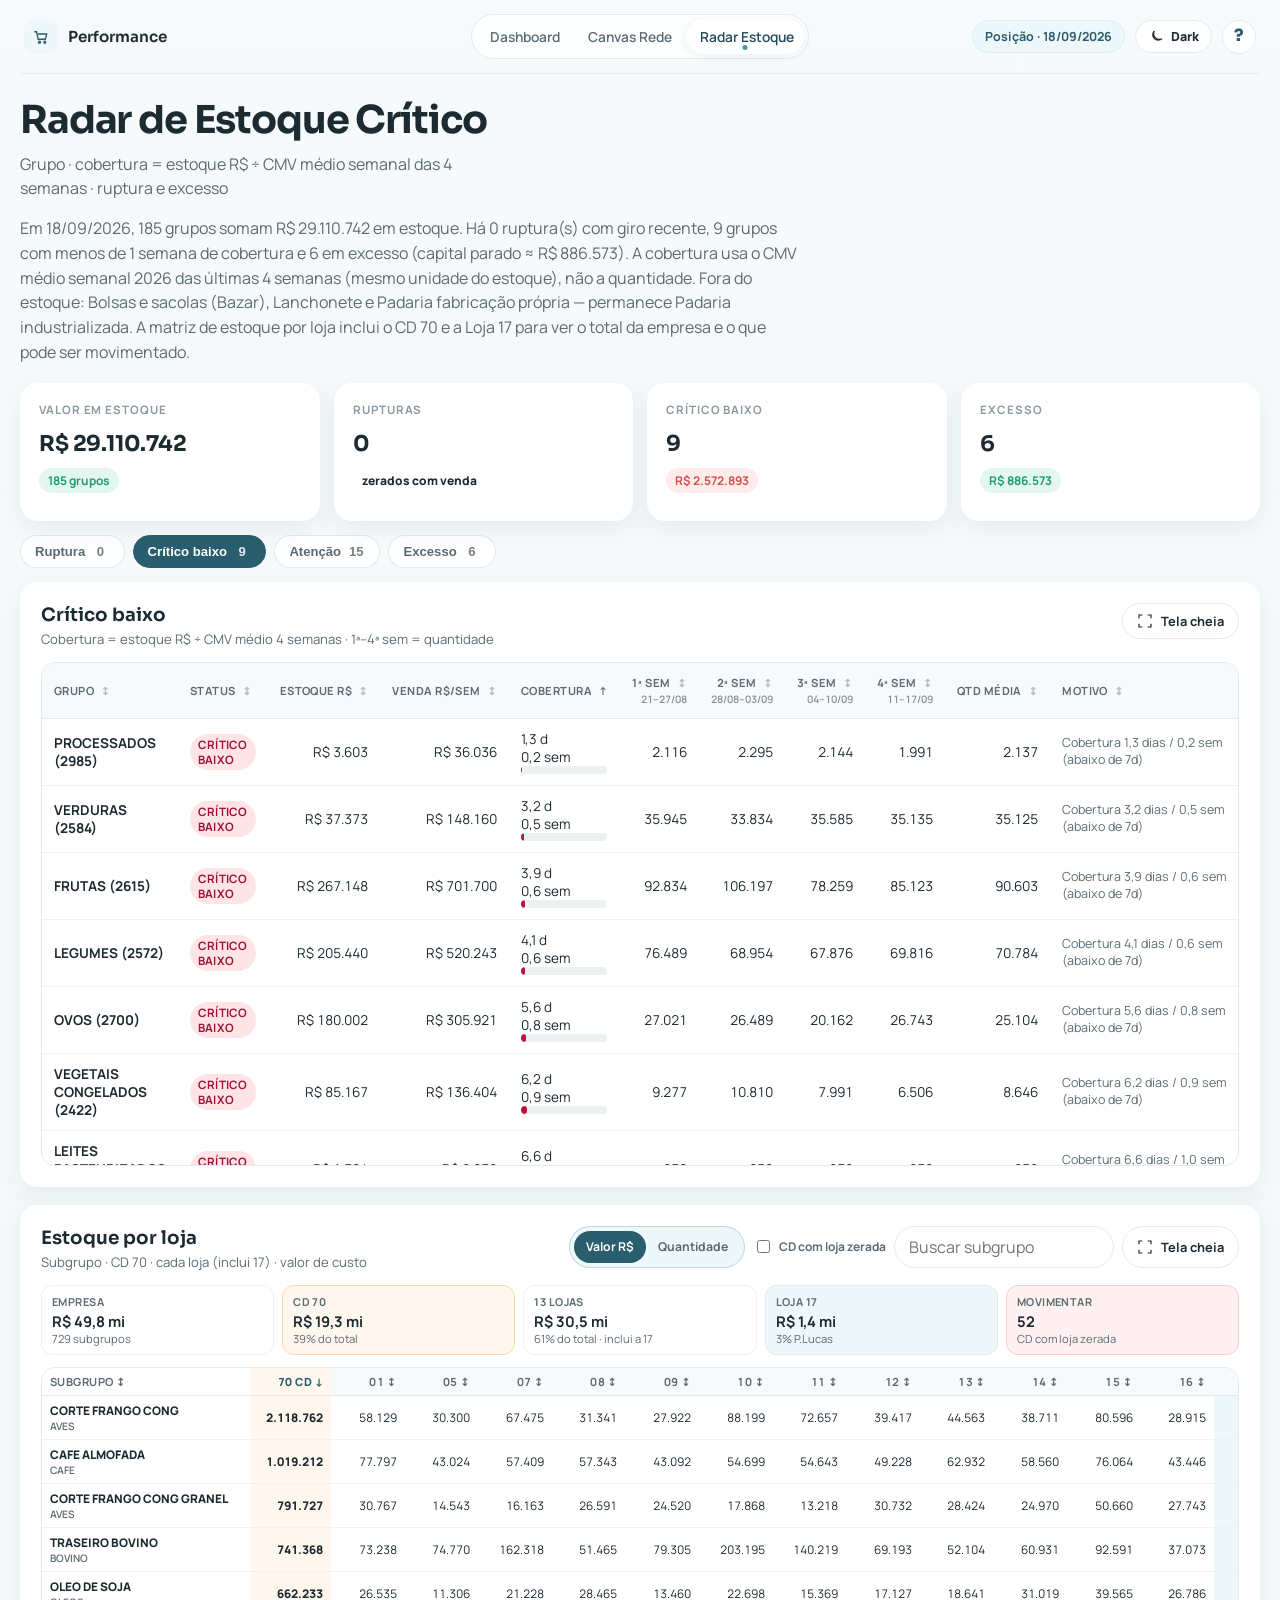
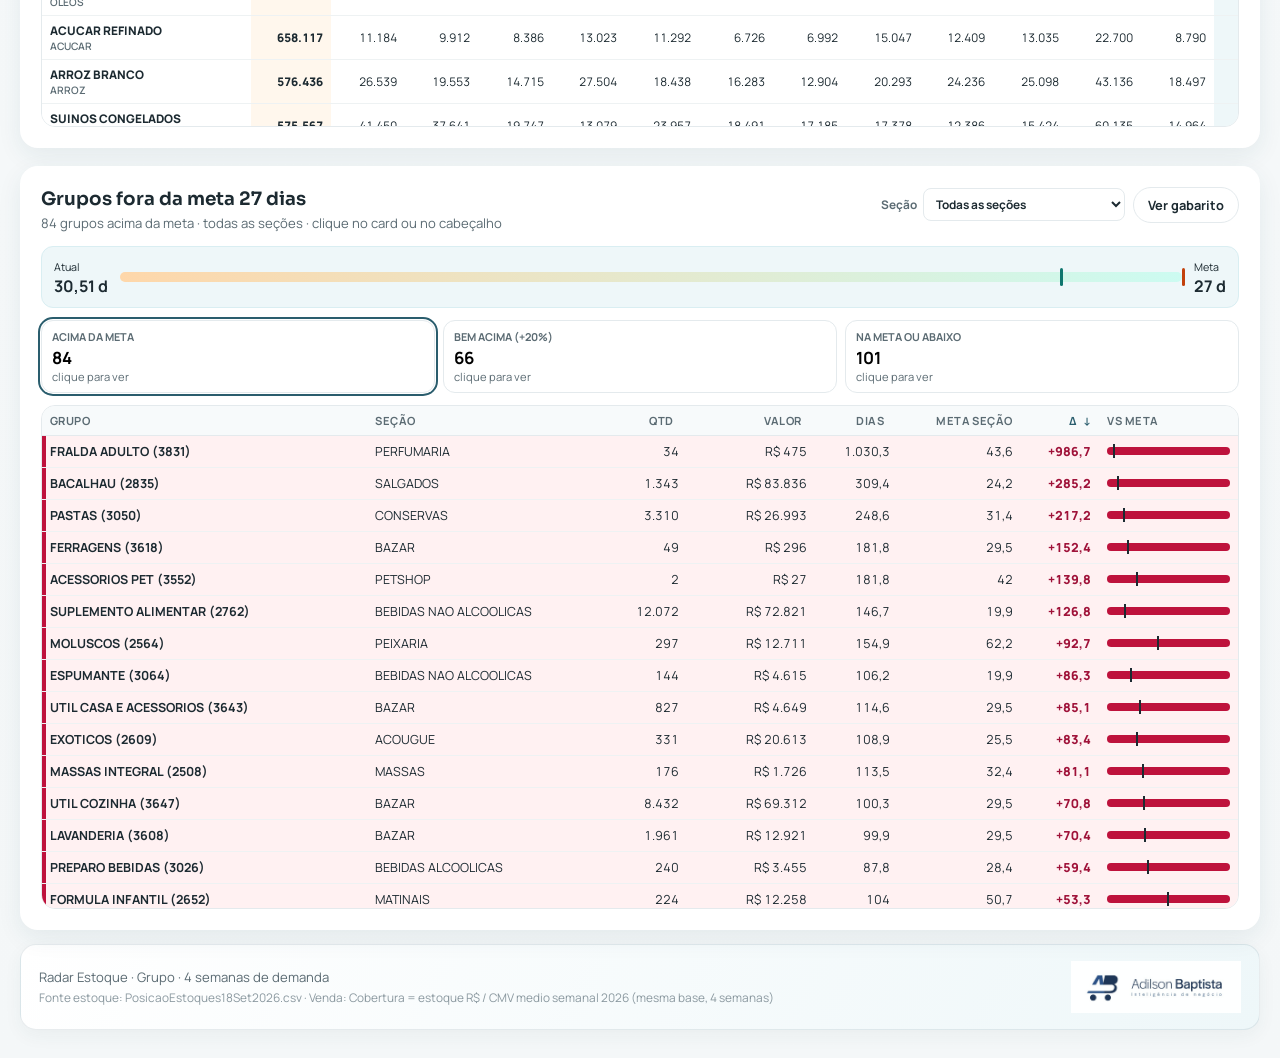
==== commit db0c577d: "feat: alinha o radar, abre o gabarito no card e adiciona o visual Dark. Co-authored-by: Cursor <curs" ====
--- a/estoque.html
+++ b/estoque.html
@@ -8,6 +8,15 @@
   <link rel="preconnect" href="https://fonts.gstatic.com" crossorigin />
   <link href="https://fonts.googleapis.com/css2?family=Manrope:wght@400;500;600;700;800&family=Sora:wght@500;600;700&display=swap" rel="stylesheet" />
   <link rel="stylesheet" href="styles.css" />
+  <script>
+    (function () {
+      try {
+        if (localStorage.getItem("perf-theme") === "dark") {
+          document.documentElement.classList.add("theme-dark");
+        }
+      } catch (e) {}
+    })();
+  </script>
   <style>
     .est-hero { margin-bottom: 16px; }
     .est-hero h1 { margin: 0 0 6px; }
@@ -51,12 +60,7 @@
       color: var(--ink-soft);
       line-height: 1.55;
     }
-    .est-grid-2 {
-      display: grid;
-      grid-template-columns: 1.45fr 0.55fr;
-      gap: 16px;
-      margin-bottom: 18px;
-    }
+    .est-matriz-panel { margin-bottom: 18px; }
     .est-matriz-panel .table-wrap { max-height: 360px; }
     .est-matriz-panel.is-expanded .table-wrap,
     .est-matriz-panel:fullscreen .table-wrap,
@@ -384,53 +388,139 @@
       display: flex;
       justify-content: space-between;
       gap: 8px;
-      margin: 0 0 6px;
-      font-size: 0.68rem;
+      margin: 0 0 10px;
+      font-size: 0.78rem;
       color: var(--ink-soft);
     }
     .est-gab-head strong { color: var(--ink); }
-    .est-gab-grid {
+    .est-gab-view {
+      display: flex;
+      flex-direction: column;
+      min-height: 420px;
+    }
+    .est-gab-view[hidden],
+    #estForaMain[hidden] {
+      display: none !important;
+    }
+    .est-gab-board {
       display: grid;
-      grid-template-columns: 1fr 1fr;
-      gap: 0 10px;
+      grid-template-columns: repeat(3, minmax(0, 1fr));
+      gap: 8px;
       flex: 1 1 auto;
-      min-height: 0;
-      overflow: auto;
-      align-content: start;
-    }
-    .est-gab-row {
-      display: grid;
-      grid-template-columns: minmax(0, 1fr) auto auto;
-      gap: 4px;
-      align-items: baseline;
-      padding: 0;
-      line-height: 1.28;
-      border-bottom: 1px solid var(--line);
-      font-size: 0.62rem;
-      font-variant-numeric: tabular-nums;
-    }
-    .est-gab-row b {
+    }
+    .est-gab-tile {
+      display: flex;
+      flex-direction: column;
+      gap: 8px;
+      padding: 10px 12px;
+      border: 1px solid var(--line);
+      border-radius: 12px;
+      background: #fff;
+      text-align: left;
+      font: inherit;
+      cursor: pointer;
+      color: inherit;
+      transition:
+        transform 0.28s cubic-bezier(0.2, 0.8, 0.2, 1),
+        opacity 0.22s ease,
+        box-shadow 0.28s ease,
+        border-color 0.22s ease,
+        background 0.22s ease;
+    }
+    .est-gab-board:hover .est-gab-tile:not(:hover):not(:focus-visible) {
+      opacity: 0.38;
+      transform: scale(0.97);
+    }
+    .est-gab-tile:hover,
+    .est-gab-tile:focus-visible {
+      z-index: 1;
+      opacity: 1;
+      transform: translateY(-3px) scale(1.03);
+      background: #f0fdfa;
+      border-color: var(--teal-500);
+      box-shadow: 0 12px 28px rgba(15, 118, 110, 0.16);
+      outline: none;
+    }
+    .est-gab-tile .gab-name {
+      font-size: 0.8rem;
+      font-weight: 800;
       overflow: hidden;
       text-overflow: ellipsis;
       white-space: nowrap;
+      transition: color 0.22s ease, letter-spacing 0.22s ease;
+    }
+    .est-gab-tile:hover .gab-name,
+    .est-gab-tile:focus-visible .gab-name {
+      color: var(--teal-800);
+      letter-spacing: 0.02em;
+    }
+    .gab-metrics {
+      display: flex;
+      align-items: stretch;
+      gap: 6px;
+    }
+    .gab-atual,
+    .gab-meta {
+      flex: 1;
+      padding: 5px 8px;
+      border-radius: 8px;
+      font-variant-numeric: tabular-nums;
+      transition: transform 0.28s cubic-bezier(0.2, 0.8, 0.2, 1), box-shadow 0.22s ease;
+    }
+    .gab-atual { background: #fff7ed; }
+    .gab-meta { background: #ccfbf1; }
+    .gab-atual small,
+    .gab-meta small {
+      display: block;
+      font-size: 0.62rem;
       font-weight: 700;
-      color: var(--ink);
-    }
-    .est-gab-row span { color: var(--ink); white-space: nowrap; }
-    .est-gab-row i { font-style: normal; color: var(--ink-soft); white-space: nowrap; }
+      text-transform: uppercase;
+      letter-spacing: 0.04em;
+      color: var(--ink-soft);
+    }
+    .gab-atual strong,
+    .gab-meta strong {
+      display: block;
+      font-size: 0.95rem;
+      line-height: 1.2;
+    }
+    .est-gab-tile:hover .gab-atual,
+    .est-gab-tile:hover .gab-meta,
+    .est-gab-tile:focus-visible .gab-atual,
+    .est-gab-tile:focus-visible .gab-meta {
+      animation: gab-focus-num 0.5s ease;
+      box-shadow: inset 0 0 0 2px rgba(15, 118, 110, 0.28);
+    }
+    .est-gab-tile:hover .gab-atual,
+    .est-gab-tile:focus-visible .gab-atual {
+      box-shadow: inset 0 0 0 2px #c2410c;
+    }
+    @keyframes gab-focus-num {
+      0% { transform: scale(0.9); }
+      55% { transform: scale(1.1); }
+      100% { transform: scale(1); }
+    }
+    .gab-part {
+      font-size: 0.68rem;
+      font-style: normal;
+      color: var(--ink-soft);
+    }
     .est-gab-foot {
-      margin-top: 6px;
-      padding: 5px 6px;
-      border-radius: 8px;
+      margin-top: 10px;
+      padding: 8px 10px;
+      border-radius: 10px;
       background: #eef7f9;
-      font-size: 0.7rem;
+      font-size: 0.8rem;
       font-weight: 800;
       display: flex;
       justify-content: space-between;
       gap: 8px;
     }
-    @media (max-width: 360px) {
-      .est-gab-grid { grid-template-columns: 1fr; }
+    @media (max-width: 900px) {
+      .est-gab-board { grid-template-columns: repeat(2, minmax(0, 1fr)); }
+    }
+    @media (max-width: 560px) {
+      .est-gab-board { grid-template-columns: 1fr; }
     }
     .est-journey {
       display: grid;
@@ -489,7 +579,35 @@
     .est-fora-kpis .is-over { background: #fff1f2; border-color: #fecaca; }
     .est-fora-kpis .is-far { background: #fff1f2; border-color: #fecaca; }
     .est-fora-kpis .is-ok { background: #f0fdfa; border-color: #99f6e4; }
-    .est-fora-table { min-width: 780px; font-size: 0.78rem; }
+    .est-fora-secao {
+      display: inline-flex;
+      align-items: center;
+      gap: 6px;
+      font-size: 0.74rem;
+      font-weight: 700;
+      color: var(--ink-soft);
+    }
+    .est-fora-secao select {
+      min-width: 180px;
+      max-width: 240px;
+      padding: 6px 8px;
+      border: 1px solid var(--line);
+      border-radius: 8px;
+      background: #fff;
+      font: inherit;
+      color: var(--ink);
+    }
+    .est-fora-table { min-width: 920px; font-size: 0.78rem; }
+    .est-fora-table th.sortable { cursor: pointer; user-select: none; }
+    .est-fora-table th.sortable:hover { color: var(--teal-800); }
+    .est-fora-table th.sortable.is-active { color: var(--teal-800); }
+    .est-fora-table th.sortable .sort-ind {
+      display: inline-block;
+      margin-left: 3px;
+      opacity: 0.4;
+      font-size: 0.7rem;
+    }
+    .est-fora-table th.sortable.is-active .sort-ind { opacity: 1; }
     .est-fora-table th,
     .est-fora-table td {
       padding: 7px 8px;
@@ -520,6 +638,192 @@
       width: 2px;
       height: 14px;
       background: var(--ink);
+    }
+    .theme-toggle {
+      display: inline-flex;
+      align-items: center;
+      gap: 7px;
+      border: 1px solid var(--line);
+      background: #fff;
+      color: var(--ink);
+      border-radius: 999px;
+      padding: 7px 12px;
+      font: inherit;
+      font-size: 0.78rem;
+      font-weight: 800;
+      cursor: pointer;
+      white-space: nowrap;
+      transition: 0.2s ease;
+    }
+    .theme-toggle svg { width: 16px; height: 16px; flex: 0 0 auto; }
+    .theme-toggle .icon-sun { display: none; }
+    .theme-toggle:hover { border-color: var(--teal-500); color: var(--teal-800); }
+    html.theme-dark .theme-toggle {
+      background: rgba(61, 214, 224, 0.12);
+      border-color: rgba(61, 214, 224, 0.45);
+      color: #7ee8ef;
+    }
+    html.theme-dark .theme-toggle .icon-moon { display: none; }
+    html.theme-dark .theme-toggle .icon-sun { display: block; }
+    @media (max-width: 980px) {
+      .theme-toggle-label { display: none; }
+      .theme-toggle { padding: 8px; }
+    }
+
+    html.theme-dark body {
+      color: #e8eef6;
+      background:
+        radial-gradient(900px 480px at 8% -10%, rgba(61, 214, 224, 0.16), transparent 50%),
+        radial-gradient(700px 400px at 100% 0%, rgba(59, 91, 219, 0.18), transparent 46%),
+        linear-gradient(180deg, #8b96ae 0%, #6f7a94 100%);
+    }
+    html.theme-dark .topnav {
+      background: #152036;
+      border: 0;
+      border-radius: 22px;
+      padding: 12px 16px;
+      margin-top: 14px;
+      margin-bottom: 18px;
+      box-shadow: 0 16px 40px rgba(15, 23, 42, 0.28);
+    }
+    html.theme-dark .brand-pill {
+      background: rgba(61, 214, 224, 0.14);
+      color: #7ee8ef;
+    }
+    html.theme-dark .topnav-brand { color: #f4f8fb; }
+    html.theme-dark .topnav-links {
+      background: rgba(255, 255, 255, 0.04);
+      border-color: rgba(255, 255, 255, 0.08);
+    }
+    html.theme-dark .nav-link { color: #9aabc0; }
+    html.theme-dark .nav-link:hover { color: #7ee8ef; }
+    html.theme-dark .nav-link.active {
+      color: #7ee8ef;
+      background: transparent;
+      box-shadow: none;
+      outline: 1.5px solid #3dd6e0;
+      outline-offset: -1px;
+    }
+    html.theme-dark .nav-link.active::after { background: #3dd6e0; }
+    html.theme-dark .period-mini {
+      background: rgba(61, 214, 224, 0.12);
+      border-color: rgba(61, 214, 224, 0.28);
+      color: #7ee8ef;
+    }
+    html.theme-dark .est-help-btn {
+      background: rgba(61, 214, 224, 0.12);
+      border-color: rgba(61, 214, 224, 0.45);
+      color: #7ee8ef;
+    }
+    html.theme-dark .est-help-btn:hover,
+    html.theme-dark .est-help-btn[aria-expanded="true"] {
+      background: #3dd6e0;
+      color: #152036;
+      border-color: #3dd6e0;
+    }
+    html.theme-dark .page-head h1 { color: #152036; }
+    html.theme-dark .lede { color: #243044; }
+    html.theme-dark .est-exec {
+      color: #243044;
+    }
+    html.theme-dark .kpi,
+    html.theme-dark .panel {
+      border: 0;
+      border-radius: 22px;
+      box-shadow: 0 16px 36px rgba(15, 23, 42, 0.22);
+    }
+    html.theme-dark .kpi {
+      background: linear-gradient(180deg, #1c2b48 0%, #121a2e 100%);
+    }
+    html.theme-dark .kpi-label { color: #8ea0b3; }
+    html.theme-dark .kpi-value { color: #fff; }
+    html.theme-dark .kpi .delta { background: rgba(61, 214, 224, 0.16); color: #7ee8ef; }
+    html.theme-dark .est-tab {
+      background: #152036;
+      border-color: rgba(255, 255, 255, 0.08);
+      color: #9aabc0;
+    }
+    html.theme-dark .est-tab.active {
+      background: #3dd6e0;
+      color: #102033;
+      border-color: #3dd6e0;
+    }
+    html.theme-dark .table-panel,
+    html.theme-dark .chart-panel {
+      background: #f7f8fb;
+      color: #1c2a31;
+    }
+    html.theme-dark .table-panel .panel-head h2,
+    html.theme-dark .chart-panel .panel-head h2 { color: #152036; }
+    html.theme-dark .table-panel .panel-head p,
+    html.theme-dark .chart-panel .panel-head p { color: #5b6b73; }
+    html.theme-dark .search input,
+    html.theme-dark .expand-btn,
+    html.theme-dark .est-fora-secao select {
+      background: #fff;
+      color: #1c2a31;
+      border-color: #e4eaed;
+    }
+    html.theme-dark .chip {
+      background: #fff;
+      color: #5b6b73;
+      border-color: #e4eaed;
+    }
+    html.theme-dark .chip.active {
+      background: #3dd6e0;
+      color: #102033;
+      border-color: #3dd6e0;
+    }
+    html.theme-dark .table-wrap { border-color: #e4eaed; background: #fff; }
+    html.theme-dark thead th { background: #eef2f6; color: #5b6b73; }
+    html.theme-dark tbody td { border-bottom-color: #eef2f3; }
+    html.theme-dark .est-journey {
+      background: #eef4f8;
+      border-color: #d9e3ea;
+    }
+    html.theme-dark .est-help-drawer {
+      background: #152036;
+      border-left-color: rgba(61, 214, 224, 0.22);
+      color: #e8eef6;
+    }
+    html.theme-dark .est-help-head h2,
+    html.theme-dark .est-help-pane h3 { color: #f4f8fb; }
+    html.theme-dark .est-help-close { color: #9aabc0; }
+    html.theme-dark .est-help-pane { color: #9aabc0; }
+    html.theme-dark .est-help-tab {
+      background: #1c2b48;
+      border-color: rgba(255, 255, 255, 0.08);
+      color: #9aabc0;
+    }
+    html.theme-dark .est-help-tab.active {
+      background: #3dd6e0;
+      color: #102033;
+      border-color: #3dd6e0;
+    }
+    html.theme-dark .est-help-card {
+      background: rgba(255, 255, 255, 0.04);
+      border-color: rgba(255, 255, 255, 0.08);
+    }
+    html.theme-dark .est-help-card strong { color: #f4f8fb; }
+    html.theme-dark .est-help-card.danger { background: rgba(255, 107, 107, 0.12); border-color: rgba(255, 107, 107, 0.28); }
+    html.theme-dark .est-help-card.warn { background: rgba(255, 196, 80, 0.12); border-color: rgba(255, 196, 80, 0.28); }
+    html.theme-dark .est-gab-tile {
+      background: #fff;
+      border-color: #e4eaed;
+    }
+    html.theme-dark .est-gab-tile:hover,
+    html.theme-dark .est-gab-tile:focus-visible {
+      background: #eef8f8;
+      border-color: #3dd6e0;
+    }
+    html.theme-dark .est-gab-foot { background: #eef4f8; }
+    html.theme-dark .footer { color: #243044; }
+    html.theme-dark .footer .muted { color: #3a4658; }
+    html.theme-dark .footer-logo { filter: drop-shadow(0 8px 16px rgba(15, 23, 42, 0.25)); }
+    html.theme-dark .table-panel.is-expanded,
+    html.theme-dark .table-panel:fullscreen,
+    html.theme-dark .table-panel:-webkit-full-screen {
+      background: #6f7a94;
     }
   </style>
 </head>
@@ -543,6 +847,16 @@
       </nav>
       <div class="topnav-right">
         <span class="period-mini" id="estPosicao">Posição · —</span>
+        <button type="button" class="theme-toggle" id="themeToggle" aria-pressed="false" title="Visual Dark para apresentação">
+          <svg class="icon-moon" viewBox="0 0 24 24" fill="none" stroke="currentColor" stroke-width="1.8" aria-hidden="true">
+            <path d="M21 14.5A8.5 8.5 0 0 1 9.5 3 7 7 0 1 0 21 14.5z"/>
+          </svg>
+          <svg class="icon-sun" viewBox="0 0 24 24" fill="none" stroke="currentColor" stroke-width="1.8" aria-hidden="true">
+            <circle cx="12" cy="12" r="4"/>
+            <path d="M12 3v1.5M12 19.5V21M4.2 4.2l1.1 1.1M18.7 18.7l1.1 1.1M3 12h1.5M19.5 12H21M4.2 19.8l1.1-1.1M18.7 5.3l1.1-1.1"/>
+          </svg>
+          <span class="theme-toggle-label">Dark</span>
+        </button>
         <button type="button" class="est-help-btn" id="estHelpBtn" aria-haspopup="dialog" aria-expanded="false" title="Regras e gabarito de cobertura">
           ?
         </button>
@@ -604,8 +918,7 @@
         </div>
       </section>
 
-      <div class="est-grid-2">
-        <section class="panel table-panel est-matriz-panel" id="estMatrizPanel">
+      <section class="panel table-panel est-matriz-panel" id="estMatrizPanel">
           <div class="panel-head row">
             <div>
               <h2>Estoque por loja</h2>
@@ -644,27 +957,6 @@
             </table>
           </div>
         </section>
-        <section class="panel chart-panel est-excesso-panel">
-          <div class="panel-head">
-            <h2>Maior capital em excesso</h2>
-              <p>Clique em Estoque para ordenar · cobertura &gt; 60 dias</p>
-            </div>
-            <div class="table-wrap">
-              <table class="est-excesso-table" id="estExcessoTable">
-                <thead>
-                  <tr>
-                    <th>Grupo</th>
-                    <th>Dias</th>
-                    <th class="sortable is-active" data-sort="valorEstoque" id="estExcessoSortValor" title="Ordenar por valor de estoque">
-                      Estoque <span class="sort-ind" aria-hidden="true">↓</span>
-                    </th>
-                  </tr>
-                </thead>
-                <tbody id="estExcessoMini"></tbody>
-              </table>
-            </div>
-          </section>
-        </div>
 
         <section class="panel table-panel est-meta-panel" id="estForaPanel">
           <div class="panel-head row">
@@ -673,11 +965,18 @@
               <p id="estForaSub">Cobertura do grupo vs dias-meta da seção (gabarito × 27/30,51)</p>
             </div>
             <div class="table-tools">
-              <button type="button" class="expand-btn" id="estGabaritoBtn" title="Abrir gabarito atual × meta">
+              <label class="est-fora-secao">
+                <span>Seção</span>
+                <select id="estForaSecao" aria-label="Filtrar por seção">
+                  <option value="">Todas as seções</option>
+                </select>
+              </label>
+              <button type="button" class="expand-btn" id="estGabaritoBtn" aria-pressed="false" title="Abrir gabarito atual × meta">
                 Ver gabarito
               </button>
             </div>
           </div>
+          <div id="estForaMain">
           <div class="est-journey" id="estJourney"></div>
           <div class="est-fora-kpis" id="estForaKpis"></div>
           <div class="table-wrap">
@@ -686,15 +985,19 @@
                 <tr>
                   <th>Grupo</th>
                   <th>Seção</th>
-                  <th class="num">Dias</th>
+                  <th class="num sortable" data-sort="qtdEstoque" title="Ordenar por quantidade em estoque">Qtd <span class="sort-ind" aria-hidden="true"></span></th>
+                  <th class="num sortable" data-sort="valorEstoque" title="Ordenar por valor de estoque">Valor <span class="sort-ind" aria-hidden="true"></span></th>
+                  <th class="num sortable" data-sort="diasCobertura" title="Ordenar por dias de cobertura">Dias <span class="sort-ind" aria-hidden="true"></span></th>
                   <th class="num">Meta seção</th>
-                  <th class="num">Δ</th>
+                  <th class="num sortable is-active" data-sort="delta" title="Ordenar pelo desvio da meta">Δ <span class="sort-ind" aria-hidden="true">↓</span></th>
                   <th>Vs meta</th>
                 </tr>
               </thead>
               <tbody id="estForaBody"></tbody>
             </table>
           </div>
+          </div>
+          <div class="est-gab-view" id="estGabaritoView" hidden></div>
         </section>
 
       <footer class="footer">
@@ -741,7 +1044,7 @@
         `e ${t.excesso} em excesso (capital parado ≈ ${brl(t.valorEmExcesso)}). ` +
         `A cobertura usa o CMV médio semanal 2026 das últimas 4 semanas (mesmo unidade do estoque), não a quantidade. ` +
         `Fora do estoque: Bolsas e sacolas (Bazar), Lanchonete e Padaria fabricação própria — permanece Padaria industrializada. ` +
-        `A matriz ao lado inclui o CD 70 e a Loja 17 para ver o estoque total da empresa e o que pode ser movimentado.`;
+        `A matriz de estoque por loja inclui o CD 70 e a Loja 17 para ver o total da empresa e o que pode ser movimentado.`;
 
       document.getElementById("estKpis").innerHTML = [
         ["Valor em estoque", brl(t.valorEstoque), `${num(t.grupos)} grupos`, t.valorEstoque],
@@ -781,7 +1084,6 @@
       let active = tabs.find((x) => x[2] > 0)?.[0] || "excesso";
       let prioSortKey = "valorEstoque";
       let prioSortDir = "desc";
-      let excessoSortDir = "desc";
 
       const shortPeriodo = (p) => {
         const match = String(p.periodo2026 || "").match(
@@ -822,8 +1124,6 @@
           if (bEmpty) return -1;
           return dir === "asc" ? Number(av) - Number(bv) : Number(bv) - Number(av);
         });
-
-      const sortByValor = (rows, dir) => sortRows(rows, "valorEstoque", dir);
 
       const applyTabDefaultSort = () => {
         if (active === "excesso" || active === "ruptura") {
@@ -902,24 +1202,6 @@
           .join("");
       };
 
-      const renderExcessoMini = () => {
-        const rows = sortByValor(data.topExcesso || data.excesso || [], excessoSortDir).slice(0, 12);
-        const sortEl = document.getElementById("estExcessoSortValor");
-        if (sortEl) {
-          sortEl.classList.add("is-active");
-          sortEl.querySelector(".sort-ind").textContent = excessoSortDir === "asc" ? "↑" : "↓";
-        }
-        document.getElementById("estExcessoMini").innerHTML = rows
-          .map(
-            (r) =>
-              `<tr title="${r.nome}">
-                <td>${r.nome}</td>
-                <td>${diasTxt(r.diasCobertura)}</td>
-                <td>${brl(r.valorEstoque)}</td>
-              </tr>`
-          )
-          .join("");
-      };
 
       const tabsEl = document.getElementById("estTabs");
       const paintTabs = () => {
@@ -950,10 +1232,6 @@
           prioSortDir = textSortKeys.has(key) || key === "diasCobertura" ? "asc" : "desc";
         }
         renderTable();
-      });
-      document.getElementById("estExcessoSortValor")?.addEventListener("click", () => {
-        excessoSortDir = excessoSortDir === "desc" ? "asc" : "desc";
-        renderExcessoMini();
       });
 
       const dist = data.distribuicao || { lojas: [], linhas: [], totais: {} };
@@ -1295,23 +1573,30 @@
           .map(([nome, dias, part]) => {
             const alvo = dias * metaFator;
             const short = nome.split("\\").pop().trim();
-            return `<div class="est-gab-row" title="${esc(nome)} · ${num(part, 2)}% venda">
-              <b>${esc(short)}</b>
-              <span>${num(dias, 1)}→${num(alvo, 1)}</span>
-              <i>${num(alvo - dias, 1)}</i>
-            </div>`;
+            return `<button type="button" class="est-gab-tile" data-secao="${esc(normKey(short))}" title="${esc(nome)}">
+              <b class="gab-name">${esc(short)}</b>
+              <div class="gab-metrics">
+                <span class="gab-atual"><small>Atual</small><strong>${num(dias, 1)}</strong></span>
+                <span class="gab-meta"><small>Meta</small><strong>${num(alvo, 1)}</strong></span>
+              </div>
+              <em class="gab-part">${num(part, 2)}% venda · ${num(alvo - dias, 1)} d</em>
+            </button>`;
           })
           .join("");
 
       const setHelpTab = (key) => {
+        if (key === "gabarito") {
+          closeHelp();
+          openGabaritoCard();
+          return;
+        }
         document.querySelectorAll(".est-help-tab").forEach((b) => {
           b.classList.toggle("active", b.getAttribute("data-help") === key);
         });
-        document.getElementById("estHelpRegras").hidden = key !== "regras";
-        document.getElementById("estHelpGabarito").hidden = key !== "gabarito";
-        document.getElementById("estHelpDrawer").classList.toggle("is-gabarito", key === "gabarito");
-        document.getElementById("estHelpTitle").textContent =
-          key === "gabarito" ? "Gabarito 30→27" : "Regras do radar";
+        document.getElementById("estHelpRegras").hidden = false;
+        document.getElementById("estHelpGabarito").hidden = true;
+        document.getElementById("estHelpDrawer").classList.remove("is-gabarito");
+        document.getElementById("estHelpTitle").textContent = "Regras do radar";
       };
       const openHelp = (tab) => {
         document.getElementById("estHelpBackdrop").hidden = false;
@@ -1339,17 +1624,52 @@
           <h3>Matriz por loja</h3>
           <p>Subgrupo × CD 70 + 13 lojas (inclui 17). Célula vermelha = estoque no CD e zero na loja. Filtro Valor R$ / Quantidade.</p>
           <h3>Meta 27 dias</h3>
-          <p>Partida = 30,51 dias da loja (gabarito nível 2). Meta = 27 dias. Fator 27 ÷ 30,51 = −11,5% no estoque, mantendo a % de venda de cada seção. Dias-meta da seção = dias atuais × esse fator. Grupo acima da meta = cobertura do grupo maior que o dias-meta da seção.</p>
+          <p>Partida = 30,51 dias da loja (gabarito nível 2). Meta = 27 dias. Fator 27 ÷ 30,51 = −11,5% no estoque, mantendo a % de venda de cada seção. Dias-meta da seção = dias atuais × esse fator. Grupo acima da meta = cobertura do grupo maior que o dias-meta da seção. Qtd e Valor mostram o peso do estoque; o filtro de seção lista todos os grupos daquela seção. Excesso acima de 60 dias continua na aba Excesso do card de prioridades.</p>
         `;
-        document.getElementById("estHelpGabarito").innerHTML = `
-          <p class="est-gab-head"><strong>Atual → meta 27 d</strong><span>−11,5% · % venda igual</span></p>
-          <div class="est-gab-grid">${gabaritoRowsHtml()}</div>
+        document.getElementById("estHelpGabarito").innerHTML = "";
+        document.getElementById("estGabaritoView").innerHTML = `
+          <p class="est-gab-head"><strong>Gabarito 30,51 d → 27 d</strong><span>passe o cursor na seção · atual e meta se destacam</span></p>
+          <div class="est-gab-board">${gabaritoRowsHtml()}</div>
           <div class="est-gab-foot">
             <span>LOJA</span>
-            <span>${num(meta27.atual, 2)} → ${num(meta27.alvo, 2)} d (${num(meta27.alvo - meta27.atual, 2)})</span>
+            <span>Atual ${num(meta27.atual, 2)} d → Meta ${num(meta27.alvo, 2)} d (${num(meta27.alvo - meta27.atual, 2)})</span>
           </div>
         `;
-      };
+        document.querySelectorAll("#estGabaritoView .est-gab-tile").forEach((tile) => {
+          tile.addEventListener("click", () => {
+            const key = tile.getAttribute("data-secao") || "";
+            const sel = document.getElementById("estForaSecao");
+            if (sel && key) {
+              sel.value = key;
+              foraSecao = key;
+              foraFilter = "all";
+              paintForaCards();
+              paintForaTable();
+            }
+            closeGabaritoCard();
+          });
+        });
+      };
+
+      const setGabaritoOpen = (open) => {
+        document.getElementById("estForaMain").hidden = open;
+        document.getElementById("estGabaritoView").hidden = !open;
+        const btn = document.getElementById("estGabaritoBtn");
+        if (btn) {
+          btn.textContent = open ? "Voltar aos grupos" : "Ver gabarito";
+          btn.setAttribute("aria-pressed", open ? "true" : "false");
+        }
+        document.getElementById("estForaPanel")?.classList.toggle("is-gabarito", open);
+        if (open) {
+          document.getElementById("estForaSub").textContent =
+            "Passe o cursor na seção para focar o nome, o atual e a meta";
+          document.getElementById("estForaPanel")?.scrollIntoView({ block: "start", behavior: "smooth" });
+        } else {
+          paintForaTable();
+        }
+      };
+      const openGabaritoCard = () => setGabaritoOpen(true);
+      const closeGabaritoCard = () => setGabaritoOpen(false);
 
       const renderJourney = () => {
         const maxD = Math.max(meta27.atual, meta27.alvo);
@@ -1366,27 +1686,81 @@
       };
 
       let foraFilter = "over";
+      let foraSecao = "";
+      let foraSortKey = "delta";
+      let foraSortDir = "desc";
       let foraRows = [];
 
       const isFar = (r) => r.over && r.delta / r.meta.alvo >= 0.2;
 
+      const rowsInSecao = () =>
+        foraRows.filter((r) => !foraSecao || normKey(r.secao || r.meta.secao) === foraSecao);
+
+      const sortFora = (rows) => {
+        const dir = foraSortDir;
+        const key = foraSortKey;
+        return [...rows].sort((a, b) => {
+          const av = key === "delta" ? a.delta : a[key];
+          const bv = key === "delta" ? b.delta : b[key];
+          const aEmpty = av == null || av === "";
+          const bEmpty = bv == null || bv === "";
+          if (aEmpty && bEmpty) return 0;
+          if (aEmpty) return 1;
+          if (bEmpty) return -1;
+          return dir === "asc" ? Number(av) - Number(bv) : Number(bv) - Number(av);
+        });
+      };
+
+      const paintForaCards = () => {
+        const base = rowsInSecao();
+        const over = base.filter((r) => r.over);
+        const far = over.filter(isFar);
+        const ok = base.length - over.length;
+        document.getElementById("estForaKpis").innerHTML = `
+          <button type="button" class="est-fora-card is-over" data-filter="over" aria-pressed="${foraFilter === "over"}">
+            <small>Acima da meta</small><strong>${over.length}</strong><span>clique para ver</span>
+          </button>
+          <button type="button" class="est-fora-card is-far" data-filter="far" aria-pressed="${foraFilter === "far"}">
+            <small>Bem acima (+20%)</small><strong>${far.length}</strong><span>clique para ver</span>
+          </button>
+          <button type="button" class="est-fora-card is-ok" data-filter="ok" aria-pressed="${foraFilter === "ok"}">
+            <small>Na meta ou abaixo</small><strong>${ok}</strong><span>clique para ver</span>
+          </button>`;
+        document.querySelectorAll("#estForaKpis [data-filter]").forEach((btn) => {
+          btn.classList.toggle("is-active", btn.getAttribute("data-filter") === foraFilter);
+          btn.addEventListener("click", () => {
+            foraFilter = btn.getAttribute("data-filter") || "over";
+            paintForaCards();
+            paintForaTable();
+          });
+        });
+      };
+
       const paintForaTable = () => {
-        const shown = foraRows.filter((r) => {
-          if (foraFilter === "far") return isFar(r);
-          if (foraFilter === "ok") return !r.over;
-          return r.over;
-        });
+        const shown = sortFora(
+          rowsInSecao().filter((r) => {
+            if (foraFilter === "all") return true;
+            if (foraFilter === "far") return isFar(r);
+            if (foraFilter === "ok") return !r.over;
+            return r.over;
+          })
+        );
         const labels = {
+          all: "da seção",
           over: "acima da meta",
           far: "bem acima da meta (+20%)",
           ok: "na meta ou abaixo",
         };
+        const secLbl = foraSecao
+          ? (rowsInSecao()[0] && (rowsInSecao()[0].secao || rowsInSecao()[0].meta.secao)) || "seção"
+          : "todas as seções";
         document.getElementById("estForaSub").textContent =
-          `${shown.length} grupos ${labels[foraFilter] || ""} · clique no card para filtrar`;
-        document.querySelectorAll("#estForaKpis [data-filter]").forEach((btn) => {
-          const on = btn.getAttribute("data-filter") === foraFilter;
-          btn.classList.toggle("is-active", on);
-          btn.setAttribute("aria-pressed", on ? "true" : "false");
+          `${shown.length} grupos ${labels[foraFilter] || ""} · ${secLbl} · clique no card ou no cabeçalho`;
+        document.querySelectorAll("#estForaTable th.sortable").forEach((th) => {
+          const on = th.getAttribute("data-sort") === foraSortKey;
+          th.classList.toggle("is-active", on);
+          const ind = th.querySelector(".sort-ind");
+          if (ind) ind.textContent = on ? (foraSortDir === "asc" ? "↑" : "↓") : "";
         });
         document.getElementById("estForaBody").innerHTML = shown
           .map((r) => {
@@ -1400,6 +1774,8 @@
             return `<tr class="${cls}">
               <td><strong>${esc(r.nome)}</strong></td>
               <td>${esc(r.secao || r.meta.secao)}</td>
+              <td class="num">${num(r.qtdEstoque, 0)}</td>
+              <td class="num">${brl(r.valorEstoque)}</td>
               <td class="num">${num(r.diasCobertura, 1)}</td>
               <td class="num">${num(r.meta.alvo, 1)}</td>
               <td class="num ${r.over ? "delta-over" : "delta-ok"}">${deltaTxt}</td>
@@ -1423,27 +1799,23 @@
             const delta = Number(g.diasCobertura) - meta.alvo;
             return { ...g, meta, delta, over: delta > 0.05 };
           })
-          .filter(Boolean)
-          .sort((a, b) => b.delta - a.delta);
-        const over = foraRows.filter((r) => r.over);
-        const far = over.filter(isFar);
-        const ok = foraRows.length - over.length;
-        document.getElementById("estForaKpis").innerHTML = `
-          <button type="button" class="est-fora-card is-over" data-filter="over" aria-pressed="true">
-            <small>Acima da meta</small><strong>${over.length}</strong><span>clique para ver</span>
-          </button>
-          <button type="button" class="est-fora-card is-far" data-filter="far" aria-pressed="false">
-            <small>Bem acima (+20%)</small><strong>${far.length}</strong><span>clique para ver</span>
-          </button>
-          <button type="button" class="est-fora-card is-ok" data-filter="ok" aria-pressed="false">
-            <small>Na meta ou abaixo</small><strong>${ok}</strong><span>clique para ver</span>
-          </button>`;
-        document.querySelectorAll("#estForaKpis [data-filter]").forEach((btn) => {
-          btn.addEventListener("click", () => {
-            foraFilter = btn.getAttribute("data-filter") || "over";
-            paintForaTable();
-          });
+          .filter(Boolean);
+        const seen = new Map();
+        foraRows.forEach((r) => {
+          const name = (r.secao || r.meta.secao || "").trim();
+          const key = normKey(name);
+          if (key && !seen.has(key)) seen.set(key, name);
         });
+        const sel = document.getElementById("estForaSecao");
+        const current = foraSecao;
+        sel.innerHTML =
+          `<option value="">Todas as seções</option>` +
+          [...seen.entries()]
+            .sort((a, b) => a[1].localeCompare(b[1], "pt-BR"))
+            .map(([key, name]) => `<option value="${esc(key)}">${esc(name)}</option>`)
+            .join("");
+        sel.value = current;
+        paintForaCards();
         paintForaTable();
       };
 
@@ -1458,20 +1830,63 @@
       document.querySelectorAll(".est-help-tab").forEach((btn) => {
         btn.addEventListener("click", () => setHelpTab(btn.getAttribute("data-help")));
       });
-      document.getElementById("estGabaritoBtn")?.addEventListener("click", () => openHelp("gabarito"));
+      document.getElementById("estGabaritoBtn")?.addEventListener("click", () => {
+        const open = document.getElementById("estGabaritoBtn").getAttribute("aria-pressed") === "true";
+        if (open) closeGabaritoCard();
+        else openGabaritoCard();
+      });
+      document.getElementById("estForaSecao")?.addEventListener("change", (e) => {
+        foraSecao = e.target.value || "";
+        if (foraSecao) foraFilter = "all";
+        else if (foraFilter === "all") foraFilter = "over";
+        paintForaCards();
+        paintForaTable();
+      });
+      document.querySelector("#estForaTable thead")?.addEventListener("click", (e) => {
+        const th = e.target.closest("th[data-sort]");
+        if (!th) return;
+        const key = th.getAttribute("data-sort");
+        if (foraSortKey === key) foraSortDir = foraSortDir === "desc" ? "asc" : "desc";
+        else {
+          foraSortKey = key;
+          foraSortDir = "desc";
+        }
+        paintForaTable();
+      });
       document.addEventListener("keydown", (e) => {
-        if (e.key === "Escape" && document.getElementById("estHelpBtn").getAttribute("aria-expanded") === "true") {
+        if (e.key !== "Escape") return;
+        if (document.getElementById("estHelpBtn").getAttribute("aria-expanded") === "true") {
           closeHelp();
+          return;
+        }
+        if (document.getElementById("estGabaritoBtn")?.getAttribute("aria-pressed") === "true") {
+          closeGabaritoCard();
         }
       });
 
       applyTabDefaultSort();
       paintTabs();
       renderTable();
-      renderExcessoMini();
       renderMatriz();
       renderJourney();
       renderForaMeta();
+
+      const themeBtn = document.getElementById("themeToggle");
+      if (themeBtn) {
+        const syncTheme = () => {
+          const dark = document.documentElement.classList.contains("theme-dark");
+          themeBtn.setAttribute("aria-pressed", dark ? "true" : "false");
+          themeBtn.title = dark ? "Voltar ao visual padrão" : "Visual Dark para apresentação";
+          const label = themeBtn.querySelector(".theme-toggle-label");
+          if (label) label.textContent = dark ? "Claro" : "Dark";
+        };
+        themeBtn.addEventListener("click", () => {
+          const dark = document.documentElement.classList.toggle("theme-dark");
+          try { localStorage.setItem("perf-theme", dark ? "dark" : "light"); } catch (e) {}
+          syncTheme();
+        });
+        syncTheme();
+      }
     })();
   </script>
 </body>
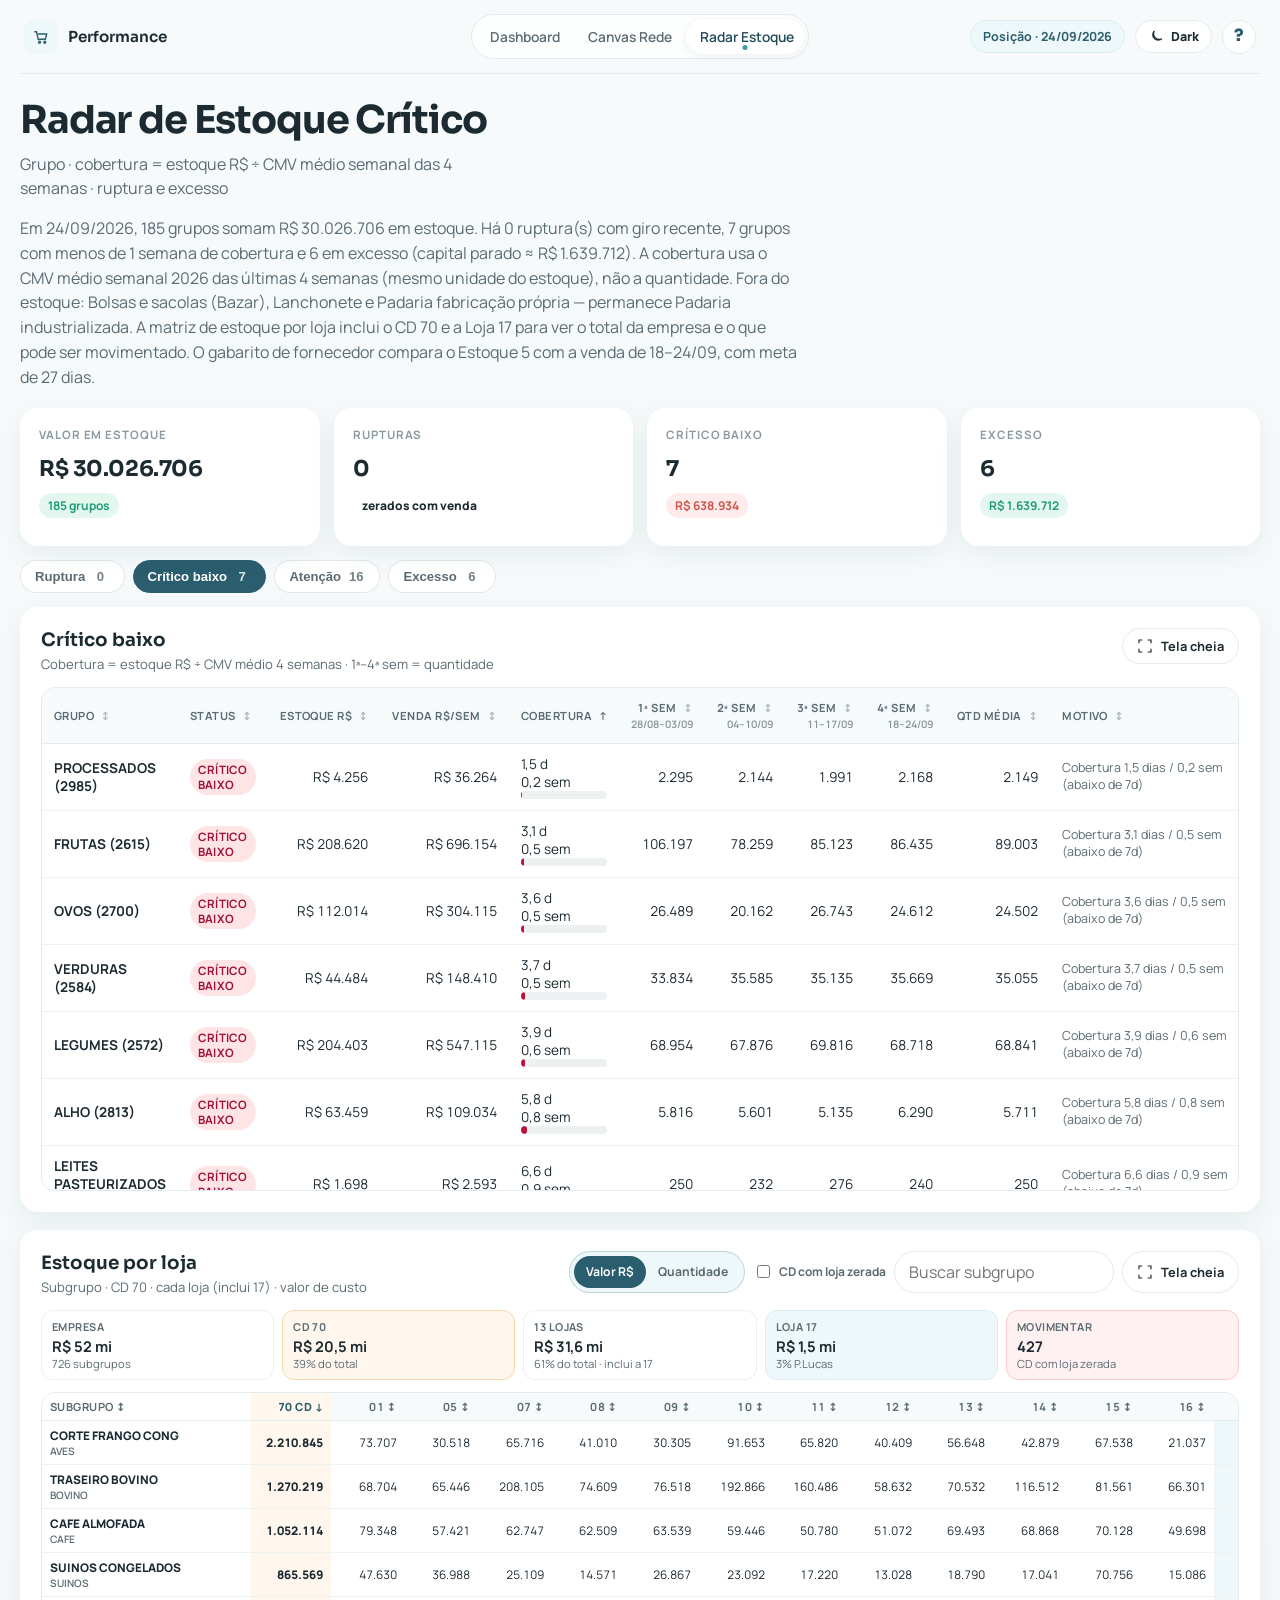
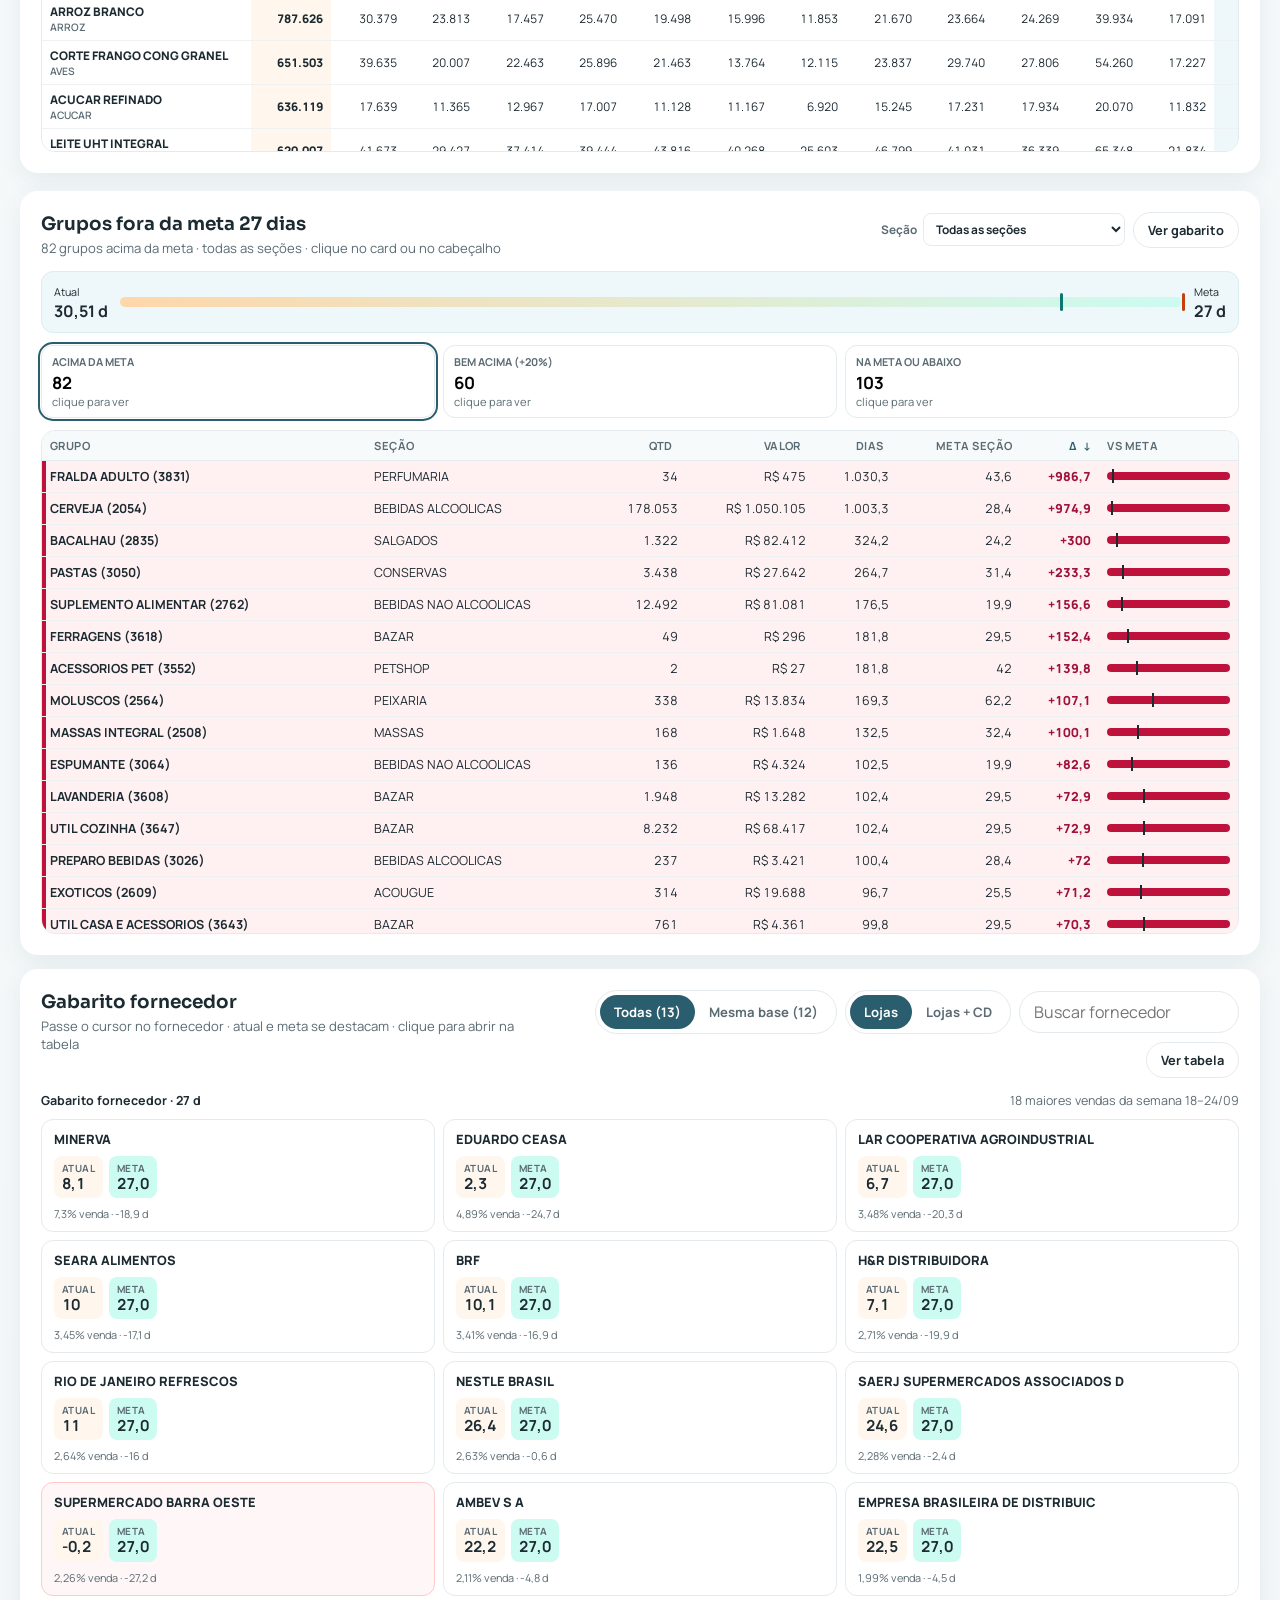
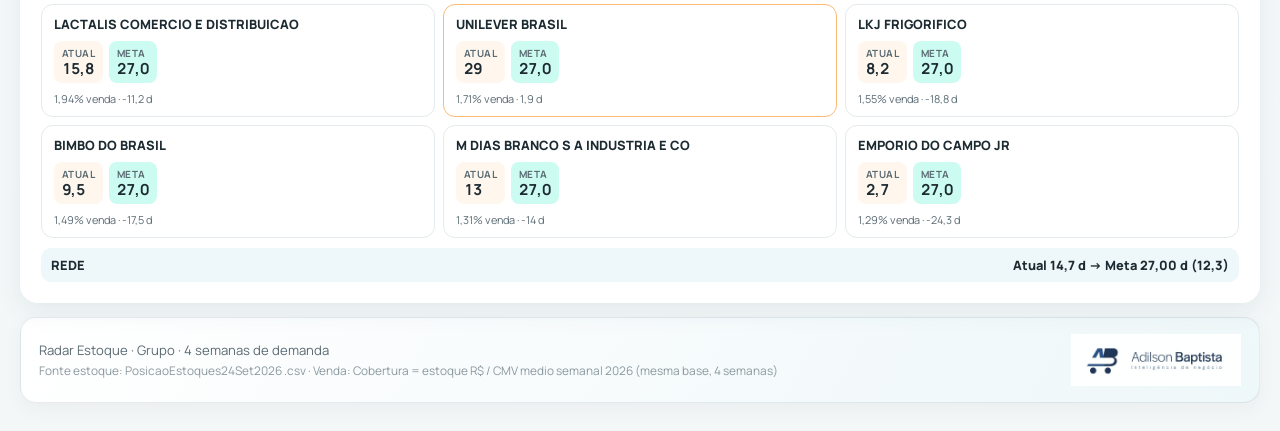
==== commit 4e8a9439: "feat: inclui semana 18-24/09, radar 24/09 e gabarito de estoque por fornecedor. Co-authored-by: Curs" ====
--- a/estoque.html
+++ b/estoque.html
@@ -399,7 +399,8 @@
       min-height: 420px;
     }
     .est-gab-view[hidden],
-    #estForaMain[hidden] {
+    #estForaMain[hidden],
+    #estFornMain[hidden] {
       display: none !important;
     }
     .est-gab-board {
@@ -817,6 +818,10 @@
       border-color: #3dd6e0;
     }
     html.theme-dark .est-gab-foot { background: #eef4f8; }
+    .est-forn-tools { display: flex; flex-wrap: wrap; gap: 8px; align-items: center; }
+    .est-gab-tile.is-over { border-color: #fdba74; }
+    .est-gab-tile.is-ruptura { border-color: #fecaca; background: #fff7f7; }
+    .est-gab-tile.is-critico { border-color: #fecaca; }
     html.theme-dark .footer { color: #243044; }
     html.theme-dark .footer .muted { color: #3a4658; }
     html.theme-dark .footer-logo { filter: drop-shadow(0 8px 16px rgba(15, 23, 42, 0.25)); }
@@ -1000,6 +1005,53 @@
           <div class="est-gab-view" id="estGabaritoView" hidden></div>
         </section>
 
+        <section class="panel table-panel est-meta-panel" id="estFornPanel">
+          <div class="panel-head row">
+            <div>
+              <h2>Gabarito fornecedor</h2>
+              <p id="estFornSub">Estoque das lojas ÷ venda da semana × 7 · meta 27 dias · clique no tile para filtrar</p>
+            </div>
+            <div class="table-tools est-forn-tools">
+              <div class="chip-group" id="estFornBase" role="group" aria-label="Base de lojas">
+                <button type="button" class="chip active" data-forn-base="todas">Todas (13)</button>
+                <button type="button" class="chip" data-forn-base="mesma">Mesma base (12)</button>
+              </div>
+              <div class="chip-group" id="estFornScope" role="group" aria-label="Estoque">
+                <button type="button" class="chip active" data-forn-scope="lojas">Lojas</button>
+                <button type="button" class="chip" data-forn-scope="all">Lojas + CD</button>
+              </div>
+              <div class="search">
+                <input type="search" id="estFornQ" placeholder="Buscar fornecedor" autocomplete="off" />
+              </div>
+              <button type="button" class="expand-btn" id="estFornGabBtn" aria-pressed="true" title="Abrir gabarito atual × meta">
+                Ver gabarito
+              </button>
+            </div>
+          </div>
+          <div id="estFornMain" hidden>
+            <div class="est-journey" id="estFornJourney"></div>
+            <div class="est-fora-kpis" id="estFornKpis"></div>
+            <div class="table-wrap">
+              <table class="est-fora-table" id="estFornTable">
+                <thead>
+                  <tr>
+                    <th>Fornecedor</th>
+                    <th class="num sortable is-active" data-forn-sort="venda">Venda <span class="sort-ind">↓</span></th>
+                    <th class="num">Part %</th>
+                    <th class="num sortable" data-forn-sort="estoque">Estoque <span class="sort-ind"></span></th>
+                    <th class="num sortable" data-forn-sort="dias">Dias <span class="sort-ind"></span></th>
+                    <th class="num">Meta</th>
+                    <th class="num sortable" data-forn-sort="delta">Δ <span class="sort-ind"></span></th>
+                    <th>Vs meta</th>
+                  </tr>
+                </thead>
+                <tbody id="estFornBody"></tbody>
+              </table>
+            </div>
+          </div>
+          <div class="est-gab-view" id="estFornGabView"></div>
+        </section>
+
       <footer class="footer">
         <div class="footer-copy">
           <p>Radar Estoque · Grupo · 4 semanas de demanda</p>
@@ -1044,7 +1096,8 @@
         `e ${t.excesso} em excesso (capital parado ≈ ${brl(t.valorEmExcesso)}). ` +
         `A cobertura usa o CMV médio semanal 2026 das últimas 4 semanas (mesmo unidade do estoque), não a quantidade. ` +
         `Fora do estoque: Bolsas e sacolas (Bazar), Lanchonete e Padaria fabricação própria — permanece Padaria industrializada. ` +
-        `A matriz de estoque por loja inclui o CD 70 e a Loja 17 para ver o total da empresa e o que pode ser movimentado.`;
+        `A matriz de estoque por loja inclui o CD 70 e a Loja 17 para ver o total da empresa e o que pode ser movimentado. ` +
+        `O gabarito de fornecedor compara o Estoque 5 com a venda de 18–24/09, com meta de 27 dias.`;
 
       document.getElementById("estKpis").innerHTML = [
         ["Valor em estoque", brl(t.valorEstoque), `${num(t.grupos)} grupos`, t.valorEstoque],
@@ -1625,6 +1678,8 @@
           <p>Subgrupo × CD 70 + 13 lojas (inclui 17). Célula vermelha = estoque no CD e zero na loja. Filtro Valor R$ / Quantidade.</p>
           <h3>Meta 27 dias</h3>
           <p>Partida = 30,51 dias da loja (gabarito nível 2). Meta = 27 dias. Fator 27 ÷ 30,51 = −11,5% no estoque, mantendo a % de venda de cada seção. Dias-meta da seção = dias atuais × esse fator. Grupo acima da meta = cobertura do grupo maior que o dias-meta da seção. Qtd e Valor mostram o peso do estoque; o filtro de seção lista todos os grupos daquela seção. Excesso acima de 60 dias continua na aba Excesso do card de prioridades.</p>
+          <h3>Gabarito fornecedor</h3>
+          <p>Estoque 5 (loja × fornecedor) cruzado com a venda da semana 18–24/09. Dias = estoque das lojas ÷ (venda da semana ÷ 7). Meta fixa de 27 dias. Mesma base tira a loja 17. Lojas + CD soma o 70 no numerador. Tile = 18 maiores vendas; a tabela lista os 551 fornecedores da semana.</p>
         `;
         document.getElementById("estHelpGabarito").innerHTML = "";
         document.getElementById("estGabaritoView").innerHTML = `
@@ -1864,12 +1919,243 @@
         }
       });
 
+      const fornData = data.fornecedores;
+      let fornBase = "todas";
+      let fornScope = "lojas";
+      let fornFilter = "over";
+      let fornSortKey = "venda";
+      let fornSortDir = "desc";
+      let fornQ = "";
+      let fornGabOpen = true;
+
+      const shortForn = (n) =>
+        String(n || "")
+          .replace(/\s+(LTDA|S\.?A\.?|EIRELI|EIRELI\.)\b.*$/i, "")
+          .trim()
+          .slice(0, 32);
+
+      const fornRows = () => {
+        if (!fornData) return [];
+        return fornBase === "mesma" ? fornData.rowsMesma || [] : fornData.rowsTodas || [];
+      };
+      const fornTot = () => (fornData && fornData.totais ? fornData.totais[fornBase] : null);
+      const fornDias = (r) => (fornScope === "all" ? r.diasAll : r.diasLojas);
+      const fornEstq = (r) => (fornScope === "all" ? r.estoqueAll : r.estoqueLojas);
+      const fornOver = (r) => {
+        const d = fornDias(r);
+        return d != null && d > 27;
+      };
+      const fornFar = (r) => {
+        const d = fornDias(r);
+        return d != null && d > 27 * 1.2;
+      };
+
+      const setFornGab = (open) => {
+        fornGabOpen = open;
+        document.getElementById("estFornMain").hidden = open;
+        document.getElementById("estFornGabView").hidden = !open;
+        const btn = document.getElementById("estFornGabBtn");
+        if (btn) {
+          btn.textContent = open ? "Ver tabela" : "Ver gabarito";
+          btn.setAttribute("aria-pressed", open ? "true" : "false");
+        }
+        document.getElementById("estFornPanel")?.classList.toggle("is-gabarito", open);
+        document.getElementById("estFornSub").textContent = open
+          ? "Passe o cursor no fornecedor · atual e meta se destacam · clique para abrir na tabela"
+          : "Estoque das lojas ÷ venda da semana × 7 · meta 27 dias";
+      };
+
+      const paintFornJourney = () => {
+        const tot = fornTot();
+        if (!tot) return;
+        const atual = fornScope === "all"
+          ? (tot.venda ? (tot.estoqueLojas + tot.estoqueCd) / (tot.venda / 7) : 0)
+          : tot.diasLojas;
+        const maxD = Math.max(atual, 27, 1);
+        document.getElementById("estFornJourney").innerHTML = `
+          <div><small>Atual</small><strong>${num(atual, 1)} d</strong></div>
+          <div class="est-journey-bar" title="Cobertura da rede vs 27 dias">
+            <i class="est-journey-now" style="left:${(atual / maxD) * 100}%"></i>
+            <i class="est-journey-goal" style="left:${(27 / maxD) * 100}%"></i>
+          </div>
+          <div><small>Meta</small><strong>27,00 d</strong></div>
+        `;
+      };
+
+      const paintFornCards = (rows) => {
+        const over = rows.filter(fornOver);
+        const far = rows.filter(fornFar);
+        const rup = rows.filter((r) => r.status === "ruptura");
+        const ok = rows.length - over.length - rup.length;
+        document.getElementById("estFornKpis").innerHTML = `
+          <button type="button" class="est-fora-card is-over" data-forn-filter="over" aria-pressed="${fornFilter === "over"}">
+            <small>Acima de 27 d</small><strong>${over.length}</strong><span>clique para ver</span>
+          </button>
+          <button type="button" class="est-fora-card is-far" data-forn-filter="far" aria-pressed="${fornFilter === "far"}">
+            <small>Bem acima (+20%)</small><strong>${far.length}</strong><span>clique para ver</span>
+          </button>
+          <button type="button" class="est-fora-card is-ok" data-forn-filter="ruptura" aria-pressed="${fornFilter === "ruptura"}">
+            <small>Ruptura (estoque 0)</small><strong>${rup.length}</strong><span>clique para ver</span>
+          </button>
+          <button type="button" class="est-fora-card is-ok" data-forn-filter="ok" aria-pressed="${fornFilter === "ok"}">
+            <small>Na meta ou abaixo</small><strong>${Math.max(ok, 0)}</strong><span>clique para ver</span>
+          </button>`;
+        document.querySelectorAll("#estFornKpis [data-forn-filter]").forEach((btn) => {
+          btn.classList.toggle("is-active", btn.getAttribute("data-forn-filter") === fornFilter);
+          btn.addEventListener("click", () => {
+            fornFilter = btn.getAttribute("data-forn-filter") || "over";
+            paintForn();
+          });
+        });
+      };
+
+      const paintFornTable = (rows) => {
+        let list = rows;
+        if (fornQ) {
+          const q = normKey(fornQ);
+          list = list.filter((r) => normKey(r.nome).includes(q));
+        }
+        if (fornFilter === "over") list = list.filter(fornOver);
+        else if (fornFilter === "far") list = list.filter(fornFar);
+        else if (fornFilter === "ruptura") list = list.filter((r) => r.status === "ruptura");
+        else if (fornFilter === "ok") list = list.filter((r) => !fornOver(r) && r.status !== "ruptura");
+        list = [...list].sort((a, b) => {
+          const map = { venda: "venda", estoque: fornScope === "all" ? "estoqueAll" : "estoqueLojas", dias: fornScope === "all" ? "diasAll" : "diasLojas", delta: "delta" };
+          const key = map[fornSortKey] || "venda";
+          const av = key === "delta" ? fornDias(a) - 27 : a[key];
+          const bv = key === "delta" ? fornDias(b) - 27 : b[key];
+          if (av == null && bv == null) return 0;
+          if (av == null) return 1;
+          if (bv == null) return -1;
+          return fornSortDir === "asc" ? av - bv : bv - av;
+        });
+        document.getElementById("estFornBody").innerHTML = list
+          .slice(0, 120)
+          .map((r) => {
+            const d = fornDias(r);
+            const e = fornEstq(r);
+            const delta = d == null ? null : d - 27;
+            const tag = r.status === "ruptura"
+              ? "Ruptura"
+              : fornFar(r)
+                ? "Bem acima"
+                : fornOver(r)
+                  ? "Acima"
+                  : "Na meta";
+            const cls = r.status === "ruptura" || fornFar(r) ? "danger" : fornOver(r) ? "warn" : "ok";
+            return `<tr>
+              <td>${esc(r.nome)}</td>
+              <td class="num">${brl(r.venda)}</td>
+              <td class="num">${num(r.part, 2)}%</td>
+              <td class="num">${brl(e)}</td>
+              <td class="num">${diasTxt(d)}</td>
+              <td class="num">27,0 d</td>
+              <td class="num">${delta == null ? "—" : num(delta, 1)}</td>
+              <td><span class="pill-status ${cls}">${tag}</span></td>
+            </tr>`;
+          })
+          .join("");
+      };
+
+      const paintFornGab = (rows) => {
+        const top = [...rows].sort((a, b) => b.venda - a.venda).slice(0, 18);
+        const tot = fornTot() || {};
+        const atual = fornScope === "all"
+          ? (tot.venda ? (tot.estoqueLojas + tot.estoqueCd) / (tot.venda / 7) : 0)
+          : tot.diasLojas;
+        const tiles = top
+          .map((r) => {
+            const d = fornDias(r);
+            const cls = r.status === "ruptura" ? "is-ruptura" : fornOver(r) ? "is-over" : "";
+            return `<button type="button" class="est-gab-tile ${cls}" data-forn="${esc(normKey(r.nome))}" title="${esc(r.nome)}">
+              <b class="gab-name">${esc(shortForn(r.nome))}</b>
+              <div class="gab-metrics">
+                <span class="gab-atual"><small>Atual</small><strong>${d == null ? "—" : num(d, 1)}</strong></span>
+                <span class="gab-meta"><small>Meta</small><strong>27,0</strong></span>
+              </div>
+              <em class="gab-part">${num(r.part, 2)}% venda · ${d == null || d - 27 === 0 ? "0" : num(d - 27, 1)} d</em>
+            </button>`;
+          })
+          .join("");
+        document.getElementById("estFornGabView").innerHTML = `
+          <p class="est-gab-head"><strong>Gabarito fornecedor · 27 d</strong><span>18 maiores vendas da semana 18–24/09</span></p>
+          <div class="est-gab-board">${tiles}</div>
+          <div class="est-gab-foot">
+            <span>REDE</span>
+            <span>Atual ${num(atual, 2)} d → Meta 27,00 d (${num(27 - atual, 2)})</span>
+          </div>
+        `;
+        document.querySelectorAll("#estFornGabView .est-gab-tile").forEach((tile) => {
+          tile.addEventListener("click", () => {
+            const key = tile.getAttribute("data-forn") || "";
+            const row = rows.find((r) => normKey(r.nome) === key);
+            if (row) {
+              document.getElementById("estFornQ").value = row.nome;
+              fornQ = row.nome;
+              fornFilter = "all";
+            }
+            setFornGab(false);
+            paintForn();
+          });
+        });
+      };
+
+      const paintForn = () => {
+        if (!fornData) {
+          document.getElementById("estFornPanel").hidden = true;
+          return;
+        }
+        const rows = fornRows();
+        paintFornJourney();
+        paintFornCards(rows);
+        paintFornTable(rows);
+        paintFornGab(rows);
+      };
+
+      document.querySelectorAll("#estFornBase [data-forn-base]").forEach((btn) => {
+        btn.addEventListener("click", () => {
+          fornBase = btn.getAttribute("data-forn-base") || "todas";
+          document.querySelectorAll("#estFornBase .chip").forEach((b) => b.classList.toggle("active", b === btn));
+          paintForn();
+        });
+      });
+      document.querySelectorAll("#estFornScope [data-forn-scope]").forEach((btn) => {
+        btn.addEventListener("click", () => {
+          fornScope = btn.getAttribute("data-forn-scope") || "lojas";
+          document.querySelectorAll("#estFornScope .chip").forEach((b) => b.classList.toggle("active", b === btn));
+          paintForn();
+        });
+      });
+      document.getElementById("estFornGabBtn")?.addEventListener("click", () => {
+        setFornGab(!fornGabOpen);
+      });
+      document.getElementById("estFornQ")?.addEventListener("input", (ev) => {
+        fornQ = ev.target.value || "";
+        if (fornGabOpen) setFornGab(false);
+        paintForn();
+      });
+      document.querySelectorAll("#estFornTable [data-forn-sort]").forEach((th) => {
+        th.addEventListener("click", () => {
+          const key = th.getAttribute("data-forn-sort");
+          if (fornSortKey === key) fornSortDir = fornSortDir === "desc" ? "asc" : "desc";
+          else { fornSortKey = key; fornSortDir = "desc"; }
+          document.querySelectorAll("#estFornTable [data-forn-sort]").forEach((x) => {
+            x.classList.toggle("is-active", x === th);
+            const ind = x.querySelector(".sort-ind");
+            if (ind) ind.textContent = x === th ? (fornSortDir === "desc" ? "↓" : "↑") : "";
+          });
+          paintForn();
+        });
+      });
+
       applyTabDefaultSort();
       paintTabs();
       renderTable();
       renderMatriz();
       renderJourney();
       renderForaMeta();
+      setFornGab(true);
+      paintForn();
 
       const themeBtn = document.getElementById("themeToggle");
       if (themeBtn) {
